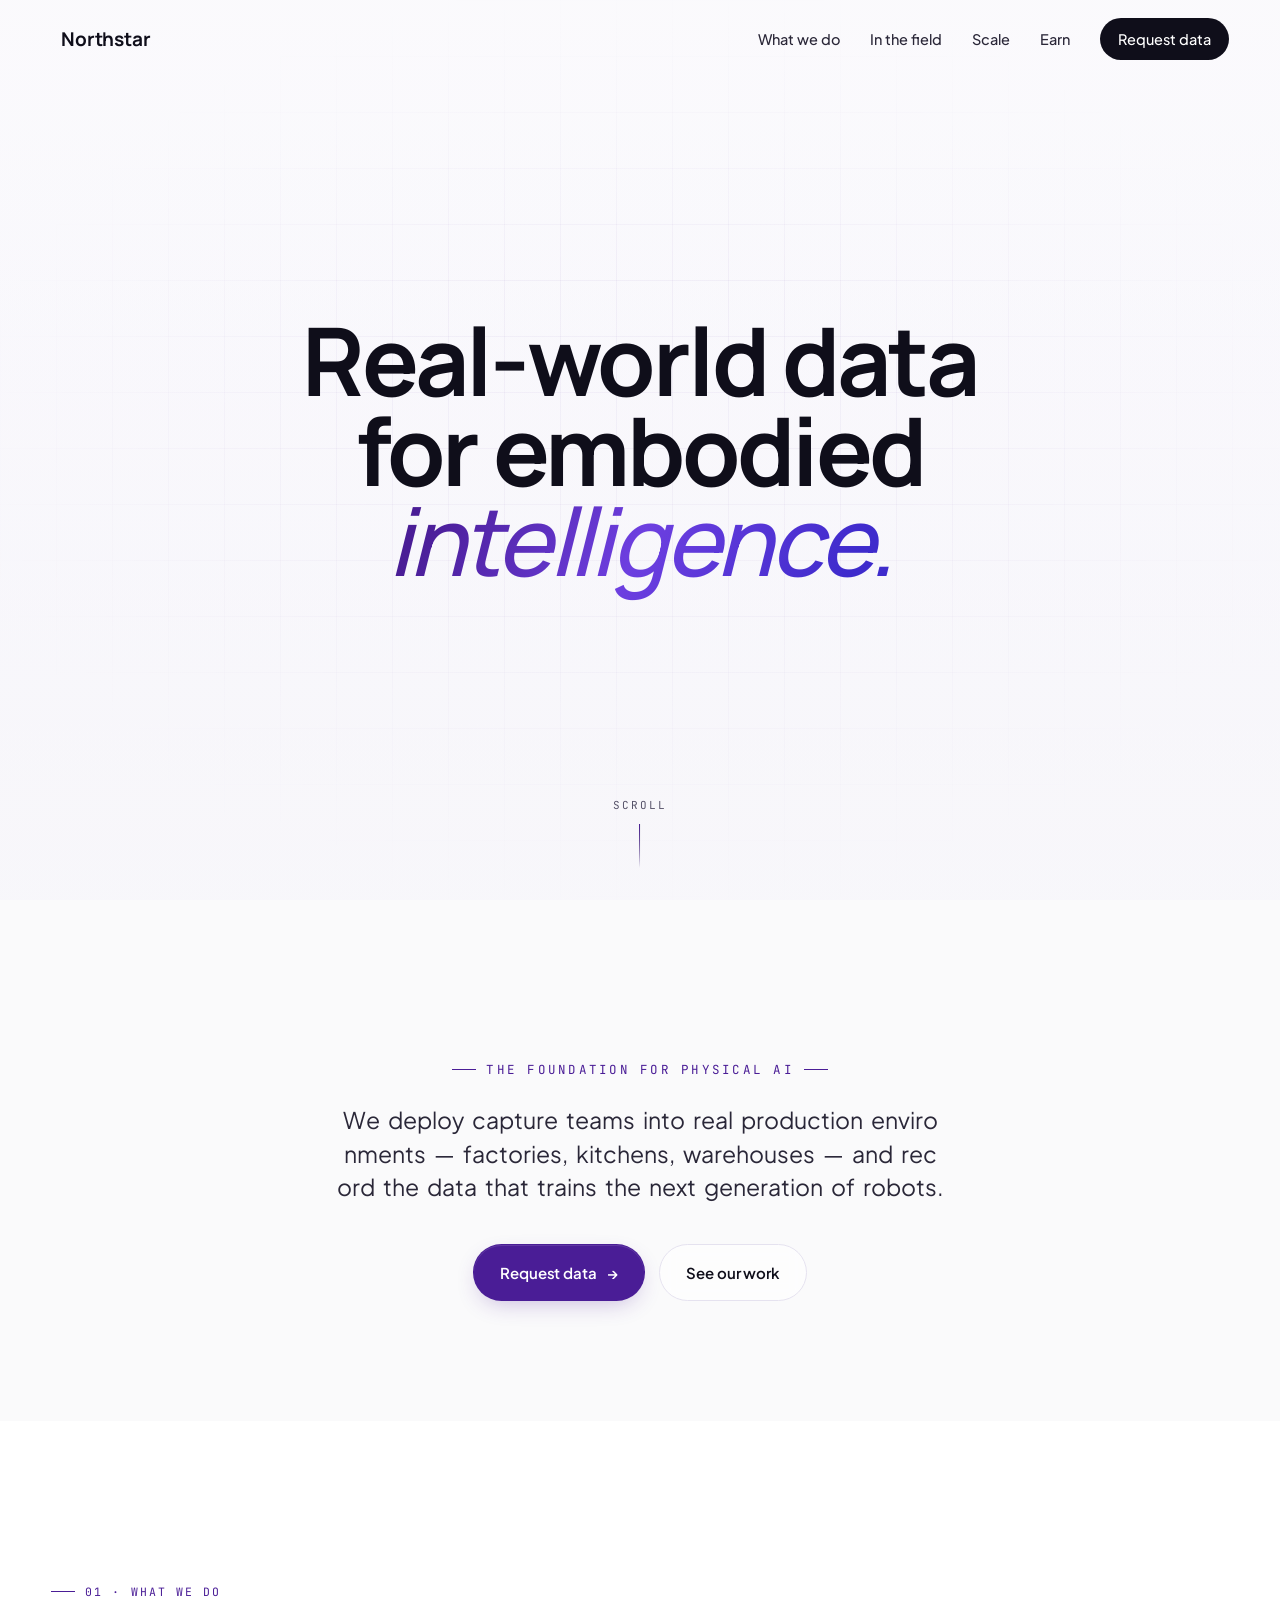
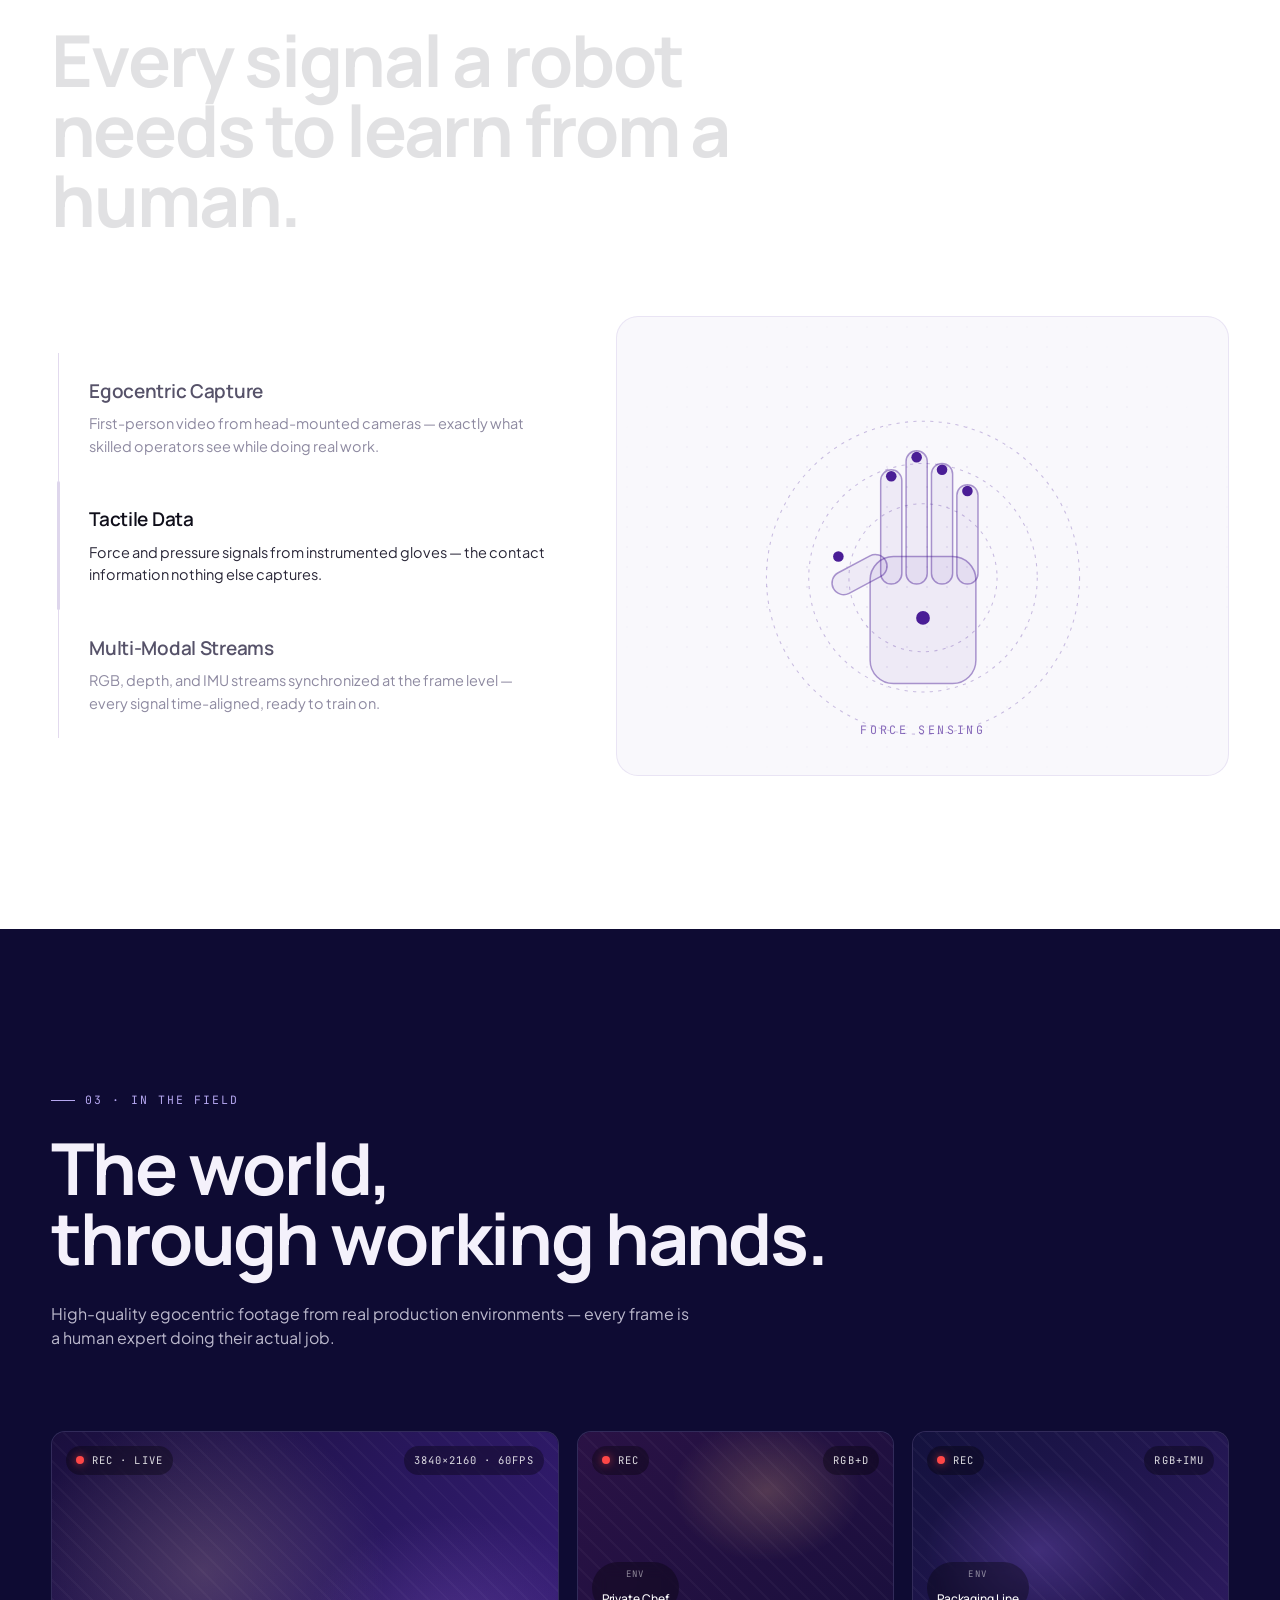
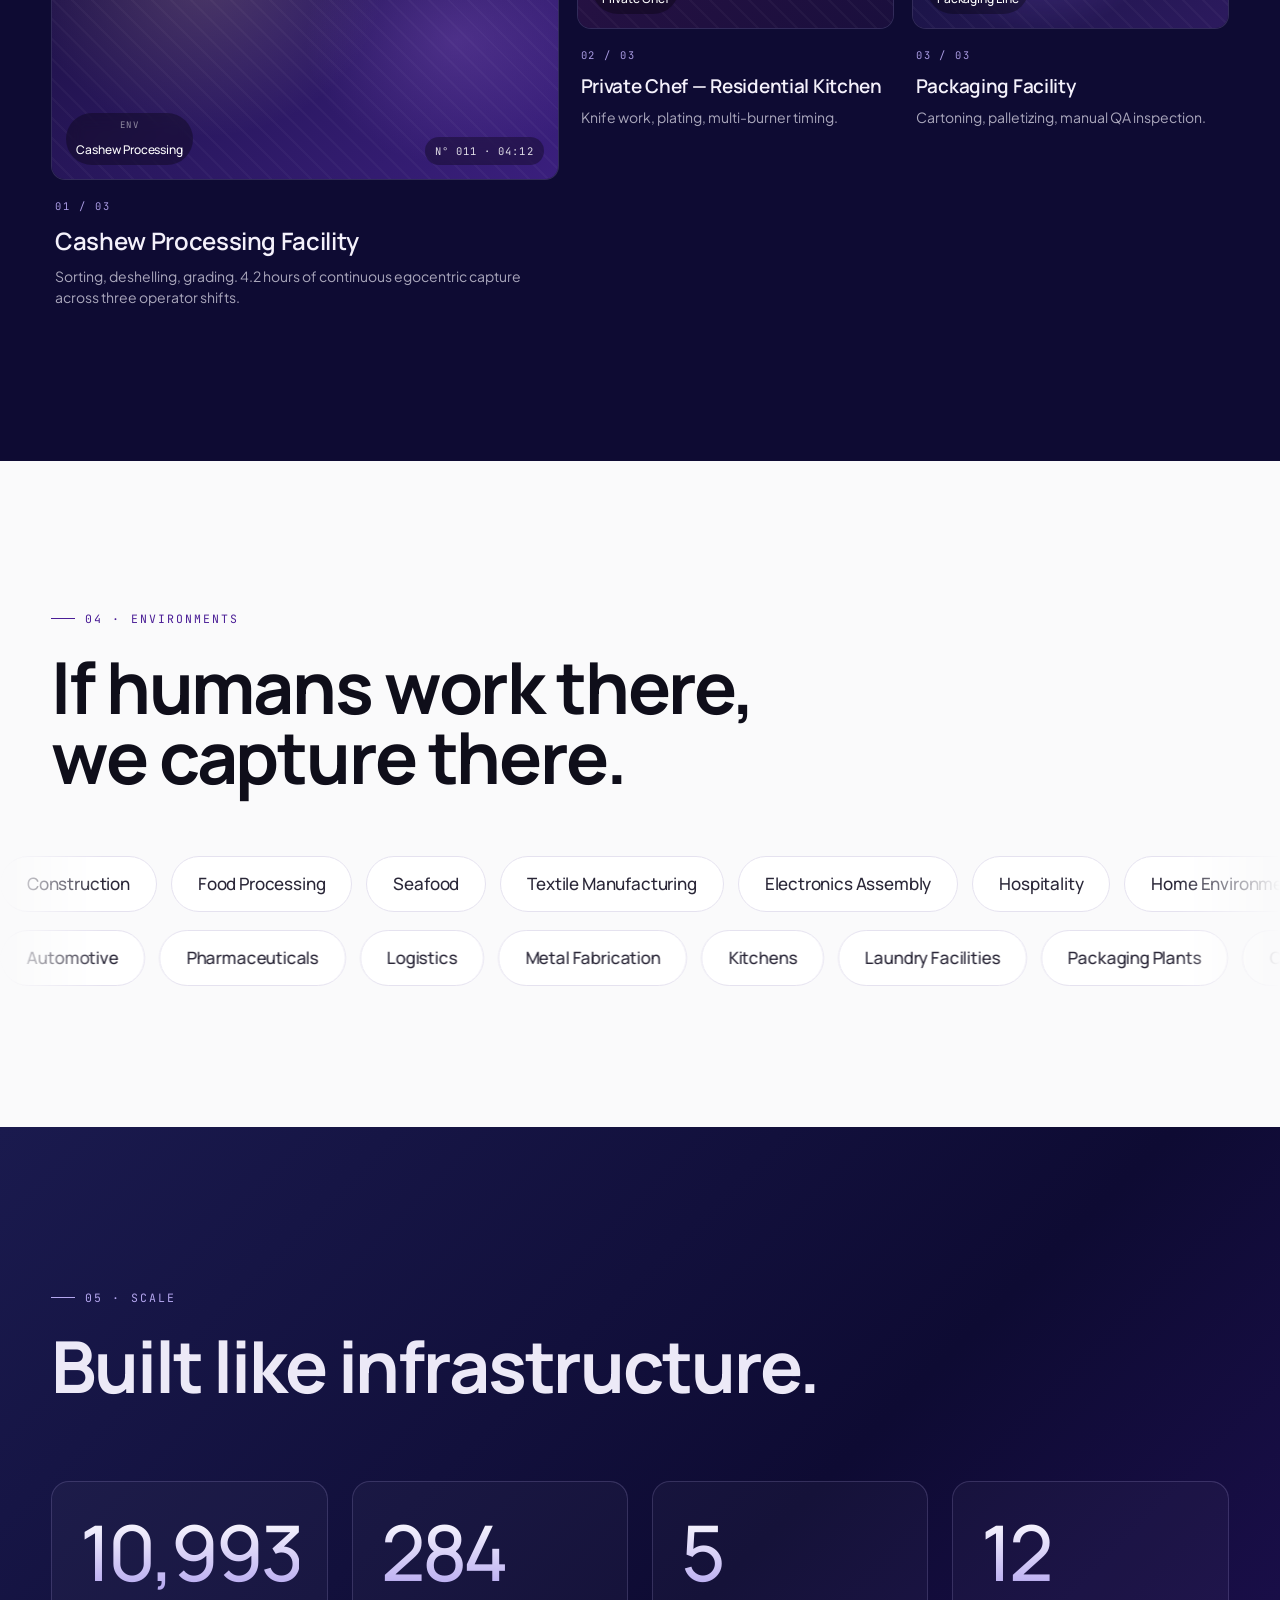
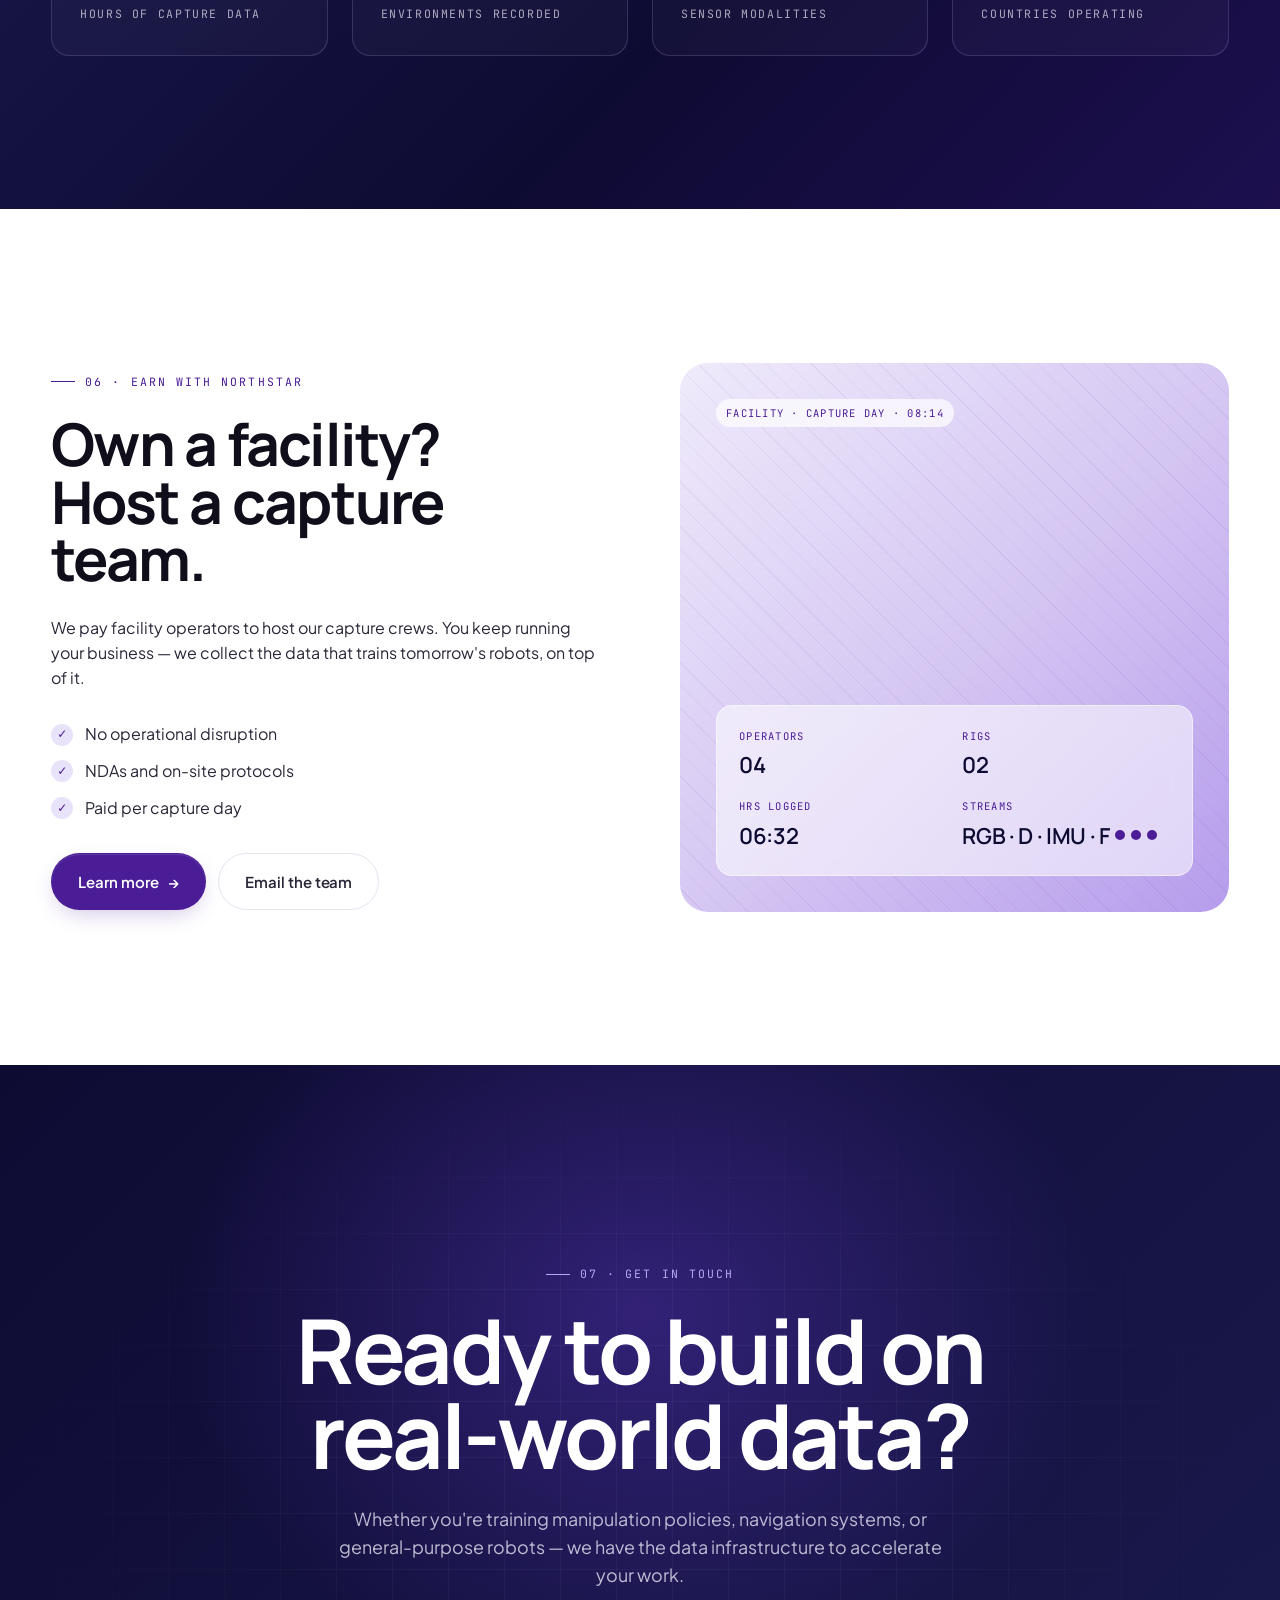
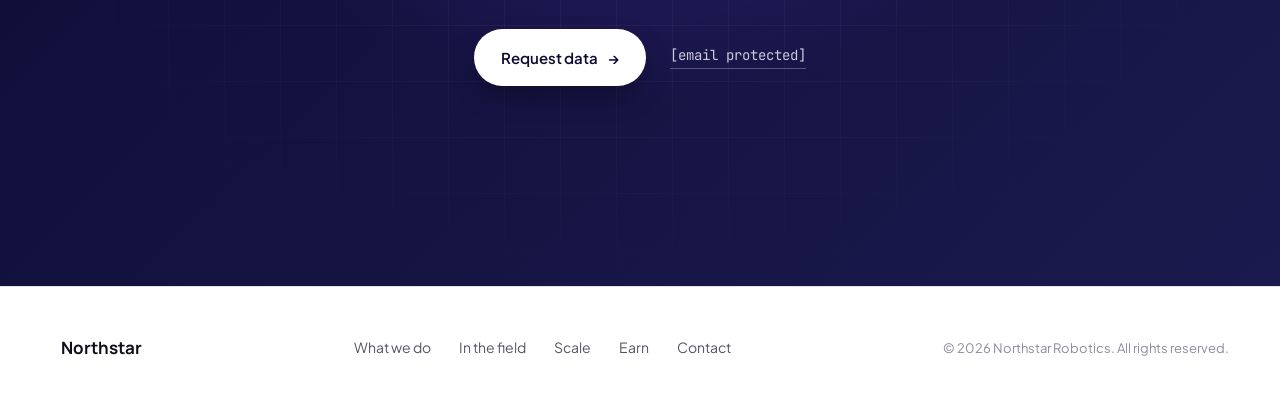
==== index.html @ 6b9a4020 "a" ====
<!DOCTYPE html>
<html lang="en">
<head>
  <meta charset="UTF-8" />
  <meta name="viewport" content="width=device-width, initial-scale=1.0" />
  <title>Northstar — The Foundation for Physical AI</title>
  <meta name="description" content="Northstar captures high-fidelity human demonstration data across real-world environments, powering the next generation of embodied intelligence." />
  <link rel="icon" type="image/png" href="assets/logo.png" />
  <link rel="preconnect" href="https://fonts.googleapis.com" />
  <link rel="preconnect" href="https://fonts.gstatic.com" crossorigin />
  <link href="https://fonts.googleapis.com/css2?family=Manrope:wght@400;500;600;700;800&family=Plus+Jakarta+Sans:wght@300;400;500;600;700&family=JetBrains+Mono:wght@400;500&display=swap" rel="stylesheet" />
  <link rel="stylesheet" href="styles.css" />
</head>
<body>

  <!-- ============ NAV ============ -->
  <nav class="nav" id="nav" aria-label="Primary">
    <div class="nav-inner">
      <a href="#top" class="nav-logo" aria-label="Northstar — home">
        <img src="assets/logo.png" alt="" class="nav-logo-img" />
        <span class="nav-logo-text">Northstar</span>
      </a>
      <button class="nav-toggle" id="nav-toggle" aria-label="Toggle menu" aria-expanded="false">
        <span></span><span></span><span></span>
      </button>
      <div class="nav-links" id="nav-links">
        <a href="#what">What we do</a>
        <a href="#field">In the field</a>
        <a href="#scale">Scale</a>
        <a href="#earn">Earn</a>
        <a href="#contact" class="nav-cta">Request data</a>
      </div>
    </div>
  </nav>

  <!-- ============ HERO ============ -->
  <header class="hero" id="top">
    <div class="hero-media" aria-hidden="true">
      <video class="hero-video" autoplay muted loop playsinline poster="" data-src="videos/hero.mp4"></video>
      <div class="hero-media-fallback">
        <div class="hero-grid"></div>
      </div>
      <div class="hero-veil"></div>
    </div>

    <div class="hero-inner">
      <h1 class="hero-title">
        Real-world data<br/>for embodied<br/><em>intelligence.</em>
      </h1>
    </div>

    <a class="hero-scroll" href="#hero-intro" aria-label="Scroll to next section">
      <span class="hero-scroll-label">Scroll</span>
      <span class="hero-scroll-line"></span>
    </a>
  </header>

  <!-- ============ HERO INTRO (reveals on scroll) ============ -->
  <section class="hero-intro" id="hero-intro">
    <div class="hero-intro-inner">
      <p class="hero-intro-eyebrow reveal">The Foundation for Physical AI</p>
      <p class="hero-intro-sub reveal scatter-text" data-delay="80">
        We deploy capture teams into real production environments — factories, kitchens, warehouses — and record the data that trains the next generation of robots.
      </p>
      <div class="hero-intro-cta reveal" data-delay="160">
        <a href="#contact" class="btn btn-primary">Request data <span aria-hidden="true">→</span></a>
        <a href="#field" class="btn btn-ghost">See our work</a>
      </div>
    </div>
  </section>

  <!-- ============ WHAT WE DO — PIPELINE ============ -->
  <section class="section section-light" id="what">
    <div class="section-inner">
      <div class="section-head">
        <span class="section-label reveal">01 · What we do</span>
        <h2 class="section-title word-reveal">
          Every signal a robot<br/>needs to learn from a human.
        </h2>
      </div>

      <div class="modex reveal">
        <ul class="modex-list" role="tablist" aria-label="Data modalities">
          <li class="modex-item is-active" data-target="egocentric" role="tab" tabindex="0" aria-selected="true">
            <span class="modex-bar" aria-hidden="true"><span class="modex-bar-fill"></span></span>
            <div class="modex-text">
              <h3 class="modex-title">Egocentric Capture</h3>
              <p class="modex-desc">First-person video from head-mounted cameras — exactly what skilled operators see while doing real work.</p>
            </div>
          </li>
          <li class="modex-item" data-target="tactile" role="tab" tabindex="0" aria-selected="false">
            <span class="modex-bar" aria-hidden="true"><span class="modex-bar-fill"></span></span>
            <div class="modex-text">
              <h3 class="modex-title">Tactile Data</h3>
              <p class="modex-desc">Force and pressure signals from instrumented gloves — the contact information nothing else captures.</p>
            </div>
          </li>
          <li class="modex-item" data-target="multimodal" role="tab" tabindex="0" aria-selected="false">
            <span class="modex-bar" aria-hidden="true"><span class="modex-bar-fill"></span></span>
            <div class="modex-text">
              <h3 class="modex-title">Multi-Modal Streams</h3>
              <p class="modex-desc">RGB, depth, and IMU streams synchronized at the frame level — every signal time-aligned, ready to train on.</p>
            </div>
          </li>
        </ul>

        <div class="modex-stage" aria-hidden="true">
          <div class="modex-stage-bg"></div>

          <div class="modex-visual is-active" data-id="egocentric">
            <svg class="modex-svg" viewBox="0 0 460 380" preserveAspectRatio="xMidYMid meet">
              <rect x="40" y="60" width="380" height="240" rx="10" fill="rgba(74,29,150,0.04)" stroke="rgba(74,29,150,0.35)" stroke-width="1.4"/>
              <g stroke="rgba(74,29,150,0.65)" stroke-width="2.2" fill="none" stroke-linecap="square">
                <path d="M52 80 L52 70 L60 70"/>
                <path d="M400 70 L408 70 L408 80"/>
                <path d="M408 280 L408 290 L400 290"/>
                <path d="M60 290 L52 290 L52 280"/>
              </g>
              <g stroke="rgba(74,29,150,0.4)" stroke-width="1" fill="none">
                <line x1="214" y1="180" x2="246" y2="180"/>
                <line x1="230" y1="164" x2="230" y2="196"/>
                <circle cx="230" cy="180" r="9"/>
              </g>
              <g class="modex-rec">
                <circle cx="68" cy="84" r="5.5" fill="#DD3333"/>
                <text x="80" y="89" font-family="JetBrains Mono, monospace" font-size="11" font-weight="500" fill="rgba(74,29,150,0.8)" letter-spacing="1.5">REC</text>
              </g>
              <text x="52" y="321" font-family="JetBrains Mono, monospace" font-size="11" fill="rgba(74,29,150,0.65)" letter-spacing="1.5">1920 × 1080</text>
              <text x="408" y="321" text-anchor="end" font-family="JetBrains Mono, monospace" font-size="11" fill="rgba(74,29,150,0.65)" letter-spacing="1.5">30 FPS</text>
              <g fill="rgba(74,29,150,0.07)" stroke="rgba(74,29,150,0.22)" stroke-width="1.2">
                <path d="M0 380 L0 355 Q60 325 140 340 Q180 348 200 380 Z"/>
                <path d="M460 380 L460 355 Q400 325 320 340 Q280 348 260 380 Z"/>
              </g>
            </svg>
          </div>

          <div class="modex-visual" data-id="tactile">
            <svg class="modex-svg" viewBox="0 0 360 380" preserveAspectRatio="xMidYMid meet">
              <g class="modex-rings" fill="none" stroke="rgba(74,29,150,0.28)" stroke-width="1" stroke-dasharray="3 5">
                <circle cx="180" cy="220" r="70"/>
                <circle cx="180" cy="220" r="108"/>
                <circle cx="180" cy="220" r="148"/>
              </g>
              <g fill="rgba(74,29,150,0.06)" stroke="rgba(74,29,150,0.45)" stroke-width="1.4" stroke-linejoin="round">
                <rect x="130" y="200" width="100" height="120" rx="22"/>
                <rect x="140" y="118" width="20" height="108" rx="10"/>
                <rect x="164" y="100" width="20" height="126" rx="10"/>
                <rect x="188" y="112" width="20" height="114" rx="10"/>
                <rect x="212" y="132" width="20" height="94" rx="10"/>
                <rect x="92" y="206" width="56" height="22" rx="11" transform="rotate(-28 120 217)"/>
              </g>
              <g class="modex-dots">
                <circle class="modex-dot" cx="150" cy="124" r="5"/>
                <circle class="modex-dot" cx="174" cy="106" r="5" style="animation-delay:-0.4s"/>
                <circle class="modex-dot" cx="198" cy="118" r="5" style="animation-delay:-0.8s"/>
                <circle class="modex-dot" cx="222" cy="138" r="5" style="animation-delay:-1.2s"/>
                <circle class="modex-dot" cx="100" cy="200" r="5" style="animation-delay:-1.6s"/>
                <circle class="modex-dot" cx="180" cy="258" r="6.5" style="animation-delay:-2.0s"/>
              </g>
              <text x="180" y="368" text-anchor="middle" font-family="JetBrains Mono, monospace" font-size="11" fill="rgba(74,29,150,0.65)" letter-spacing="2.5">FORCE SENSING</text>
            </svg>
          </div>

          <div class="modex-visual" data-id="multimodal">
            <svg class="modex-svg" viewBox="0 0 460 320" preserveAspectRatio="xMidYMid meet">
              <defs>
                <linearGradient id="modexRGB" x1="0" x2="1" y1="0" y2="0">
                  <stop offset="0%" stop-color="rgba(74,29,150,0.72)"/>
                  <stop offset="100%" stop-color="rgba(109,63,224,0.42)"/>
                </linearGradient>
                <linearGradient id="modexDepth" x1="0" x2="1" y1="0" y2="0">
                  <stop offset="0%" stop-color="rgba(74,29,150,0.55)"/>
                  <stop offset="100%" stop-color="rgba(109,63,224,0.3)"/>
                </linearGradient>
              </defs>
              <line x1="60" y1="50" x2="60" y2="270" stroke="rgba(74,29,150,0.35)" stroke-width="1" stroke-dasharray="2 4"/>
              <circle cx="60" cy="79" r="3.5" fill="rgba(74,29,150,0.7)"/>
              <circle cx="60" cy="159" r="3.5" fill="rgba(74,29,150,0.7)"/>
              <circle cx="60" cy="239" r="3.5" fill="rgba(74,29,150,0.7)"/>

              <text x="80" y="60" font-family="JetBrains Mono, monospace" font-size="11" fill="rgba(74,29,150,0.78)" letter-spacing="2">RGB</text>
              <rect x="80" y="68" width="340" height="22" rx="11" fill="rgba(74,29,150,0.06)" stroke="rgba(74,29,150,0.2)" stroke-width="1"/>
              <rect x="80" y="68" width="318" height="22" rx="11" fill="url(#modexRGB)"/>

              <text x="80" y="140" font-family="JetBrains Mono, monospace" font-size="11" fill="rgba(74,29,150,0.78)" letter-spacing="2">DEPTH</text>
              <rect x="80" y="148" width="340" height="22" rx="11" fill="rgba(74,29,150,0.06)" stroke="rgba(74,29,150,0.2)" stroke-width="1"/>
              <rect x="80" y="148" width="216" height="22" rx="11" fill="url(#modexDepth)"/>

              <text x="80" y="220" font-family="JetBrains Mono, monospace" font-size="11" fill="rgba(74,29,150,0.78)" letter-spacing="2">IMU</text>
              <rect x="80" y="228" width="340" height="22" rx="11" fill="rgba(74,29,150,0.06)" stroke="rgba(74,29,150,0.2)" stroke-width="1"/>
              <polyline points="92,240 110,235 128,244 146,236 164,242 182,233 200,245 218,238 236,234 254,244 272,238 290,242 308,234 326,245 344,238 362,242 380,235 398,240 412,238" fill="none" stroke="rgba(74,29,150,0.78)" stroke-width="1.4" stroke-linejoin="round" stroke-linecap="round"/>

              <text x="230" y="300" text-anchor="middle" font-family="JetBrains Mono, monospace" font-size="11" fill="rgba(74,29,150,0.65)" letter-spacing="2.5">SYNCHRONIZED STREAMS</text>
            </svg>
          </div>
        </div>
      </div>
    </div>
  </section>

  <!-- ============ VIDEO SHOWCASE ============ -->
  <section class="section section-dark" id="field">
    <div class="section-inner">
      <div class="section-head section-head-dark">
        <span class="section-label reveal">03 · In the field</span>
        <h2 class="section-title reveal">
          The world,<br/>through working hands.
        </h2>
        <p class="section-desc reveal">
          High-quality egocentric footage from real production environments — every frame is a human expert doing their actual job.
        </p>
      </div>

      <div class="reels">
        <article class="reel reel-featured reveal">
          <div class="reel-frame">
            <video autoplay muted loop playsinline class="reel-video" poster="" data-src="videos/REC_112046_100_00 2 (2).mp4"></video>
            <div class="reel-fallback reel-fallback-1" aria-hidden="true"></div>
            <div class="reel-hud">
              <div class="reel-hud-tl">
                <span class="reel-dot"></span><span>REC · LIVE</span>
              </div>
              <div class="reel-hud-tr">3840×2160 · 60fps</div>
              <div class="reel-hud-bl">
                <span class="reel-meta-label">ENV</span>
                <span class="reel-meta-value">Cashew Processing</span>
              </div>
              <div class="reel-hud-br">N°&nbsp;011 · 04:12</div>
            </div>
          </div>
          <div class="reel-caption">
            <span class="reel-num">01 / 03</span>
            <h3>Cashew Processing Facility</h3>
            <p>Sorting, deshelling, grading. 4.2 hours of continuous egocentric capture across three operator shifts.</p>
          </div>
        </article>

        <article class="reel reveal" data-delay="120">
          <div class="reel-frame">
            <video autoplay muted loop playsinline class="reel-video" poster="" data-src="videos/sampledata1.mp4"></video>
            <div class="reel-fallback reel-fallback-2" aria-hidden="true"></div>
            <div class="reel-hud">
              <div class="reel-hud-tl"><span class="reel-dot"></span><span>REC</span></div>
              <div class="reel-hud-tr">RGB+D</div>
              <div class="reel-hud-bl">
                <span class="reel-meta-label">ENV</span>
                <span class="reel-meta-value">Private Chef</span>
              </div>
            </div>
          </div>
          <div class="reel-caption">
            <span class="reel-num">02 / 03</span>
            <h3>Private Chef — Residential Kitchen</h3>
            <p>Knife work, plating, multi-burner timing.</p>
          </div>
        </article>

        <article class="reel reveal" data-delay="200">
          <div class="reel-frame">
            <video autoplay muted loop playsinline class="reel-video" poster="" data-src="videos/sample3.mp4"></video>
            <div class="reel-fallback reel-fallback-3" aria-hidden="true"></div>
            <div class="reel-hud">
              <div class="reel-hud-tl"><span class="reel-dot"></span><span>REC</span></div>
              <div class="reel-hud-tr">RGB+IMU</div>
              <div class="reel-hud-bl">
                <span class="reel-meta-label">ENV</span>
                <span class="reel-meta-value">Packaging Line</span>
              </div>
            </div>
          </div>
          <div class="reel-caption">
            <span class="reel-num">03 / 03</span>
            <h3>Packaging Facility</h3>
            <p>Cartoning, palletizing, manual QA inspection.</p>
          </div>
        </article>
      </div>
    </div>
  </section>

  <!-- ============ ENVIRONMENTS MARQUEE ============ -->
  <section class="env-section" id="environments">
    <div class="section-inner env-head reveal">
      <span class="section-label">04 · Environments</span>
      <h2 class="section-title">If humans work there,<br/>we capture there.</h2>
    </div>
    <div class="marquee-wrap">
      <div class="marquee marquee-left">
        <div class="marquee-track" id="mq-track-1">
          <span class="mq-tag">Construction</span>
          <span class="mq-tag">Food Processing</span>
          <span class="mq-tag">Seafood</span>
          <span class="mq-tag">Textile Manufacturing</span>
          <span class="mq-tag">Electronics Assembly</span>
          <span class="mq-tag">Hospitality</span>
          <span class="mq-tag">Home Environments</span>
          <span class="mq-tag">Commercial Offices</span>
          <span class="mq-tag">Retail &amp; Malls</span>
          <span class="mq-tag">Warehousing</span>
          <span class="mq-tag">Agriculture</span>
          <span class="mq-tag">Healthcare</span>
        </div>
      </div>
      <div class="marquee marquee-right">
        <div class="marquee-track" id="mq-track-2">
          <span class="mq-tag">Automotive</span>
          <span class="mq-tag">Pharmaceuticals</span>
          <span class="mq-tag">Logistics</span>
          <span class="mq-tag">Metal Fabrication</span>
          <span class="mq-tag">Kitchens</span>
          <span class="mq-tag">Laundry Facilities</span>
          <span class="mq-tag">Packaging Plants</span>
          <span class="mq-tag">Clean Rooms</span>
          <span class="mq-tag">Assembly Lines</span>
          <span class="mq-tag">Grocery &amp; Food Service</span>
          <span class="mq-tag">Labs</span>
          <span class="mq-tag">&amp;&nbsp;more</span>
        </div>
      </div>
    </div>
  </section>

  <!-- ============ SCALE / STATS ============ -->
  <section class="section section-deep" id="scale">
    <div class="section-inner">
      <div class="section-head section-head-dark">
        <span class="section-label reveal">05 · Scale</span>
        <h2 class="section-title reveal">Built like infrastructure.</h2>
      </div>

      <div class="stats">
        <div class="stat reveal">
          <div class="stat-num"><span class="counter" data-to="12400" data-suffix="+">0</span></div>
          <div class="stat-label">Hours of capture data</div>
        </div>
        <div class="stat reveal" data-delay="80">
          <div class="stat-num"><span class="counter" data-to="320" data-suffix="+">0</span></div>
          <div class="stat-label">Environments recorded</div>
        </div>
        <div class="stat reveal" data-delay="160">
          <div class="stat-num"><span class="counter" data-to="6">0</span></div>
          <div class="stat-label">Sensor modalities</div>
        </div>
        <div class="stat reveal" data-delay="240">
          <div class="stat-num"><span class="counter" data-to="14" data-suffix="+">0</span></div>
          <div class="stat-label">Countries operating</div>
        </div>
      </div>
    </div>
  </section>

  <!-- ============ EARN WITH NORTHSTAR ============ -->
  <section class="section section-light" id="earn">
    <div class="section-inner">
      <div class="earn-split">
        <div class="earn-copy reveal">
          <span class="section-label">06 · Earn with Northstar</span>
          <h2 class="section-title">Own a facility?<br/>Host a capture team.</h2>
          <p class="section-desc">
            We pay facility operators to host our capture crews. You keep running your business — we collect the data that trains tomorrow's robots, on top of it.
          </p>
          <ul class="earn-list">
            <li><span class="earn-tick">✓</span> No operational disruption</li>
            <li><span class="earn-tick">✓</span> NDAs and on-site protocols</li>
            <li><span class="earn-tick">✓</span> Paid per capture day</li>
          </ul>
          <div class="earn-cta">
            <a href="earn/" class="btn btn-primary">Learn more <span aria-hidden="true">→</span></a>
            <a href="/cdn-cgi/l/email-protection#086b67667c696b7c4866677a7c607b7c697a7a676a677c616b7b266961377b7d6a626d6b7c3540677b7c61666f2d3a38692d3a386b69787c7d7a6d2d3a387c6d6965" class="btn btn-ghost btn-ghost-light">Email the team</a>
          </div>
        </div>
        <div class="earn-visual reveal" data-delay="120" aria-hidden="true">
          <div class="earn-card">
            <div class="earn-card-stripes"></div>
            <div class="earn-card-tag">FACILITY · CAPTURE&nbsp;DAY · 08:14</div>
            <div class="earn-card-meta">
              <div><span>OPERATORS</span><b>04</b></div>
              <div><span>RIGS</span><b>02</b></div>
              <div><span>HRS LOGGED</span><b>06:32</b></div>
              <div><span>STREAMS</span><b>RGB · D · IMU · F</b></div>
            </div>
            <div class="earn-card-pulse"><span></span><span></span><span></span></div>
          </div>
        </div>
      </div>
    </div>
  </section>

  <!-- ============ CTA ============ -->
  <section class="section section-cta" id="contact">
    <div class="section-inner cta-inner">
      <span class="section-label section-label-dark reveal">07 · Get in touch</span>
      <h2 class="cta-title reveal">
        Ready to build on<br/>real-world data?
      </h2>
      <p class="cta-sub reveal">
        Whether you're training manipulation policies, navigation systems, or general-purpose robots — we have the data infrastructure to accelerate your work.
      </p>
      <div class="cta-actions reveal">
        <a href="/cdn-cgi/l/email-protection#1f7c70716b7e7c6b5f71706d6b776c6b7e6d6d707d706b767c6c317e76" class="btn btn-on-dark">Request data <span aria-hidden="true">→</span></a>
        <a href="/cdn-cgi/l/email-protection#680b07061c090b1c2806071a1c001b1c091a1a070a071c010b1b460901" class="cta-email"><span class="__cf_email__" data-cfemail="55363a3b21343621153b3a27213d26213427273a373a213c36267b343c">[email&#160;protected]</span></a>
      </div>
    </div>
  </section>

  <!-- ============ FOOTER ============ -->
  <footer class="footer">
    <div class="footer-inner">
      <div class="footer-brand">
        <img src="assets/logo.png" alt="" class="footer-logo" />
        <span class="footer-name">Northstar</span>
      </div>
      <nav class="footer-links" aria-label="Footer">
        <a href="#what">What we do</a>
        <a href="#field">In the field</a>
        <a href="#scale">Scale</a>
        <a href="#earn">Earn</a>
        <a href="/cdn-cgi/l/email-protection#02616d6c76636176426c6d70766a71766370706d606d766b61712c636b">Contact</a>
      </nav>
      <p class="footer-copy">© 2026 Northstar Robotics. All rights reserved.</p>
    </div>
  </footer>

  <!-- Tweaks state (lives between markers so host can persist changes) -->
  <script data-cfasync="false" src="/cdn-cgi/scripts/5c5dd728/cloudflare-static/email-decode.min.js"></script><script>
    window.__NORTHSTAR_TWEAKS = /*EDITMODE-BEGIN*/{
      "accent": "#4A1D96",
      "displayFont": "Manrope",
      "darkSectionTone": "Deep Purple"
    }/*EDITMODE-END*/;
  </script>
  <script src="main.js"></script>
</body>
</html>
---- styles.css ----
/* ============================================================
   NORTHSTAR — global styles
   Light theme · deep purple · cinematic
   ============================================================ */

:root {
  /* color */
  --accent: #4A1D96;
  --accent-2: #1A1A4E;
  --accent-deep: #0E0B33;
  --accent-soft: #E9E2FB;
  --accent-glow: rgba(106, 60, 200, 0.32);
  --violet: #6D3FE0;
  --indigo: #3E2BCC;
  --ink: #0F0E1A;
  --ink-2: #2A2738;
  --ink-3: #565269;
  --ink-4: #8E8AA1;
  --line: #E5E2EF;
  --line-2: #EFECF6;
  --bg: #FAFAFB;
  --bg-tint: #F4F2FA;
  --white: #FFFFFF;

  /* type */
  --font-display: "Manrope", "Plus Jakarta Sans", system-ui, sans-serif;
  --font-body: "Plus Jakarta Sans", system-ui, sans-serif;
  --font-mono: "JetBrains Mono", ui-monospace, monospace;

  /* layout */
  --max: 1320px;
  --pad-x: clamp(20px, 4vw, 56px);

  /* motion */
  --ease-out: cubic-bezier(0.2, 0.7, 0.2, 1);
  --ease-snap: cubic-bezier(0.16, 1, 0.3, 1);
}

* { box-sizing: border-box; }
html { scroll-behavior: smooth; }
html, body { margin: 0; padding: 0; }
body {
  font-family: var(--font-body);
  font-size: 16px;
  line-height: 1.55;
  color: var(--ink);
  background: var(--bg);
  -webkit-font-smoothing: antialiased;
  -moz-osx-font-smoothing: grayscale;
  text-rendering: optimizeLegibility;
  overflow-x: hidden;
}
img, video, svg { display: block; max-width: 100%; }
a { color: inherit; text-decoration: none; }
button { font-family: inherit; }

::selection { background: var(--accent); color: #fff; }

/* ============ Reveal animation ============ */
.reveal {
  opacity: 0;
  transform: translateY(28px);
  transition: opacity 0.9s var(--ease-out), transform 0.9s var(--ease-out);
  transition-delay: calc(var(--delay, 0) * 1ms);
}
.reveal.in {
  opacity: 1;
  transform: translateY(0);
}

/* ============ NAV ============ */
.nav {
  position: fixed;
  inset: 0 0 auto 0;
  z-index: 100;
  padding: 18px 0;
  transition: background 0.35s var(--ease-out), backdrop-filter 0.35s var(--ease-out),
              border-color 0.35s var(--ease-out), padding 0.25s var(--ease-out);
  border-bottom: 1px solid transparent;
}
.nav.is-scrolled {
  background: rgba(250, 250, 251, 0.78);
  backdrop-filter: saturate(160%) blur(14px);
  -webkit-backdrop-filter: saturate(160%) blur(14px);
  border-bottom-color: var(--line-2);
  padding: 12px 0;
}
.nav-inner {
  max-width: var(--max);
  margin: 0 auto;
  padding: 0 var(--pad-x);
  display: flex;
  align-items: center;
  justify-content: space-between;
  gap: 24px;
}
.nav-logo {
  display: flex;
  align-items: center;
  gap: 10px;
  font-family: var(--font-display);
  font-weight: 700;
  font-size: 19px;
  letter-spacing: -0.01em;
  color: var(--ink);
}
.nav-logo-img {
  height: 28px;
  width: auto;
}
.nav-logo-text { color: var(--ink); }
.nav-links {
  display: flex;
  align-items: center;
  gap: 30px;
}
.nav-links a {
  font-size: 14.5px;
  font-weight: 500;
  color: var(--ink-2);
  position: relative;
  padding: 6px 0;
}
.nav-links a:hover { color: var(--accent); }
.nav-links a.nav-cta {
  background: var(--ink);
  color: #fff;
  padding: 10px 18px;
  border-radius: 999px;
  transition: background 0.25s var(--ease-out), transform 0.25s var(--ease-out);
}
.nav-links a.nav-cta:hover {
  background: var(--accent);
  color: #fff;
  transform: translateY(-1px);
}
.nav-toggle {
  display: none;
  background: none;
  border: 0;
  cursor: pointer;
  width: 36px; height: 36px;
  flex-direction: column;
  justify-content: center;
  gap: 5px;
  padding: 0;
}
.nav-toggle span {
  display: block;
  width: 22px; height: 2px;
  background: var(--ink);
  margin: 0 auto;
  transition: transform 0.25s var(--ease-out), opacity 0.2s;
}

/* ============ HERO ============ */
.hero {
  position: relative;
  min-height: 100vh;
  display: flex;
  align-items: center;
  justify-content: center;
  text-align: center;
  padding: 120px var(--pad-x);
  overflow: hidden;
  isolation: isolate;
}

.hero-media {
  position: absolute;
  inset: 0;
  z-index: -1;
  overflow: hidden;
}
.hero-video {
  position: absolute;
  inset: 0;
  width: 100%; height: 100%;
  object-fit: cover;
  opacity: 0;
  transition: opacity 0.6s ease;
}
.hero-video[data-loaded="true"] { opacity: 1; }
.hero-media-fallback {
  position: absolute; inset: 0;
  background: linear-gradient(180deg, #FBFAFE 0%, #F4F2FA 100%);
}
.hero-grid {
  position: absolute; inset: 0;
  background-image:
    linear-gradient(rgba(74,29,150,0.06) 1px, transparent 1px),
    linear-gradient(90deg, rgba(74,29,150,0.06) 1px, transparent 1px);
  background-size: 56px 56px;
  mask-image: radial-gradient(ellipse at center, #000 30%, transparent 75%);
  -webkit-mask-image: radial-gradient(ellipse at center, #000 30%, transparent 75%);
}
.hero-blob {
  position: absolute;
  border-radius: 50%;
  filter: blur(70px);
  opacity: 0.55;
  animation: drift 18s ease-in-out infinite;
}
.hero-blob-1 {
  width: 480px; height: 480px;
  left: -120px; top: 10%;
  background: radial-gradient(circle, var(--violet), transparent 70%);
}
.hero-blob-2 {
  width: 520px; height: 520px;
  right: -80px; top: 20%;
  background: radial-gradient(circle, var(--indigo), transparent 70%);
  animation-delay: -6s;
}
.hero-blob-3 {
  width: 380px; height: 380px;
  right: 30%; bottom: -100px;
  background: radial-gradient(circle, var(--accent), transparent 70%);
  animation-delay: -12s;
  opacity: 0.32;
}
@keyframes drift {
  0%, 100% { transform: translate(0,0) scale(1); }
  33%      { transform: translate(40px,-30px) scale(1.08); }
  66%      { transform: translate(-30px,20px) scale(0.95); }
}
.hero-veil {
  position: absolute; inset: 0;
  background:
    linear-gradient(180deg, rgba(250,250,251,0.5) 0%, rgba(250,250,251,0.25) 30%, rgba(250,250,251,0.6) 100%);
}

.hero-hud {
  position: absolute;
  inset: auto var(--pad-x) 32px var(--pad-x);
  display: flex;
  justify-content: space-between;
  align-items: flex-end;
  font-family: var(--font-mono);
  font-size: 11.5px;
  letter-spacing: 0.04em;
  color: var(--ink-3);
  pointer-events: none;
}
.hud-row { display: flex; align-items: center; gap: 10px; }
.hud-dot {
  width: 8px; height: 8px; border-radius: 50%;
  background: #DD3333;
  box-shadow: 0 0 12px rgba(221,51,51,0.7);
  animation: blink 1.4s infinite;
}
@keyframes blink {
  0%, 60% { opacity: 1; }
  70%, 100% { opacity: 0.25; }
}
.hud-text { text-transform: uppercase; }
.hud-tick { opacity: 0.7; }

.hero-inner {
  max-width: var(--max);
  margin: 0 auto;
  width: 100%;
  position: relative;
  display: flex;
  flex-direction: column;
  align-items: center;
}
.hero-title {
  font-family: var(--font-display);
  font-weight: 700;
  font-size: clamp(40px, 7.4vw, 112px);
  line-height: 0.95;
  letter-spacing: -0.035em;
  margin: 0;
  color: var(--ink);
  text-wrap: balance;
}
.hero-title em {
  font-style: italic;
  font-weight: 500;
  background: linear-gradient(115deg, var(--accent) 10%, var(--violet) 50%, var(--indigo) 90%);
  -webkit-background-clip: text;
  background-clip: text;
  color: transparent;
}

/* ============ HERO INTRO (reveal section) ============ */
.hero-intro {
  padding: clamp(80px, 14vw, 160px) var(--pad-x) clamp(60px, 10vw, 120px);
  background: var(--bg);
}
.hero-intro-inner {
  max-width: 760px;
  margin: 0 auto;
  text-align: center;
  display: flex;
  flex-direction: column;
  align-items: center;
}
.hero-intro-eyebrow {
  font-family: var(--font-mono);
  font-size: 12.5px;
  letter-spacing: 0.18em;
  text-transform: uppercase;
  color: var(--accent);
  margin: 0 0 24px;
  display: inline-flex;
  align-items: center;
  gap: 10px;
}
.hero-intro-eyebrow::before,
.hero-intro-eyebrow::after {
  content: "";
  width: 24px; height: 1px;
  background: var(--accent);
}
.hero-intro-sub {
  font-size: clamp(18px, 1.8vw, 26px);
  line-height: 1.45;
  color: var(--ink-2);
  margin: 0 0 40px;
  text-wrap: balance;
}
.scatter-text {
  perspective: 600px;
  text-wrap: balance;
}
.scatter-text .ch {
  display: inline-block;
  will-change: transform, opacity;
  transform: translate3d(var(--tx, 0), 0, 0) rotateX(var(--rx, 0));
  opacity: var(--op, 0.15);
  transform-origin: 50% 50%;
}
/* override the .reveal up-fade for scatter (it manages opacity itself) */
.scatter-text.reveal { opacity: 1; transform: none; transition: none; }

/* Word-by-word scroll opacity reveal */
.word-reveal { text-wrap: balance; }
.word-reveal .word {
  display: inline-block;
  position: relative;
  opacity: var(--op, 0.12);
  will-change: opacity;
}
.hero-intro-cta {
  display: flex;
  flex-wrap: wrap;
  gap: 14px;
  justify-content: center;
}

/* buttons */
.btn {
  display: inline-flex;
  align-items: center;
  gap: 10px;
  padding: 16px 26px;
  border-radius: 999px;
  font-size: 15px;
  font-weight: 600;
  letter-spacing: -0.005em;
  transition: transform 0.25s var(--ease-out), background 0.25s var(--ease-out),
              box-shadow 0.3s var(--ease-out), color 0.25s var(--ease-out);
  border: 1px solid transparent;
  cursor: pointer;
}
.btn-primary {
  background: var(--accent);
  color: #fff;
  box-shadow: 0 8px 24px -8px var(--accent-glow), inset 0 1px 0 rgba(255,255,255,0.12);
}
.btn-primary:hover {
  background: var(--violet);
  transform: translateY(-2px);
  box-shadow: 0 16px 40px -8px var(--accent-glow);
}
.btn-ghost {
  background: rgba(255,255,255,0.6);
  color: var(--ink);
  border-color: var(--line);
  backdrop-filter: blur(8px);
}
.btn-ghost:hover {
  border-color: var(--accent);
  color: var(--accent);
  transform: translateY(-2px);
}
.btn-on-dark {
  background: #fff;
  color: var(--accent-deep);
  box-shadow: 0 12px 30px -8px rgba(0,0,0,0.4);
}
.btn-on-dark:hover {
  background: var(--accent-soft);
  color: var(--accent);
  transform: translateY(-2px);
}
.btn-ghost-light {
  background: transparent;
  border-color: var(--line);
  color: var(--ink-2);
}
.btn-lg { padding: 20px 32px; font-size: 16.5px; }

.hero-scroll {
  position: absolute;
  bottom: 32px;
  left: 50%;
  transform: translateX(-50%);
  display: flex;
  flex-direction: column;
  align-items: center;
  gap: 10px;
  font-family: var(--font-mono);
  font-size: 11px;
  letter-spacing: 0.18em;
  text-transform: uppercase;
  color: var(--ink-3);
}
.hero-scroll-line {
  width: 1px; height: 44px;
  background: linear-gradient(180deg, var(--ink-3), transparent);
  position: relative;
  overflow: hidden;
}
.hero-scroll-line::after {
  content: "";
  position: absolute;
  inset: 0;
  background: linear-gradient(180deg, var(--accent), transparent);
  animation: scrollPulse 1.8s var(--ease-out) infinite;
}
@keyframes scrollPulse {
  0% { transform: translateY(-100%); }
  100% { transform: translateY(100%); }
}

/* ============ TRUST STRIP ============ */
.trust {
  background: var(--white);
  border-top: 1px solid var(--line);
  border-bottom: 1px solid var(--line);
  padding: 28px var(--pad-x);
}
.trust-inner {
  max-width: var(--max);
  margin: 0 auto;
  display: flex;
  align-items: center;
  gap: 48px;
  flex-wrap: wrap;
}
.trust-label {
  font-family: var(--font-mono);
  font-size: 11.5px;
  letter-spacing: 0.16em;
  text-transform: uppercase;
  color: var(--ink-4);
  margin: 0;
  flex-shrink: 0;
}
.trust-logos {
  display: flex;
  gap: 44px;
  flex-wrap: wrap;
  flex: 1;
  justify-content: space-around;
}
.trust-logo {
  font-family: var(--font-display);
  font-weight: 600;
  letter-spacing: 0.06em;
  font-size: 16px;
  color: var(--ink-3);
  opacity: 0.85;
}

/* ============ SECTION shell ============ */
.section {
  padding: clamp(80px, 12vw, 160px) var(--pad-x);
  position: relative;
}
.section-light { background: var(--white); }
.section-tint  { background: var(--bg-tint); }
.section-dark  {
  background: var(--accent-deep);
  color: #ECE9F7;
}
.section-deep {
  background: linear-gradient(135deg, var(--accent-2) 0%, var(--accent-deep) 60%, #1d0f4f 100%);
  color: #ECE9F7;
}

.section-inner {
  max-width: var(--max);
  margin: 0 auto;
}

.section-head { max-width: 880px; margin: 0 0 80px; }
.section-label {
  font-family: var(--font-mono);
  font-size: 11.5px;
  letter-spacing: 0.18em;
  text-transform: uppercase;
  color: var(--accent);
  display: inline-flex;
  align-items: center;
  gap: 10px;
  margin: 0 0 24px;
}
.section-label::before {
  content: "";
  width: 24px; height: 1px;
  background: var(--accent);
}
.section-head-dark .section-label { color: #B5A7F0; }
.section-head-dark .section-label::before { background: #B5A7F0; }
.section-label-dark { color: #B5A7F0; }
.section-label-dark::before { background: #B5A7F0; }

.section-title {
  font-family: var(--font-display);
  font-weight: 700;
  font-size: clamp(36px, 5.6vw, 80px);
  line-height: 0.98;
  letter-spacing: -0.03em;
  margin: 0 0 28px;
  text-wrap: balance;
}
.section-desc {
  font-size: clamp(16px, 1.25vw, 19px);
  color: var(--ink-2);
  max-width: 640px;
  line-height: 1.55;
  margin: 0;
}
.section-head-dark .section-desc { color: rgba(236, 233, 247, 0.78); }

/* ============ PIPELINE ============ */
.pipeline {
  list-style: none;
  padding: 0;
  margin: 0;
  display: grid;
  grid-template-columns: repeat(4, 1fr);
  gap: 24px;
  position: relative;
}
.pipeline::before {
  content: "";
  position: absolute;
  top: 64px;
  left: 5%;
  right: 5%;
  height: 1px;
  background: linear-gradient(90deg, transparent 0%, var(--accent) 15%, var(--indigo) 50%, var(--accent) 85%, transparent 100%);
  opacity: 0.4;
  z-index: 0;
}
.pipe-step {
  position: relative;
  background: var(--white);
  border: 1px solid var(--line);
  border-radius: 18px;
  padding: 32px 24px 28px;
  display: flex;
  flex-direction: column;
  gap: 14px;
  transition: transform 0.4s var(--ease-out), box-shadow 0.4s var(--ease-out), border-color 0.4s;
  overflow: hidden;
}
.pipe-step:hover {
  transform: translateY(-4px);
  border-color: var(--accent-soft);
  box-shadow: 0 20px 40px -24px rgba(74,29,150,0.4);
}
.pipe-num {
  font-family: var(--font-mono);
  font-size: 11.5px;
  letter-spacing: 0.16em;
  color: var(--accent);
  background: var(--accent-soft);
  display: inline-block;
  padding: 4px 10px;
  border-radius: 999px;
  align-self: flex-start;
}
.pipe-label {
  font-family: var(--font-display);
  font-weight: 600;
  font-size: 22px;
  letter-spacing: -0.015em;
  color: var(--ink);
}
.pipe-body {
  font-size: 14.5px;
  color: var(--ink-3);
  line-height: 1.55;
}
.pipe-art {
  margin-top: 16px;
  height: 120px;
  border-radius: 12px;
  background: var(--bg-tint);
  border: 1px solid var(--line-2);
  display: flex;
  align-items: center;
  justify-content: center;
  color: var(--accent);
  position: relative;
  overflow: hidden;
}
.pipe-tile {
  width: 100%; height: 100%;
  position: relative;
  display: flex;
  align-items: flex-end;
  justify-content: flex-start;
  padding: 12px;
}
.pipe-stripes {
  position: absolute; inset: 0;
  background-image: repeating-linear-gradient(45deg,
    rgba(74,29,150,0.10) 0,
    rgba(74,29,150,0.10) 1px,
    transparent 1px,
    transparent 12px);
}
.pipe-tag {
  font-family: var(--font-mono);
  font-size: 10.5px;
  letter-spacing: 0.12em;
  color: var(--accent);
  background: #fff;
  padding: 4px 8px;
  border-radius: 4px;
  border: 1px solid var(--accent-soft);
  z-index: 1;
}
.pipe-art-2 svg { width: 80%; height: 80%; }
.stream-rows {
  width: 88%;
  display: flex;
  flex-direction: column;
  gap: 8px;
}
.stream {
  display: flex;
  align-items: center;
  gap: 10px;
  font-family: var(--font-mono);
  font-size: 10.5px;
  letter-spacing: 0.1em;
  color: var(--ink-3);
}
.stream > span:first-child { width: 48px; }
.stream .bar {
  flex: 1; height: 6px;
  border-radius: 3px;
  background: linear-gradient(90deg, var(--accent), var(--violet));
  position: relative;
  overflow: hidden;
}
.stream .bar::after {
  content: "";
  position: absolute; inset: 0;
  background: linear-gradient(90deg, transparent, rgba(255,255,255,0.6), transparent);
  animation: shimmer 2.4s linear infinite;
}
.stream .bar-1 { width: 100%; }
.stream .bar-2 { width: 78%; }
.stream .bar-3 { width: 92%; animation-delay: -0.6s; }
.stream .bar-4 { width: 64%; }
@keyframes shimmer {
  0% { transform: translateX(-100%); }
  100% { transform: translateX(100%); }
}
.pipe-art-4 svg { width: 80%; height: 80%; }

/* ============ INTERACTIVE MODALITIES EXPLORER ============ */
.modex {
  display: grid;
  grid-template-columns: minmax(0, 45fr) minmax(0, 55fr);
  gap: clamp(32px, 5vw, 64px);
  align-items: stretch;
  margin-top: 24px;
}

.modex-list {
  list-style: none;
  padding: 0;
  margin: 0;
  display: flex;
  flex-direction: column;
  align-self: center;
}

.modex-item {
  display: block;
  padding: 24px 6px 24px 38px;
  cursor: pointer;
  position: relative;
  outline: none;
  transition: background 0.3s var(--ease-out);
}
.modex-item:focus-visible { background: rgba(74, 29, 150, 0.04); }

.modex-bar {
  display: block;
  width: 3px;
  position: absolute;
  top: 0;
  bottom: 0;
  left: 6px;
}

/* Continuous track — thin hairline that runs through every item */
.modex-bar::before {
  content: "";
  position: absolute;
  top: 0; bottom: 0;
  left: 1px; right: 1px;
  background: rgba(74, 29, 150, 0.16);
  transition: left 0.3s var(--ease-out), right 0.3s var(--ease-out), background 0.3s var(--ease-out);
}

/* Active item expands the track to the full 3px width with rounded ends */
.modex-item.is-active .modex-bar::before {
  left: 0; right: 0;
  background: rgba(74, 29, 150, 0.18);
  border-radius: 3px;
}

.modex-bar-fill {
  position: absolute;
  left: 0; right: 0; top: 0;
  height: 0;
  background: linear-gradient(180deg, var(--accent) 0%, var(--violet) 100%);
  border-radius: 3px;
}

.modex-item.is-active.is-running .modex-bar-fill {
  animation: modex-bar-grow 4000ms linear forwards;
}

@keyframes modex-bar-grow {
  from { height: 0; }
  to   { height: 100%; }
}

.modex-text { flex: 1; min-width: 0; }

.modex-title {
  font-family: var(--font-display);
  font-weight: 600;
  font-size: 19px;
  letter-spacing: -0.015em;
  color: var(--ink-3);
  margin: 0 0 6px;
  transition: color 0.3s var(--ease-out);
}

.modex-desc {
  font-size: 14.5px;
  color: var(--ink-4);
  line-height: 1.55;
  margin: 0;
  transition: color 0.3s var(--ease-out);
}

.modex-item.is-active .modex-title { color: var(--ink); }
.modex-item.is-active .modex-desc  { color: var(--ink-2); }
.modex-item:hover .modex-title     { color: var(--ink); }

.modex-stage {
  position: relative;
  min-height: 460px;
  border-radius: 22px;
  background: rgba(74, 29, 150, 0.03);
  border: 1px solid rgba(74, 29, 150, 0.09);
  overflow: hidden;
}

.modex-stage-bg {
  position: absolute; inset: 0;
  background-image: radial-gradient(rgba(74, 29, 150, 0.13) 1px, transparent 1px);
  background-size: 20px 20px;
  mask-image: radial-gradient(ellipse at center, #000 30%, transparent 80%);
  -webkit-mask-image: radial-gradient(ellipse at center, #000 30%, transparent 80%);
  opacity: 0.65;
  pointer-events: none;
}

.modex-visual {
  position: absolute;
  inset: 0;
  display: flex;
  align-items: center;
  justify-content: center;
  padding: 28px;
  opacity: 0;
  pointer-events: none;
  transition: opacity 200ms var(--ease-out);
}

.modex-visual.is-active {
  opacity: 1;
  pointer-events: auto;
  transition: opacity 300ms var(--ease-out) 100ms;
}

.modex-svg {
  width: 100%;
  height: 100%;
  max-width: 500px;
}

.modex-rec circle {
  animation: blink 1.4s infinite;
  transform-box: fill-box;
  transform-origin: center;
}

.modex-dot {
  fill: var(--accent);
  transform-box: fill-box;
  transform-origin: center;
  animation: modex-dot-pulse 2.4s ease-in-out infinite;
}
@keyframes modex-dot-pulse {
  0%, 100% { transform: scale(1);    opacity: 0.7; }
  50%      { transform: scale(1.45); opacity: 1;   }
}

.modex-rings circle {
  transform-box: fill-box;
  transform-origin: center;
  animation: modex-ring 4s ease-in-out infinite;
}
.modex-rings circle:nth-child(2) { animation-delay: -1.3s; }
.modex-rings circle:nth-child(3) { animation-delay: -2.6s; }
@keyframes modex-ring {
  0%, 100% { opacity: 0.2;  }
  50%      { opacity: 0.5; }
}

@media (max-width: 900px) {
  .modex {
    grid-template-columns: 1fr;
    gap: 32px;
  }
  .modex-stage { min-height: 340px; }
}

/* ============ VIDEO SHOWCASE ============ */
.section-dark .section-title { color: #F4F1FB; }
.reels {
  display: grid;
  grid-template-columns: 1.6fr 1fr 1fr;
  gap: 18px;
  margin-top: 32px;
}
.reel {
  display: flex;
  flex-direction: column;
  gap: 18px;
}
.reel-frame {
  position: relative;
  aspect-ratio: 16/10;
  border-radius: 14px;
  overflow: hidden;
  background: #15103a;
  border: 1px solid rgba(180, 165, 230, 0.18);
}
.reel-featured .reel-frame { aspect-ratio: 16/11; }
.reel-video {
  position: absolute; inset: 0;
  width: 100%; height: 100%;
  object-fit: cover;
  z-index: 2;
  opacity: 0;
  transition: opacity 0.5s;
}
.reel-video[data-loaded="true"] { opacity: 1; }
.reel-fallback {
  position: absolute; inset: 0;
  background-size: cover;
  background-position: center;
}
.reel-fallback-1 {
  background:
    radial-gradient(60% 80% at 30% 40%, rgba(255, 220, 180, 0.18), transparent 60%),
    radial-gradient(50% 60% at 80% 60%, rgba(160, 110, 220, 0.25), transparent 60%),
    repeating-linear-gradient(45deg, rgba(255,255,255,0.03) 0 2px, transparent 2px 14px),
    linear-gradient(135deg, #1a0f3d 0%, #2a1860 50%, #3a1f7d 100%);
}
.reel-fallback-2 {
  background:
    radial-gradient(50% 60% at 60% 30%, rgba(255, 200, 140, 0.22), transparent 60%),
    repeating-linear-gradient(45deg, rgba(255,255,255,0.03) 0 2px, transparent 2px 14px),
    linear-gradient(135deg, #2a1245 0%, #1a0f3d 100%);
}
.reel-fallback-3 {
  background:
    radial-gradient(60% 70% at 40% 60%, rgba(140, 100, 220, 0.3), transparent 60%),
    repeating-linear-gradient(45deg, rgba(255,255,255,0.03) 0 2px, transparent 2px 14px),
    linear-gradient(135deg, #14123e 0%, #2c1a5e 100%);
}

.reel-hud {
  position: absolute; inset: 0;
  z-index: 3;
  pointer-events: none;
  font-family: var(--font-mono);
  font-size: 10.5px;
  letter-spacing: 0.1em;
  color: rgba(255,255,255,0.85);
  text-transform: uppercase;
}
.reel-hud > div {
  position: absolute;
  display: flex;
  align-items: center;
  gap: 8px;
  background: rgba(0,0,0,0.32);
  backdrop-filter: blur(8px);
  -webkit-backdrop-filter: blur(8px);
  padding: 6px 10px;
  border-radius: 999px;
}
.reel-hud-tl { top: 14px; left: 14px; }
.reel-hud-tr { top: 14px; right: 14px; }
.reel-hud-bl { bottom: 14px; left: 14px; flex-direction: column; align-items: flex-start; gap: 2px; border-radius: 8px; padding: 8px 12px; }
.reel-hud-br { bottom: 14px; right: 14px; }
.reel-dot {
  width: 8px; height: 8px; border-radius: 50%;
  background: #FF4747;
  box-shadow: 0 0 8px rgba(255,71,71,0.7);
  animation: blink 1.4s infinite;
}
.reel-meta-label {
  font-size: 9px; opacity: 0.6; letter-spacing: 0.15em;
}
.reel-meta-value {
  font-size: 12px; font-weight: 500;
  font-family: var(--font-display);
  letter-spacing: -0.005em;
  text-transform: none;
  color: #fff;
}

.reel-caption { padding: 0 4px; }
.reel-num {
  font-family: var(--font-mono);
  font-size: 10.5px;
  letter-spacing: 0.18em;
  color: #A99BE2;
  display: block;
  margin-bottom: 8px;
}
.reel-caption h3 {
  font-family: var(--font-display);
  font-weight: 600;
  font-size: 19px;
  letter-spacing: -0.015em;
  margin: 0 0 6px;
  color: #F4F1FB;
}
.reel-caption p {
  font-size: 14px;
  color: rgba(236, 233, 247, 0.7);
  margin: 0;
  line-height: 1.5;
}
.reel-featured .reel-caption h3 { font-size: 24px; }

/* ============ ENVIRONMENTS MARQUEE ============ */
.env-section {
  background: var(--bg);
  padding: clamp(80px, 12vw, 140px) 0 clamp(80px, 12vw, 140px);
  overflow: hidden;
}
.env-head {
  max-width: var(--max);
  margin: 0 auto 64px;
  padding: 0 var(--pad-x);
}
.marquee-wrap {
  display: flex;
  flex-direction: column;
  gap: 18px;
  -webkit-mask-image: linear-gradient(90deg, transparent, #000 8%, #000 92%, transparent);
          mask-image: linear-gradient(90deg, transparent, #000 8%, #000 92%, transparent);
}
.marquee { overflow: hidden; }
.marquee-track {
  display: inline-flex;
  gap: 14px;
  white-space: nowrap;
  will-change: transform;
}
.marquee-left  .marquee-track { animation: mq-left 50s linear infinite; }
.marquee-right .marquee-track { animation: mq-right 60s linear infinite; }
@keyframes mq-left {
  0%   { transform: translateX(0); }
  100% { transform: translateX(-50%); }
}
@keyframes mq-right {
  0%   { transform: translateX(-50%); }
  100% { transform: translateX(0); }
}
.mq-tag {
  display: inline-flex;
  align-items: center;
  padding: 14px 26px;
  border-radius: 999px;
  background: #fff;
  border: 1px solid var(--line);
  font-family: var(--font-display);
  font-weight: 500;
  font-size: 17px;
  letter-spacing: -0.01em;
  color: var(--ink-2);
  position: relative;
}
.mq-tag::before {
  content: "";
  position: absolute;
  left: 16px;
  top: 50%;
  width: 5px; height: 5px;
  transform: translateY(-50%);
  background: var(--accent);
  border-radius: 50%;
  opacity: 0;
  transition: opacity 0.2s;
}
.mq-tag:hover {
  border-color: var(--accent);
  color: var(--accent);
  padding-left: 32px;
}
.mq-tag:hover::before { opacity: 1; }

/* ============ STATS ============ */
.stats {
  display: grid;
  grid-template-columns: repeat(4, 1fr);
  gap: 24px;
  margin-top: 24px;
}
.stat {
  padding: 32px 28px;
  border: 1px solid rgba(180, 165, 230, 0.2);
  border-radius: 18px;
  background: rgba(255,255,255,0.03);
  position: relative;
  overflow: hidden;
}
.stat::before {
  content: "";
  position: absolute;
  inset: -1px;
  border-radius: inherit;
  padding: 1px;
  background: linear-gradient(135deg, transparent 0%, rgba(180,165,230,0.4) 100%);
  -webkit-mask: linear-gradient(#000 0 0) content-box, linear-gradient(#000 0 0);
  -webkit-mask-composite: xor;
          mask-composite: exclude;
  pointer-events: none;
}
.stat-num {
  font-family: var(--font-display);
  font-weight: 500;
  font-size: clamp(48px, 6vw, 88px);
  line-height: 1;
  letter-spacing: -0.04em;
  color: #fff;
  background: linear-gradient(180deg, #fff 0%, #B5A7F0 100%);
  -webkit-background-clip: text;
  background-clip: text;
  color: transparent;
  margin-bottom: 14px;
}
.stat-label {
  font-family: var(--font-mono);
  font-size: 11.5px;
  letter-spacing: 0.14em;
  text-transform: uppercase;
  color: rgba(236, 233, 247, 0.7);
}

/* ============ EARN ============ */
.earn-split {
  display: grid;
  grid-template-columns: 1fr 1fr;
  gap: 80px;
  align-items: center;
}
.earn-copy .section-title { font-size: clamp(34px, 4.6vw, 64px); }
.earn-list {
  list-style: none;
  padding: 0;
  margin: 32px 0;
  display: flex;
  flex-direction: column;
  gap: 12px;
}
.earn-list li {
  font-size: 16px;
  color: var(--ink-2);
  display: flex;
  align-items: center;
  gap: 12px;
}
.earn-tick {
  width: 22px; height: 22px;
  border-radius: 50%;
  background: var(--accent-soft);
  color: var(--accent);
  font-size: 12px;
  font-weight: 700;
  display: inline-flex;
  align-items: center;
  justify-content: center;
}
.earn-cta { display: flex; gap: 12px; flex-wrap: wrap; }

.earn-visual {
  aspect-ratio: 1/1;
  border-radius: 28px;
  background: linear-gradient(135deg, #efeafb 0%, #d6c8f3 50%, #b69dec 100%);
  padding: 36px;
  position: relative;
  overflow: hidden;
  display: flex;
  flex-direction: column;
  justify-content: space-between;
}
.earn-card {
  width: 100%; height: 100%;
  display: flex;
  flex-direction: column;
  justify-content: space-between;
  position: relative;
  z-index: 1;
}
.earn-card-stripes {
  position: absolute; inset: -36px;
  background:
    repeating-linear-gradient(45deg, rgba(74,29,150,0.06) 0 1px, transparent 1px 16px);
  pointer-events: none;
}
.earn-card-tag {
  align-self: flex-start;
  font-family: var(--font-mono);
  font-size: 10.5px;
  letter-spacing: 0.12em;
  color: var(--accent);
  background: rgba(255,255,255,0.7);
  padding: 6px 10px;
  border-radius: 999px;
  backdrop-filter: blur(8px);
  position: relative;
  z-index: 2;
}
.earn-card-meta {
  position: relative;
  z-index: 2;
  display: grid;
  grid-template-columns: repeat(2, 1fr);
  gap: 16px;
  padding: 22px;
  background: rgba(255,255,255,0.55);
  backdrop-filter: blur(12px);
  border: 1px solid rgba(255,255,255,0.5);
  border-radius: 16px;
}
.earn-card-meta > div {
  display: flex;
  flex-direction: column;
  gap: 4px;
}
.earn-card-meta span {
  font-family: var(--font-mono);
  font-size: 10.5px;
  letter-spacing: 0.12em;
  color: var(--accent);
  text-transform: uppercase;
}
.earn-card-meta b {
  font-family: var(--font-display);
  font-weight: 600;
  font-size: 22px;
  color: var(--accent-deep);
  letter-spacing: -0.015em;
}
.earn-card-pulse {
  position: absolute;
  bottom: 36px; right: 36px;
  display: flex;
  gap: 6px;
  z-index: 2;
}
.earn-card-pulse span {
  width: 10px; height: 10px;
  border-radius: 50%;
  background: var(--accent);
  animation: pulseDot 1.4s ease-in-out infinite;
}
.earn-card-pulse span:nth-child(2) { animation-delay: -0.3s; }
.earn-card-pulse span:nth-child(3) { animation-delay: -0.6s; }
@keyframes pulseDot {
  0%, 100% { opacity: 0.3; transform: scale(0.85); }
  50%      { opacity: 1;   transform: scale(1.05); }
}

/* ============ CTA ============ */
.section-cta {
  background:
    radial-gradient(60% 80% at 50% 30%, rgba(109, 63, 224, 0.35), transparent 60%),
    linear-gradient(135deg, var(--accent-deep) 0%, var(--accent-2) 100%);
  color: #fff;
  text-align: center;
  padding-block: clamp(120px, 16vw, 200px);
  position: relative;
  overflow: hidden;
}
.section-cta::before {
  content: "";
  position: absolute;
  inset: 0;
  background-image:
    linear-gradient(rgba(255,255,255,0.04) 1px, transparent 1px),
    linear-gradient(90deg, rgba(255,255,255,0.04) 1px, transparent 1px);
  background-size: 56px 56px;
  mask-image: radial-gradient(ellipse at center, #000 30%, transparent 75%);
  pointer-events: none;
}
.cta-inner {
  position: relative;
  z-index: 1;
  display: flex;
  flex-direction: column;
  align-items: center;
}
.cta-title {
  font-family: var(--font-display);
  font-weight: 700;
  font-size: clamp(40px, 7vw, 104px);
  line-height: 0.95;
  letter-spacing: -0.035em;
  margin: 0 0 28px;
  text-wrap: balance;
}
.cta-sub {
  font-size: clamp(16px, 1.4vw, 20px);
  color: rgba(236, 233, 247, 0.78);
  max-width: 620px;
  margin: 0 0 40px;
}
.cta-actions {
  display: flex;
  align-items: center;
  gap: 24px;
  flex-wrap: wrap;
  justify-content: center;
}
.cta-email {
  font-family: var(--font-mono);
  font-size: 14px;
  color: rgba(236, 233, 247, 0.85);
  border-bottom: 1px solid rgba(236, 233, 247, 0.3);
  padding-bottom: 2px;
}
.cta-email:hover { color: #fff; border-bottom-color: #fff; }

/* ============ FOOTER ============ */
.footer {
  background: var(--white);
  border-top: 1px solid var(--line);
  padding: 48px var(--pad-x);
}
.footer-inner {
  max-width: var(--max);
  margin: 0 auto;
  display: flex;
  align-items: center;
  justify-content: space-between;
  gap: 32px;
  flex-wrap: wrap;
}
.footer-brand {
  display: flex;
  align-items: center;
  gap: 10px;
  font-family: var(--font-display);
  font-weight: 700;
  font-size: 17px;
}
.footer-logo { height: 24px; width: auto; }
.footer-links {
  display: flex;
  gap: 28px;
}
.footer-links a {
  font-size: 14px;
  color: var(--ink-3);
}
.footer-links a:hover { color: var(--accent); }
.footer-copy {
  font-size: 13px;
  color: var(--ink-4);
  margin: 0;
}

/* ============ TWEAKS PANEL ============ */
#tweaks {
  position: fixed;
  bottom: 24px; right: 24px;
  z-index: 1000;
  background: rgba(255,255,255,0.94);
  backdrop-filter: blur(14px);
  border: 1px solid var(--line);
  border-radius: 16px;
  padding: 18px;
  width: 260px;
  font-family: var(--font-body);
  font-size: 13px;
  box-shadow: 0 24px 60px -20px rgba(15,14,26,0.25);
  display: none;
}
#tweaks.is-open { display: block; }
.tweaks-head {
  display: flex; align-items: center; justify-content: space-between;
  margin-bottom: 14px;
}
.tweaks-title {
  font-family: var(--font-display);
  font-weight: 600;
  font-size: 15px;
  letter-spacing: -0.01em;
}
.tweaks-close {
  background: none;
  border: 0;
  cursor: pointer;
  color: var(--ink-3);
  font-size: 18px;
  width: 24px; height: 24px;
  display: inline-flex;
  align-items: center;
  justify-content: center;
}
.tweak-row {
  margin-bottom: 14px;
}
.tweak-row:last-child { margin-bottom: 0; }
.tweak-label {
  font-family: var(--font-mono);
  font-size: 10.5px;
  letter-spacing: 0.12em;
  text-transform: uppercase;
  color: var(--ink-4);
  margin-bottom: 8px;
}
.tweak-swatches {
  display: flex;
  gap: 8px;
}
.tweak-swatch {
  width: 28px; height: 28px;
  border-radius: 50%;
  cursor: pointer;
  border: 2px solid transparent;
  transition: transform 0.2s, border-color 0.2s;
}
.tweak-swatch:hover { transform: scale(1.1); }
.tweak-swatch[aria-pressed="true"] {
  border-color: var(--ink);
  transform: scale(1.05);
}
.tweak-radio {
  display: grid;
  grid-template-columns: 1fr 1fr;
  gap: 4px;
  background: var(--bg-tint);
  padding: 3px;
  border-radius: 10px;
}
.tweak-radio button {
  border: 0;
  background: transparent;
  padding: 7px 10px;
  font-size: 12.5px;
  border-radius: 7px;
  cursor: pointer;
  font-family: inherit;
  color: var(--ink-2);
  transition: background 0.2s, color 0.2s;
}
.tweak-radio button[aria-pressed="true"] {
  background: #fff;
  color: var(--ink);
  box-shadow: 0 1px 3px rgba(0,0,0,0.08);
}

/* ============ RESPONSIVE ============ */
@media (max-width: 1100px) {
  .pipeline { grid-template-columns: repeat(2, 1fr); }
  .pipeline::before { display: none; }
  .reels { grid-template-columns: 1fr 1fr; }
  .reel-featured { grid-column: 1 / -1; }
  .stats { grid-template-columns: repeat(2, 1fr); }
  .earn-split { grid-template-columns: 1fr; gap: 56px; }
  .earn-visual { max-width: 480px; aspect-ratio: 4/5; }
}
@media (max-width: 720px) {
  .nav-toggle { display: flex; }
  .nav-links {
    position: absolute;
    top: 100%; left: 0; right: 0;
    background: rgba(255,255,255,0.96);
    backdrop-filter: blur(14px);
    flex-direction: column;
    align-items: stretch;
    gap: 0;
    padding: 16px 24px 24px;
    border-bottom: 1px solid var(--line);
    transform: translateY(-12px);
    opacity: 0;
    pointer-events: none;
    transition: opacity 0.25s, transform 0.25s;
  }
  .nav-links.is-open {
    opacity: 1;
    transform: translateY(0);
    pointer-events: auto;
  }
  .nav-links a {
    padding: 14px 0;
    border-bottom: 1px solid var(--line-2);
  }
  .nav-links a.nav-cta { border-bottom: 0; margin-top: 8px; }
  .hero { padding-top: 110px; padding-bottom: 100px; }
  .pipeline { grid-template-columns: 1fr; }
  .reels { grid-template-columns: 1fr; }
  .stats { grid-template-columns: 1fr 1fr; }
  .trust-inner { gap: 20px; }
  .trust-logos { gap: 24px; }
  .trust-logo { font-size: 14px; }
  .footer-inner { flex-direction: column; align-items: flex-start; gap: 16px; }
  #tweaks { right: 12px; bottom: 12px; width: calc(100% - 24px); max-width: 280px; }
}

@media (prefers-reduced-motion: reduce) {
  *, *::before, *::after {
    animation-duration: 0.001s !important;
    transition-duration: 0.001s !important;
  }
  .reveal { opacity: 1; transform: none; }
}
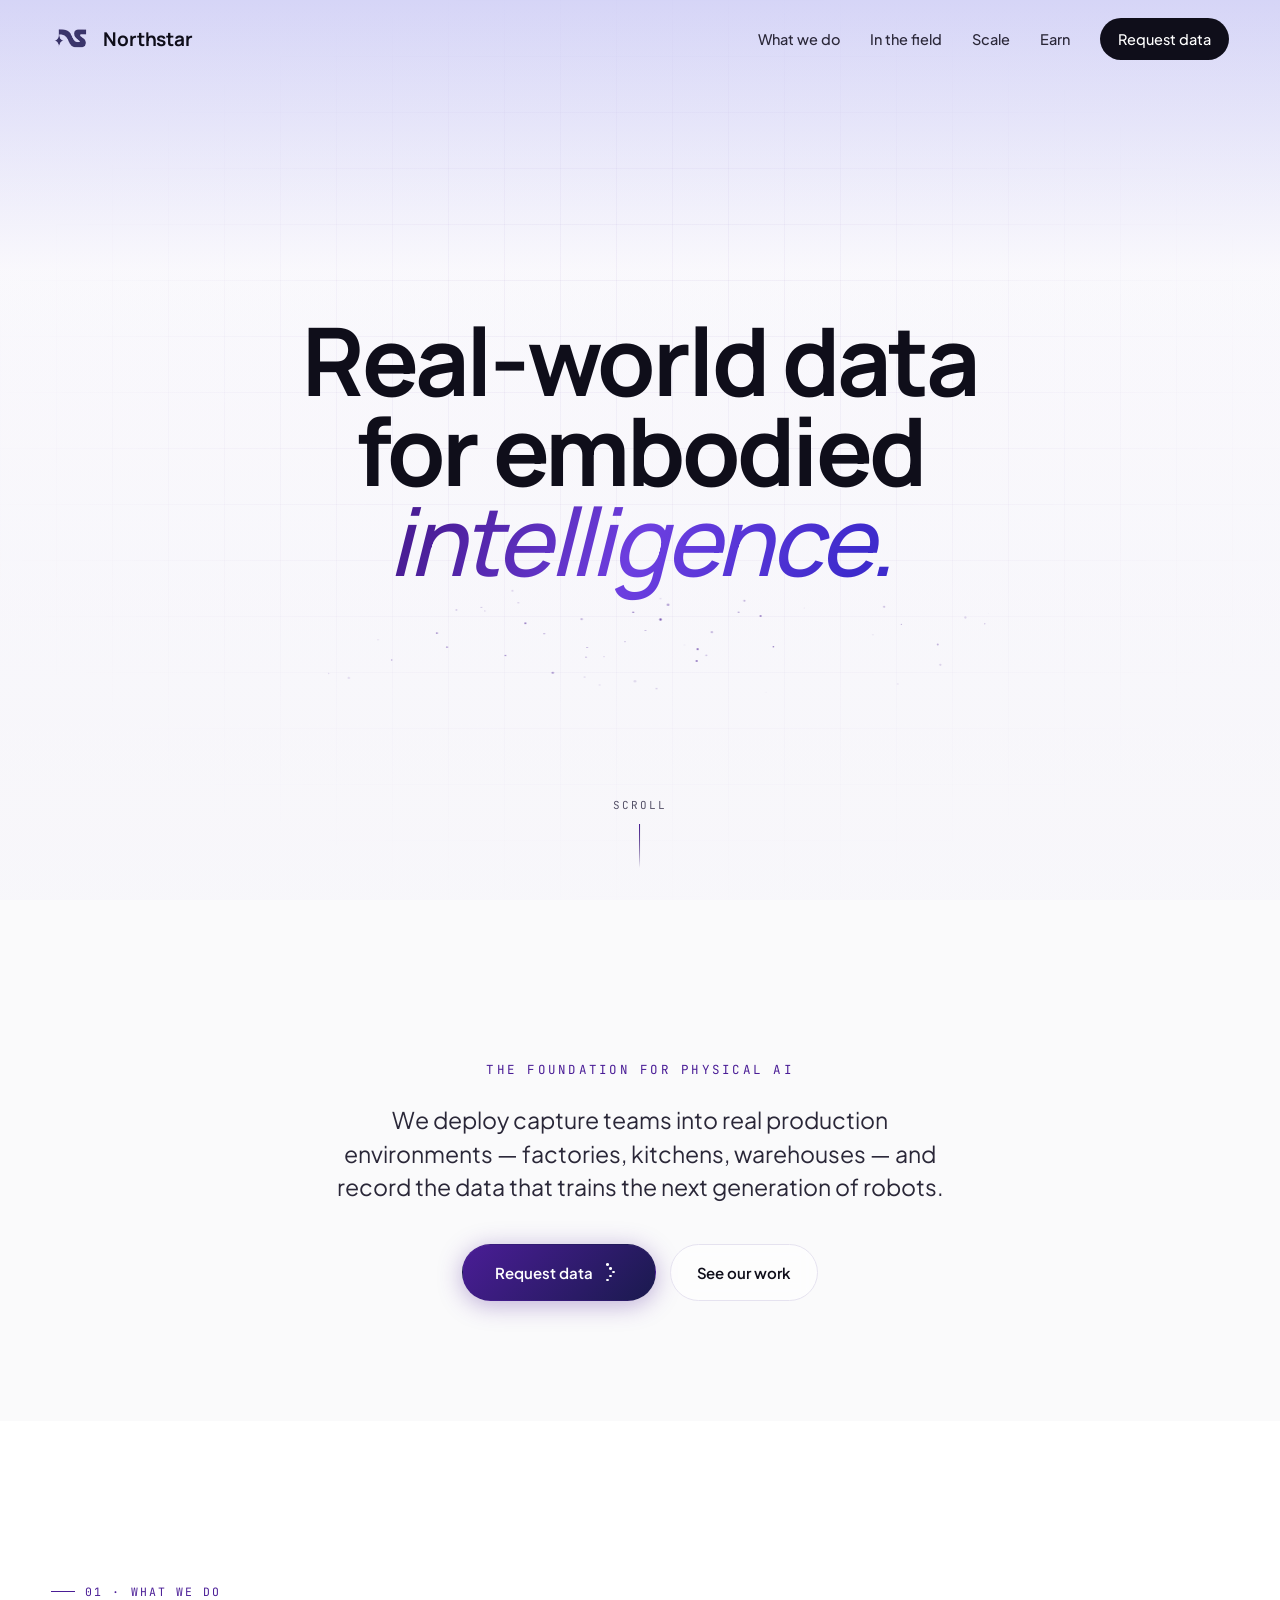
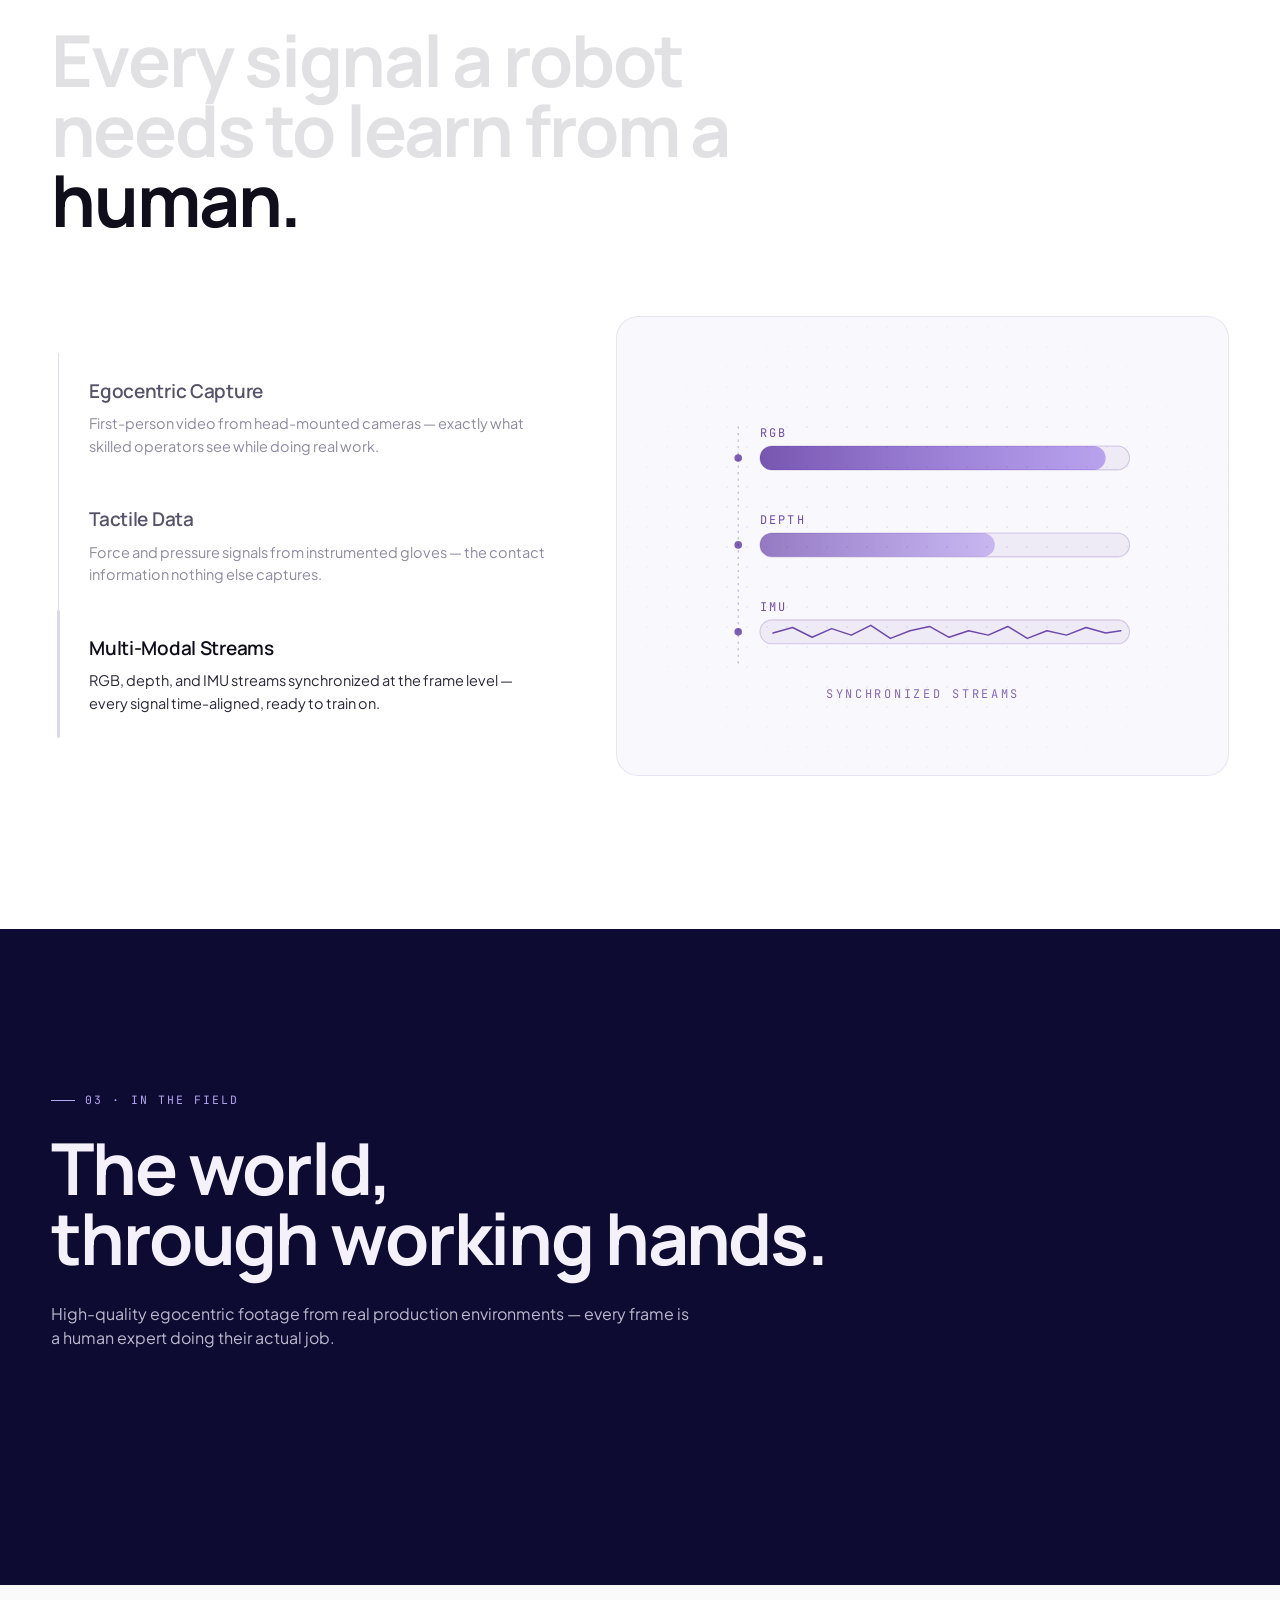
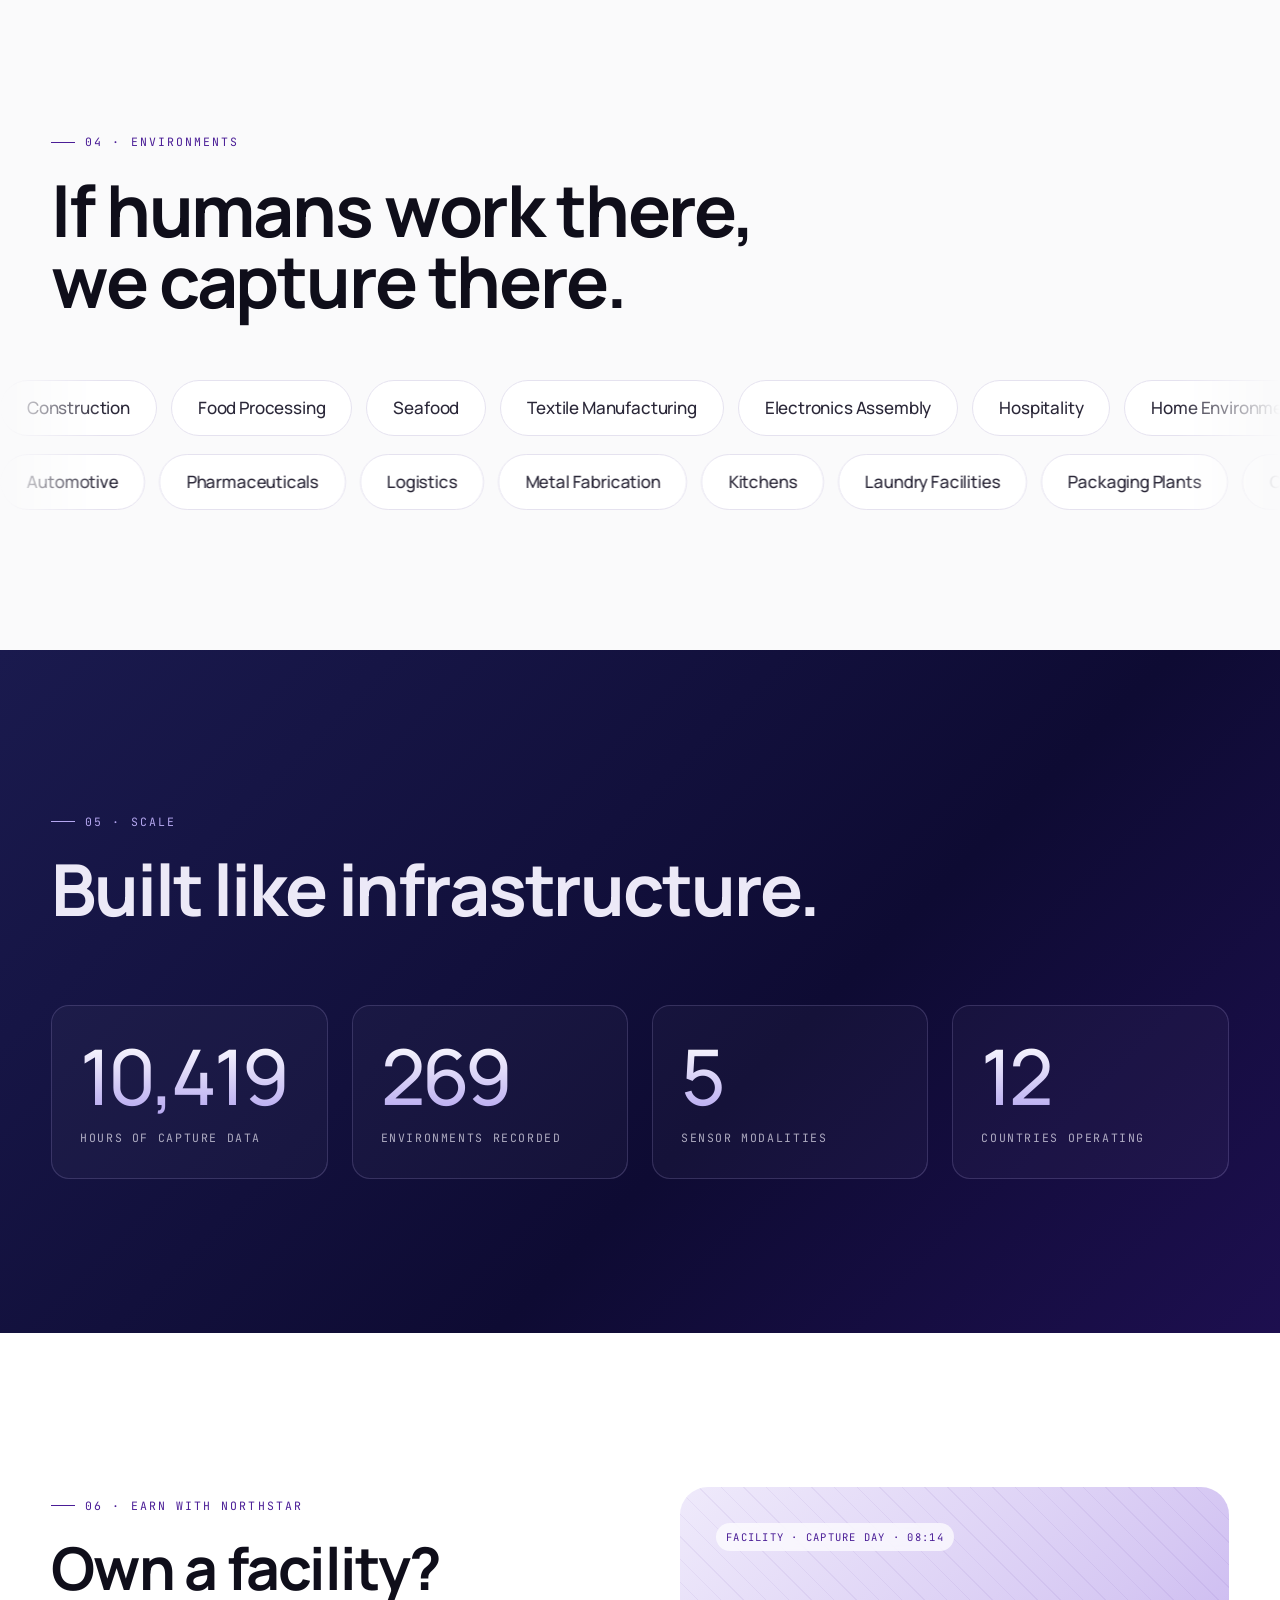
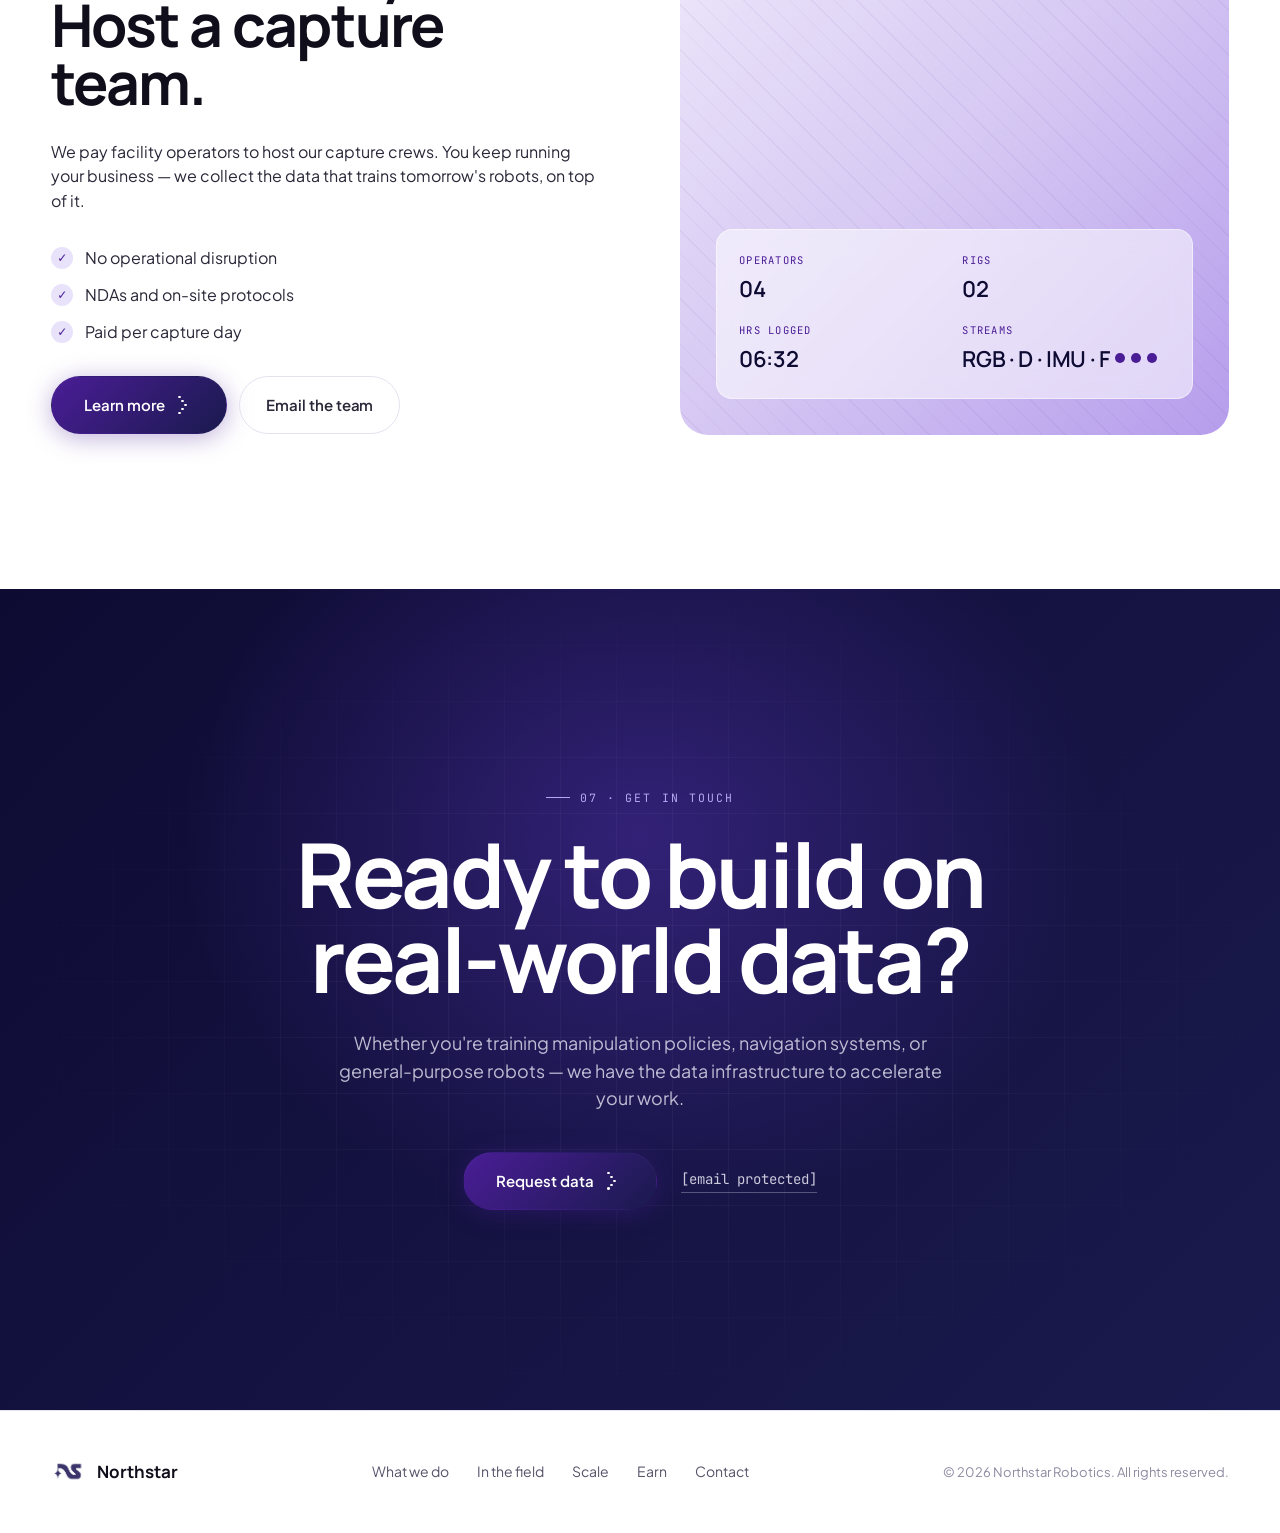
==== commit c17dfe7e: "video" ====
--- a/index.html
+++ b/index.html
@@ -200,6 +200,10 @@
 
   <!-- ============ VIDEO SHOWCASE ============ -->
   <section class="section section-dark" id="field">
+    <div class="field-media" aria-hidden="true">
+      <video class="field-video" autoplay muted loop playsinline poster="" data-src="assets/SIB0018-web.mp4"></video>
+      <div class="field-veil"></div>
+    </div>
     <div class="section-inner">
       <div class="section-head section-head-dark">
         <span class="section-label reveal">03 · In the field</span>
@@ -211,69 +215,12 @@
         </p>
       </div>
 
-      <div class="reels">
-        <article class="reel reel-featured reveal">
-          <div class="reel-frame">
-            <video autoplay muted loop playsinline class="reel-video" poster="" data-src="videos/REC_112046_100_00 2 (2).mp4"></video>
-            <div class="reel-fallback reel-fallback-1" aria-hidden="true"></div>
-            <div class="reel-hud">
-              <div class="reel-hud-tl">
-                <span class="reel-dot"></span><span>REC · LIVE</span>
-              </div>
-              <div class="reel-hud-tr">3840×2160 · 60fps</div>
-              <div class="reel-hud-bl">
-                <span class="reel-meta-label">ENV</span>
-                <span class="reel-meta-value">Cashew Processing</span>
-              </div>
-              <div class="reel-hud-br">N°&nbsp;011 · 04:12</div>
-            </div>
-          </div>
-          <div class="reel-caption">
-            <span class="reel-num">01 / 03</span>
-            <h3>Cashew Processing Facility</h3>
-            <p>Sorting, deshelling, grading. 4.2 hours of continuous egocentric capture across three operator shifts.</p>
-          </div>
-        </article>
-
-        <article class="reel reveal" data-delay="120">
-          <div class="reel-frame">
-            <video autoplay muted loop playsinline class="reel-video" poster="" data-src="videos/sampledata1.mp4"></video>
-            <div class="reel-fallback reel-fallback-2" aria-hidden="true"></div>
-            <div class="reel-hud">
-              <div class="reel-hud-tl"><span class="reel-dot"></span><span>REC</span></div>
-              <div class="reel-hud-tr">RGB+D</div>
-              <div class="reel-hud-bl">
-                <span class="reel-meta-label">ENV</span>
-                <span class="reel-meta-value">Private Chef</span>
-              </div>
-            </div>
-          </div>
-          <div class="reel-caption">
-            <span class="reel-num">02 / 03</span>
-            <h3>Private Chef — Residential Kitchen</h3>
-            <p>Knife work, plating, multi-burner timing.</p>
-          </div>
-        </article>
-
-        <article class="reel reveal" data-delay="200">
-          <div class="reel-frame">
-            <video autoplay muted loop playsinline class="reel-video" poster="" data-src="videos/sample3.mp4"></video>
-            <div class="reel-fallback reel-fallback-3" aria-hidden="true"></div>
-            <div class="reel-hud">
-              <div class="reel-hud-tl"><span class="reel-dot"></span><span>REC</span></div>
-              <div class="reel-hud-tr">RGB+IMU</div>
-              <div class="reel-hud-bl">
-                <span class="reel-meta-label">ENV</span>
-                <span class="reel-meta-value">Packaging Line</span>
-              </div>
-            </div>
-          </div>
-          <div class="reel-caption">
-            <span class="reel-num">03 / 03</span>
-            <h3>Packaging Facility</h3>
-            <p>Cartoning, palletizing, manual QA inspection.</p>
-          </div>
-        </article>
+      
+
+
+       
+
+       
       </div>
     </div>
   </section>
--- a/styles.css
+++ b/styles.css
@@ -227,7 +227,7 @@
 .hero-veil {
   position: absolute; inset: 0;
   background:
-    linear-gradient(180deg, rgba(250,250,251,0.5) 0%, rgba(250,250,251,0.25) 30%, rgba(250,250,251,0.6) 100%);
+    linear-gradient(180deg, rgba(111, 111, 227, 0.268) 0%, rgba(250,250,251,0.25) 30%, rgba(250,250,251,0.6) 100%);
 }
 
 .hero-hud {
@@ -283,6 +283,29 @@
   background-clip: text;
   color: transparent;
 }
+/* Sparkle particles under "intelligence." — injected by main.js */
+.hero-em-wrap {
+  position: relative;
+  display: inline-block;
+}
+.hero-sparkles {
+  position: absolute;
+  left: -20%;
+  right: -20%;
+  top: 100%;
+  height: 110px;
+  pointer-events: none;
+  z-index: 0;
+  -webkit-mask-image: radial-gradient(ellipse 80% 70% at 50% 50%, #000 30%, transparent 80%);
+          mask-image: radial-gradient(ellipse 80% 70% at 50% 50%, #000 30%, transparent 80%);
+}
+.hero-sparkles canvas {
+  position: absolute;
+  inset: 0;
+  width: 100%;
+  height: 100%;
+  display: block;
+}
 
 /* ============ HERO INTRO (reveal section) ============ */
 .hero-intro {
@@ -308,12 +331,7 @@
   align-items: center;
   gap: 10px;
 }
-.hero-intro-eyebrow::before,
-.hero-intro-eyebrow::after {
-  content: "";
-  width: 24px; height: 1px;
-  background: var(--accent);
-}
+
 .hero-intro-sub {
   font-size: clamp(18px, 1.8vw, 26px);
   line-height: 1.45;
@@ -324,6 +342,12 @@
 .scatter-text {
   perspective: 600px;
   text-wrap: balance;
+}
+/* keep each word atomic so the browser can't break inside it
+   (each .ch is an inline-block, which would otherwise be a wrap opportunity) */
+.scatter-text .word-group {
+  display: inline-block;
+  white-space: nowrap;
 }
 .scatter-text .ch {
   display: inline-block;
@@ -365,15 +389,75 @@
   border: 1px solid transparent;
   cursor: pointer;
 }
-.btn-primary {
-  background: var(--accent);
+.btn-primary,
+.btn-on-dark {
+  position: relative;
+  overflow: hidden;
+  isolation: isolate;
+  padding: 16px 32px;
+  background: linear-gradient(135deg, var(--accent) 0%, var(--accent-2) 100%);
   color: #fff;
-  box-shadow: 0 8px 24px -8px var(--accent-glow), inset 0 1px 0 rgba(255,255,255,0.12);
-}
-.btn-primary:hover {
-  background: var(--violet);
+  border-color: transparent;
+  gap: 0; /* spacing is owned by .btn-inner */
+  box-shadow: 0 4px 24px rgba(74, 29, 150, 0.35), inset 0 1px 0 rgba(255,255,255,0.12);
+}
+.btn-primary:hover,
+.btn-on-dark:hover {
+  background: linear-gradient(135deg, var(--accent) 0%, var(--accent-2) 100%);
+  color: #fff;
   transform: translateY(-2px);
-  box-shadow: 0 16px 40px -8px var(--accent-glow);
+  /* layered glow: tight inner sheen, mid-range halo, soft outer bloom */
+  box-shadow:
+    0 0 0 1px rgba(255,255,255,0.06),
+    inset 0 1px 0 rgba(255,255,255,0.22),
+    0 10px 28px rgba(74, 29, 150, 0.55),
+    0 0 48px rgba(109, 63, 224, 0.45);
+}
+
+/* Layered structure (injected by main.js) */
+.btn-bg {
+  position: absolute;
+  inset: 0;
+  z-index: -1;
+  background: linear-gradient(135deg, var(--accent) 0%, var(--accent-2) 100%);
+  transition: filter 0.3s var(--ease-out), transform 0.4s var(--ease-out);
+}
+.btn-primary:hover .btn-bg,
+.btn-on-dark:hover .btn-bg {
+  filter: brightness(1.08);
+  transform: scale(1.02);
+}
+.btn-inner {
+  display: inline-flex;
+  align-items: center;
+  gap: 12px;
+  position: relative;
+  z-index: 1;
+}
+.btn-icon-wrap {
+  position: relative;
+  display: inline-block;
+  width: 18px;
+  height: 18px;
+  flex: 0 0 auto;
+}
+
+/* 5-dot arrow — chevron pointing right (static) */
+.btn-arrow {
+  position: absolute;
+  inset: 0;
+  display: flex;
+  flex-direction: column;
+  align-items: center;
+  justify-content: center;
+  gap: 1.5px;
+}
+.btn-arrow .dot {
+  width: 3px;
+  height: 3px;
+  border-radius: 50%;
+  background: currentColor;
+  transform: translateX(calc(var(--index, 0) * -3px));
 }
 .btn-ghost {
   background: rgba(255,255,255,0.6);
@@ -383,16 +467,6 @@
 }
 .btn-ghost:hover {
   border-color: var(--accent);
-  color: var(--accent);
-  transform: translateY(-2px);
-}
-.btn-on-dark {
-  background: #fff;
-  color: var(--accent-deep);
-  box-shadow: 0 12px 30px -8px rgba(0,0,0,0.4);
-}
-.btn-on-dark:hover {
-  background: var(--accent-soft);
   color: var(--accent);
   transform: translateY(-2px);
 }
@@ -486,6 +560,32 @@
 .section-dark  {
   background: var(--accent-deep);
   color: #ECE9F7;
+}
+
+/* #field video backdrop — translucent footage over the accent-deep base */
+#field { overflow: hidden; isolation: isolate; }
+#field .section-inner { position: relative; z-index: 1; }
+.field-media {
+  position: absolute;
+  inset: 0;
+  z-index: 0;
+  overflow: hidden;
+  pointer-events: none;
+}
+.field-video {
+  position: absolute;
+  inset: 0;
+  width: 100%;
+  height: 100%;
+  object-fit: cover;
+  opacity: 0;
+  transition: opacity 0.8s ease;
+}
+.field-video[data-loaded="true"] { opacity: 0.45; }
+.field-veil {
+  position: absolute;
+  inset: 0;
+  background: linear-gradient(180deg, rgba(14, 11, 51, 0.35) 0%, rgba(14, 11, 51, 0.55) 100%);
 }
 .section-deep {
   background: linear-gradient(135deg, var(--accent-2) 0%, var(--accent-deep) 60%, #1d0f4f 100%);
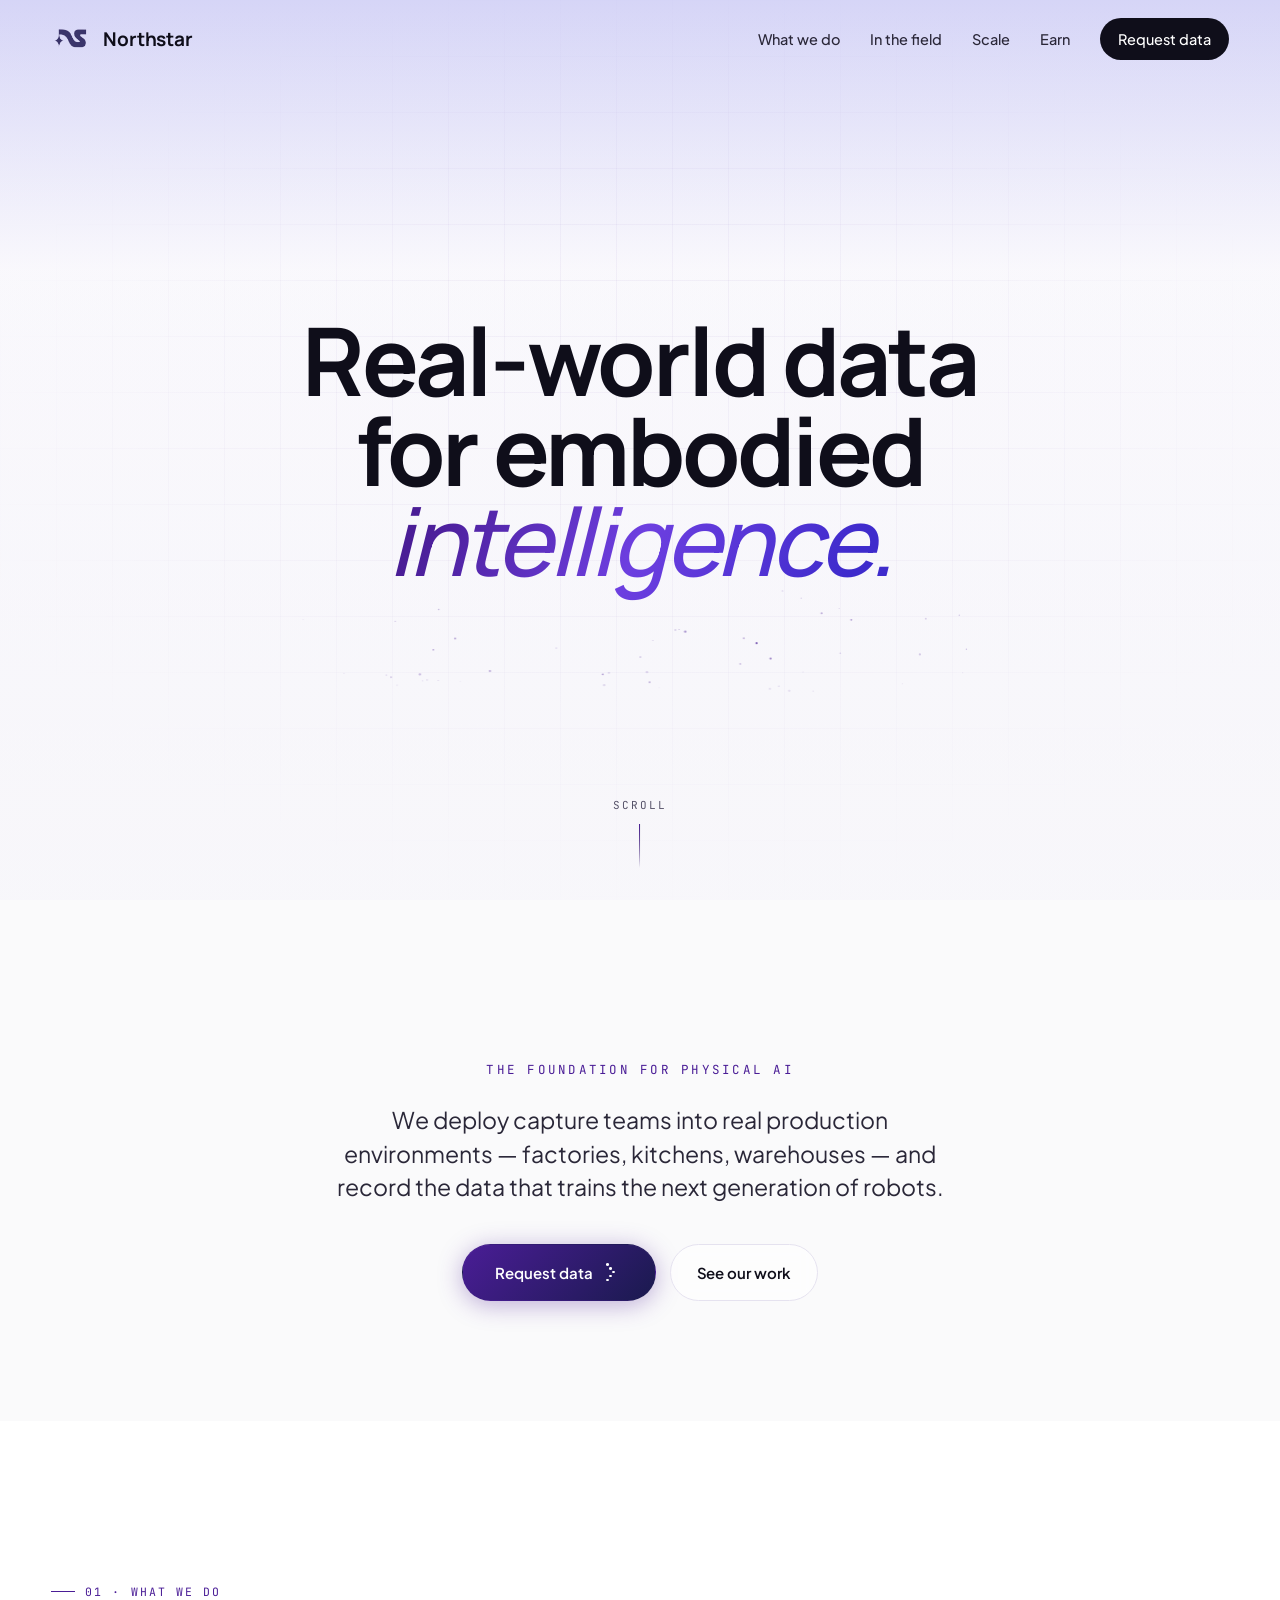
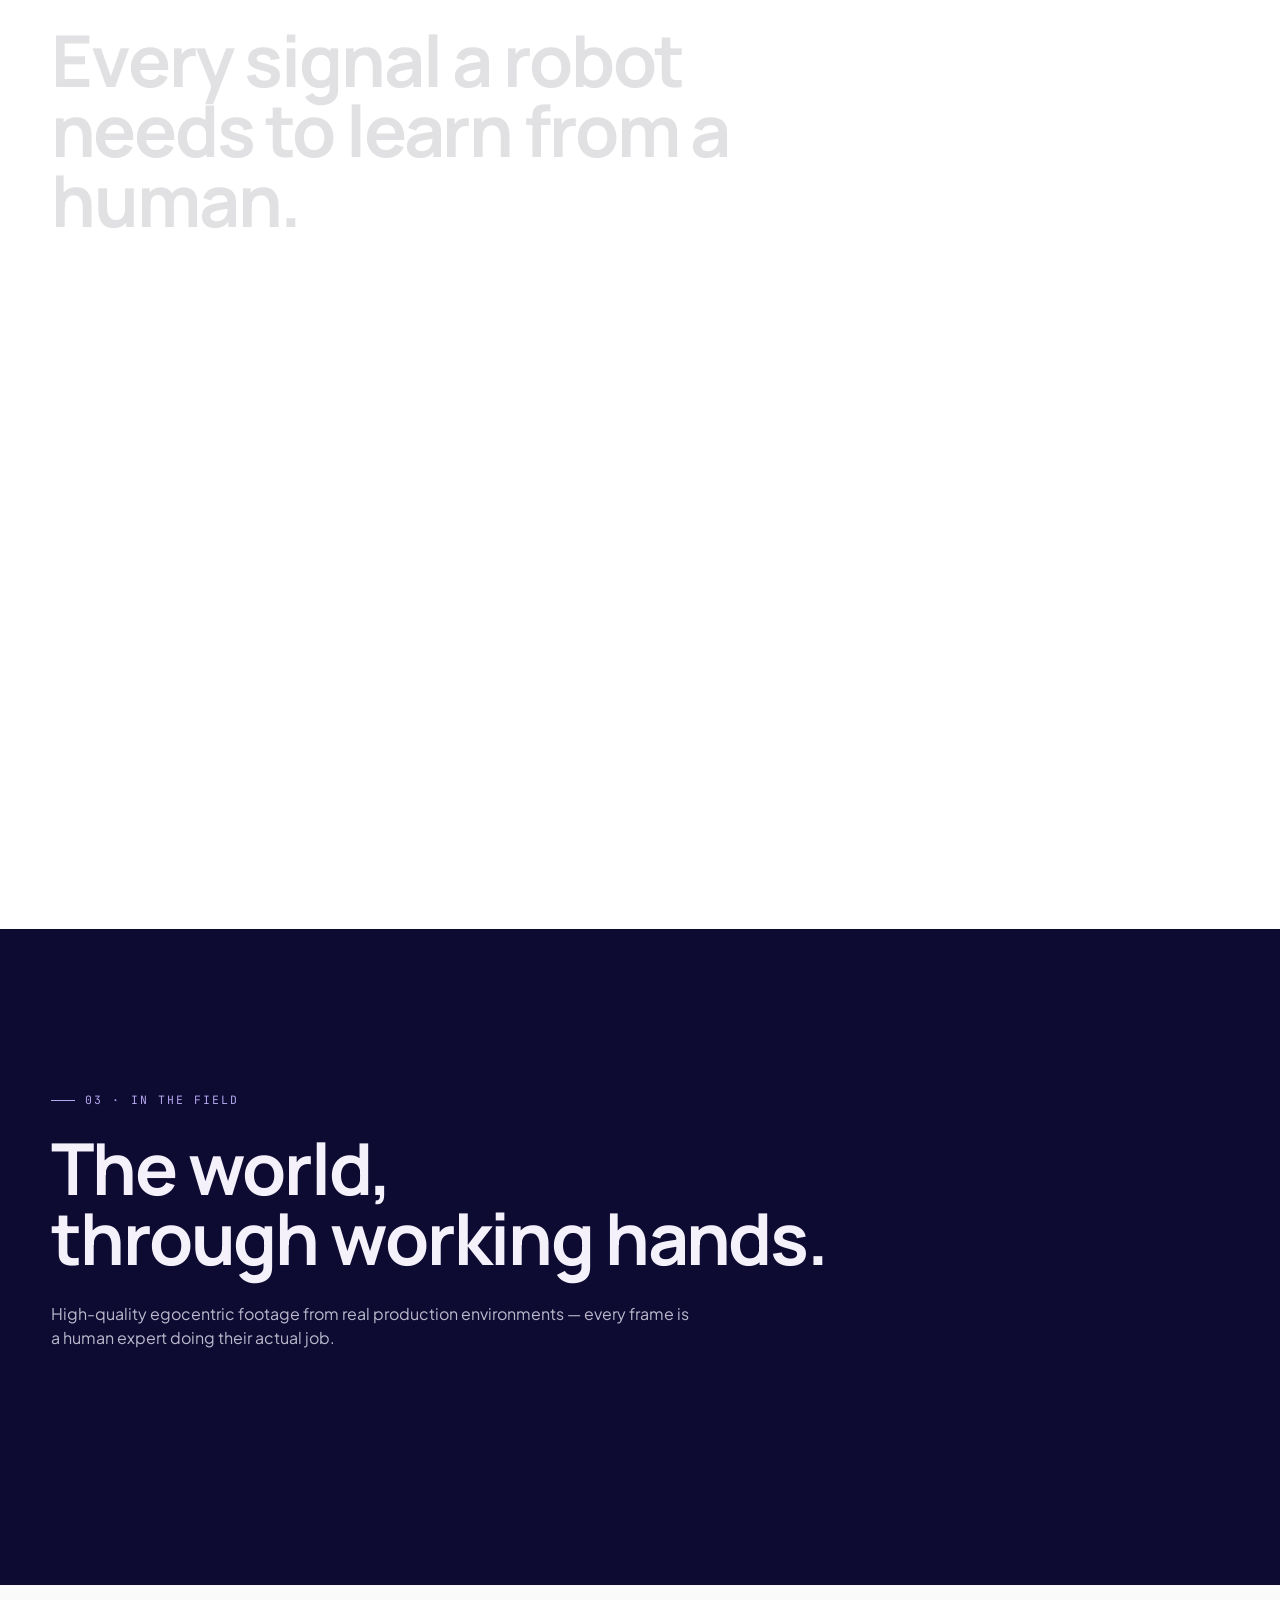
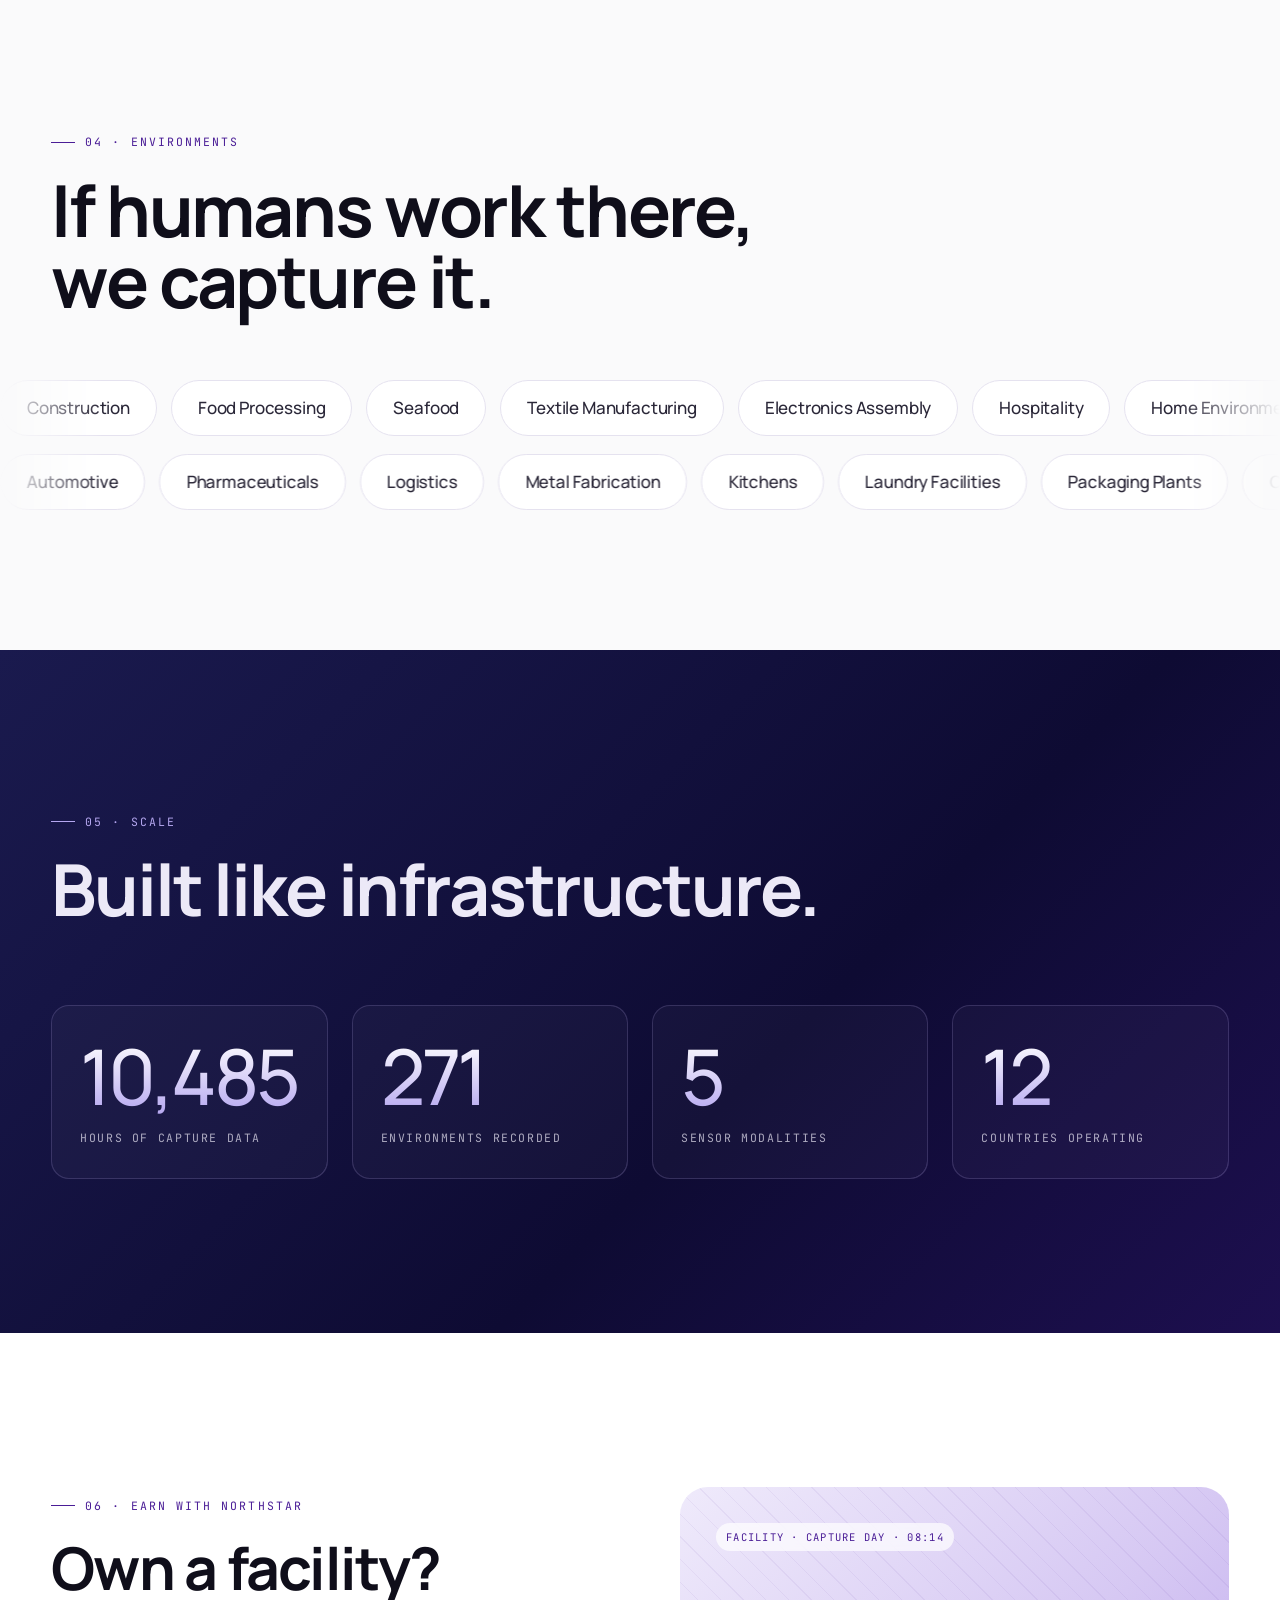
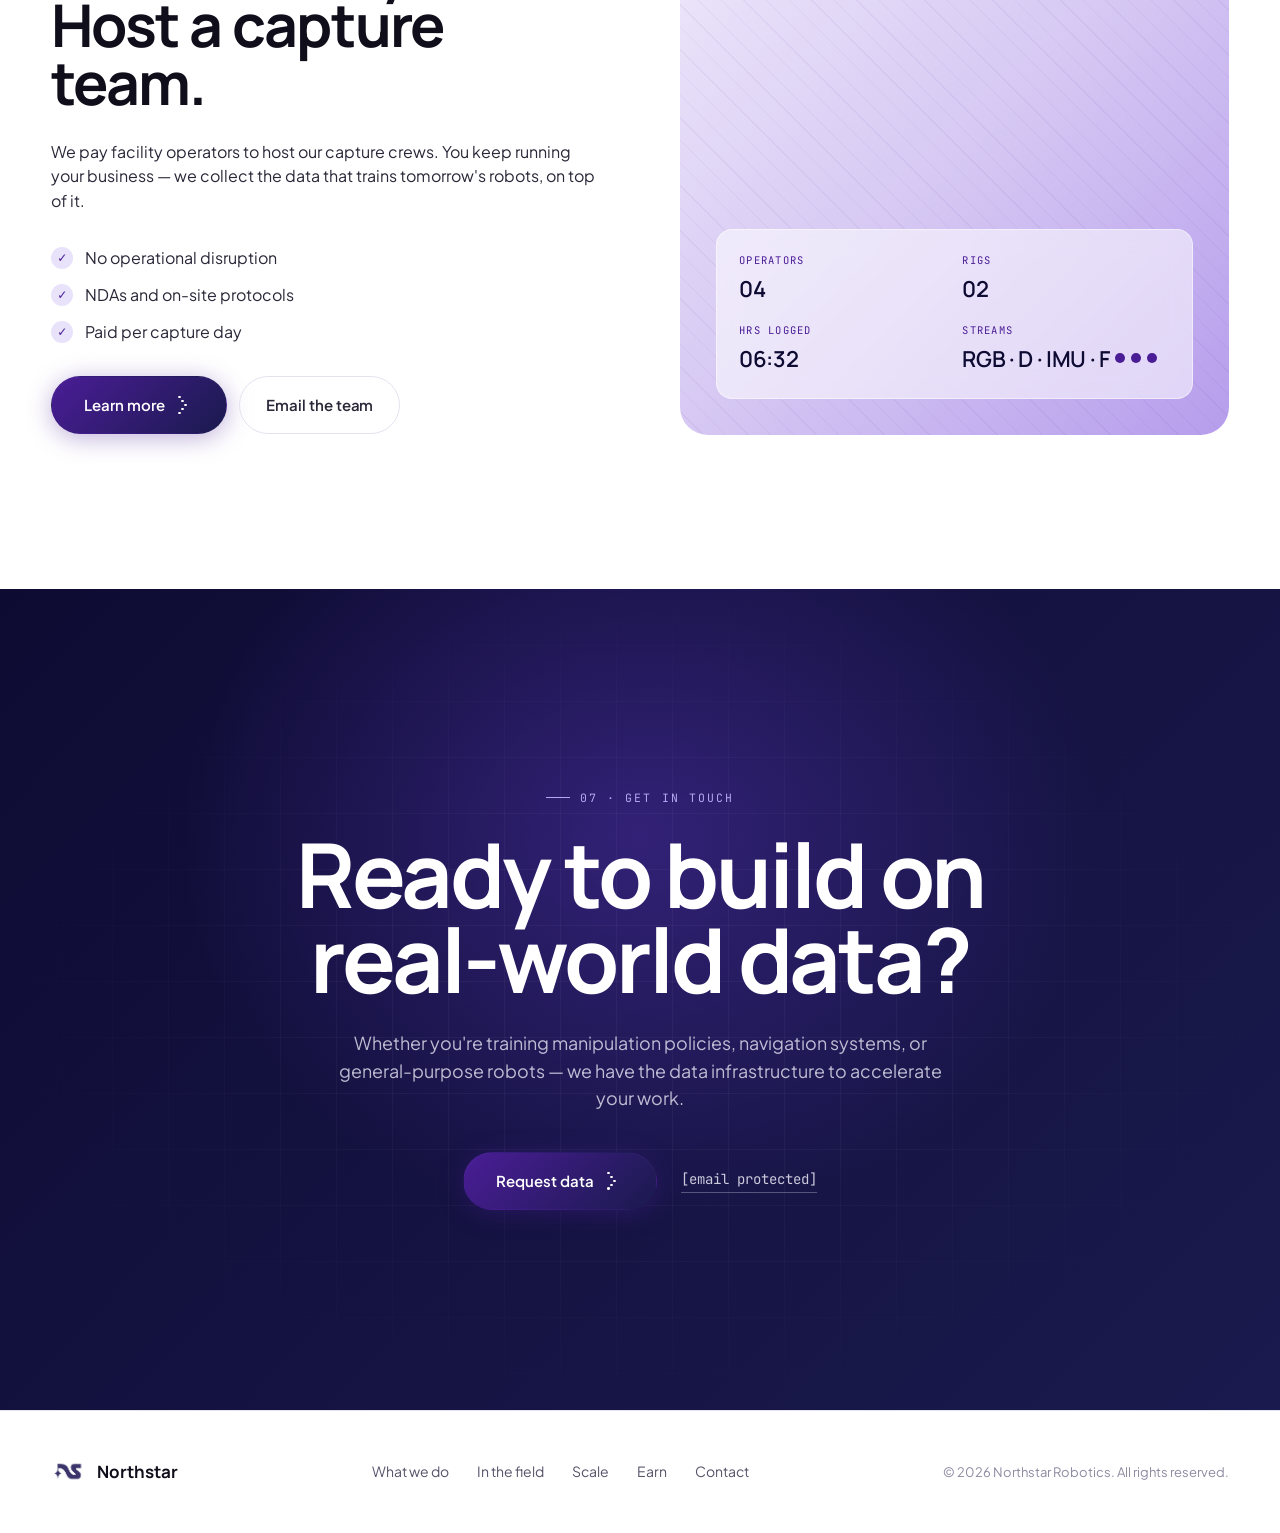
==== commit 2a7d1d7e: "Update index.html" ====
--- a/index.html
+++ b/index.html
@@ -229,7 +229,7 @@
   <section class="env-section" id="environments">
     <div class="section-inner env-head reveal">
       <span class="section-label">04 · Environments</span>
-      <h2 class="section-title">If humans work there,<br/>we capture there.</h2>
+      <h2 class="section-title">If humans work there,<br/>we capture it.</h2>
     </div>
     <div class="marquee-wrap">
       <div class="marquee marquee-left">
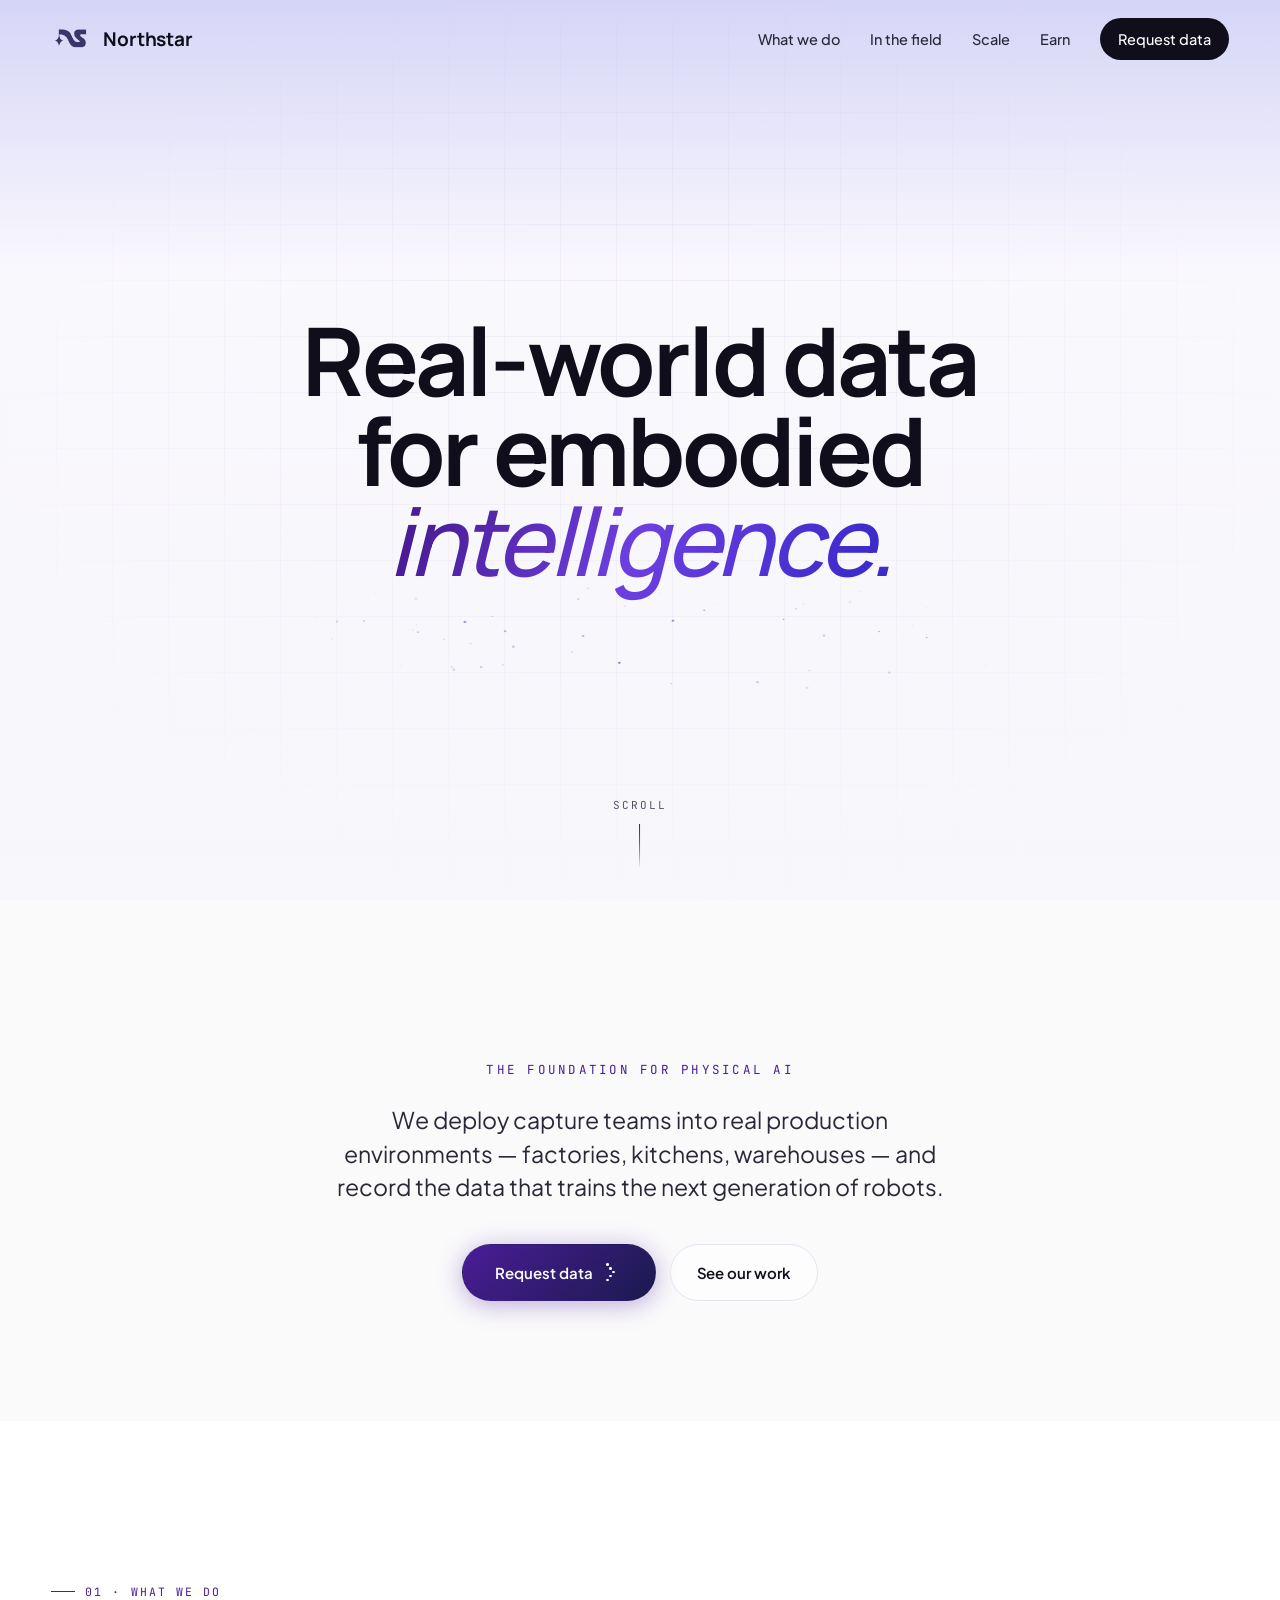
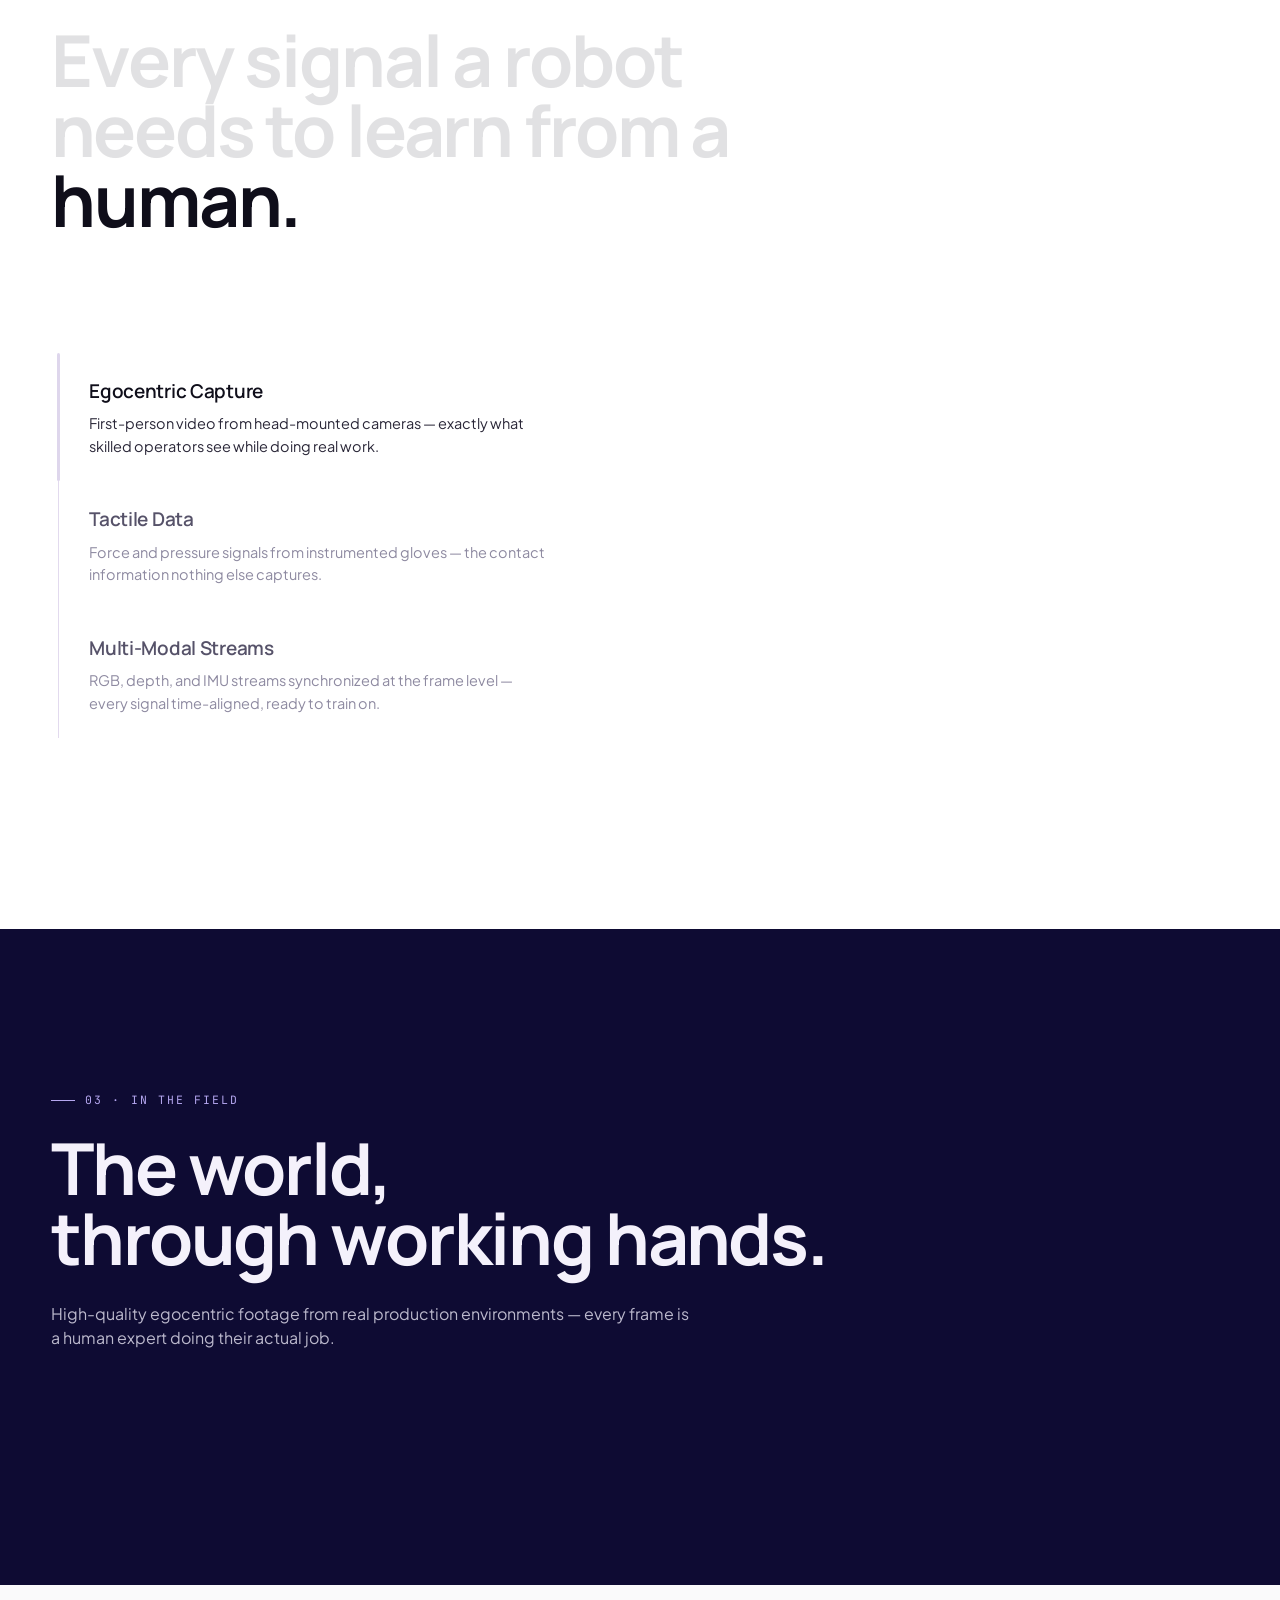
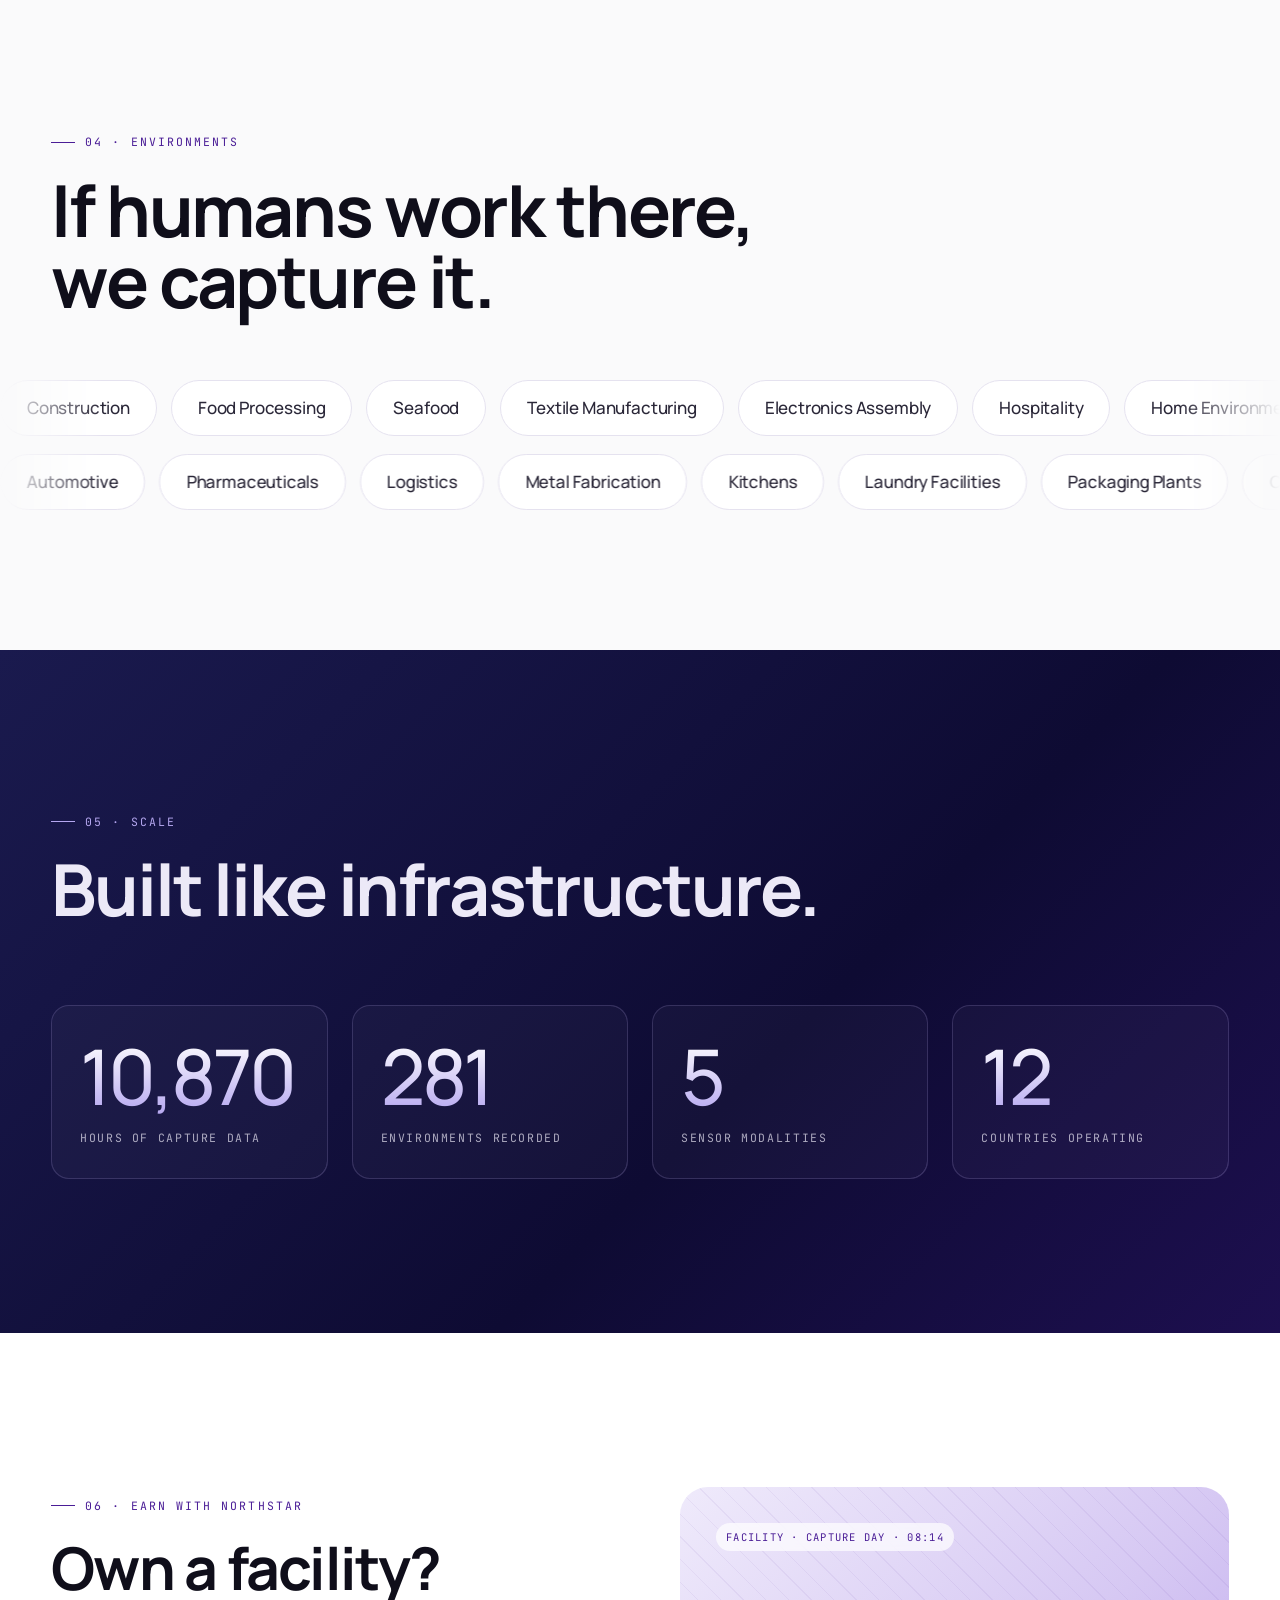
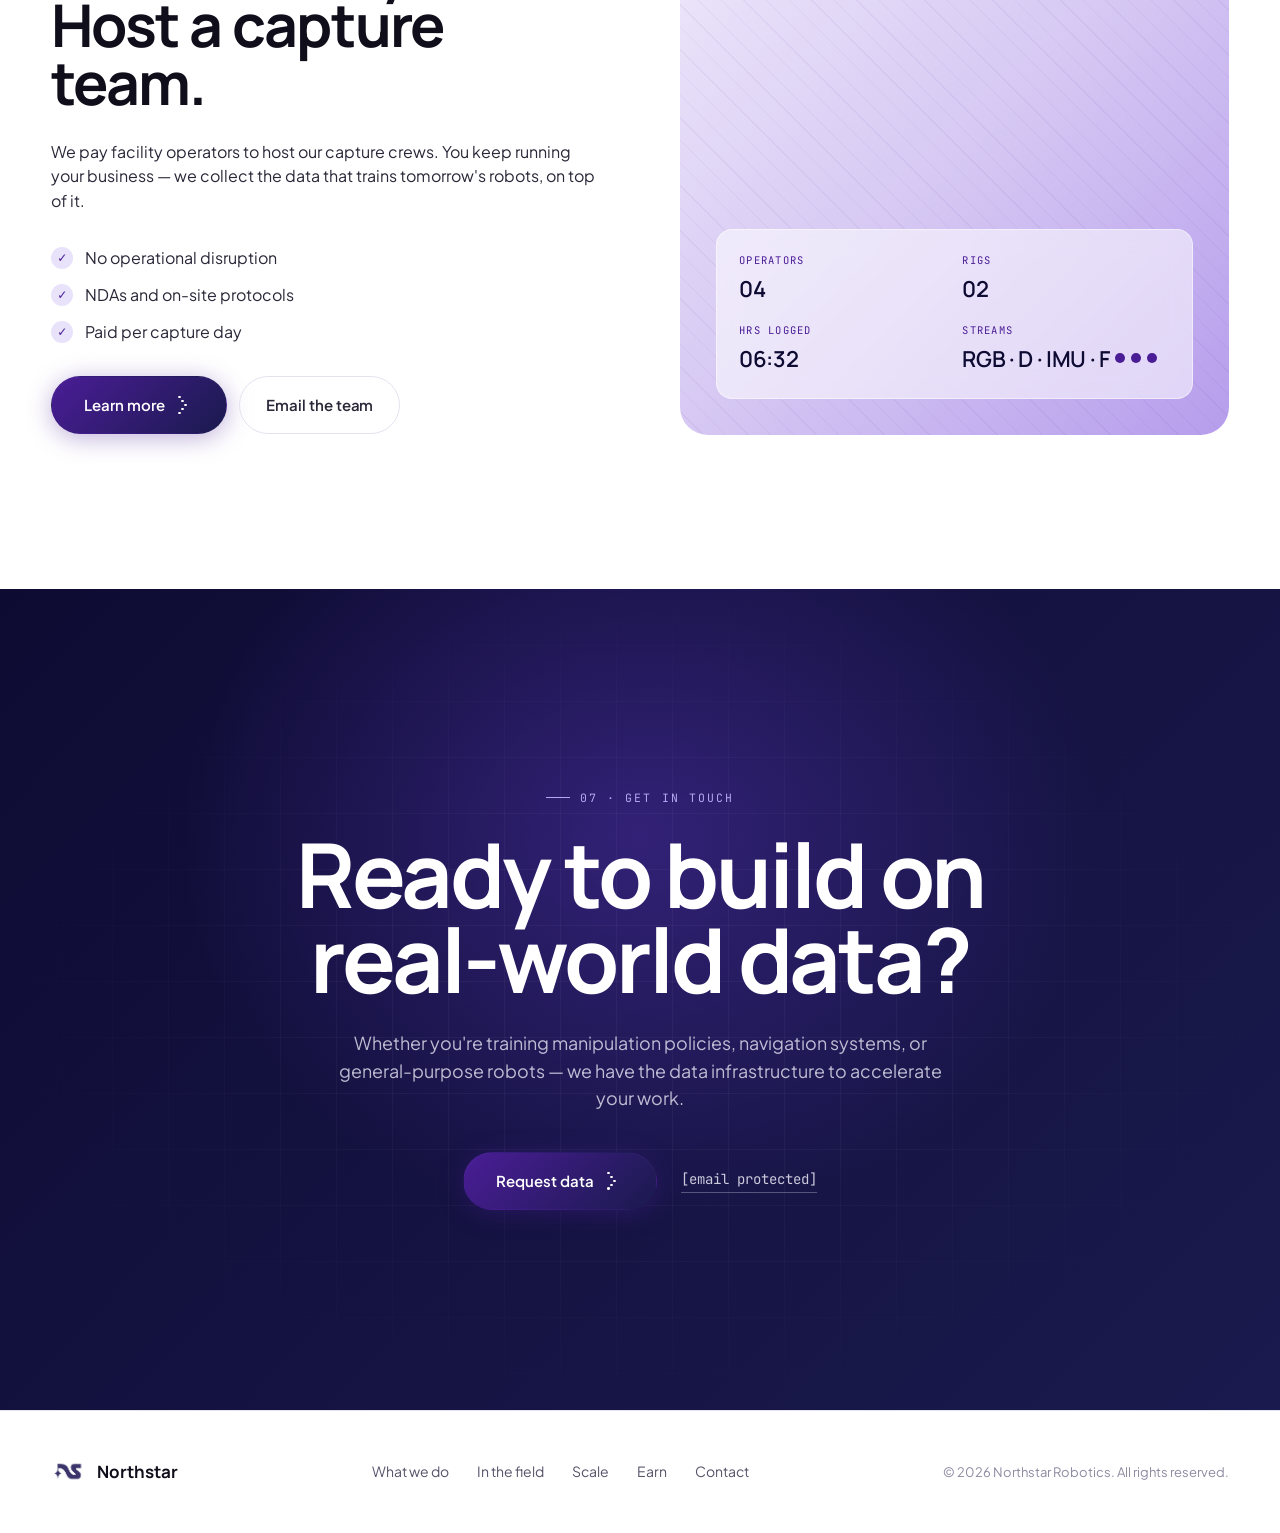
==== commit bae29d39: "new vid" ====
--- a/index.html
+++ b/index.html
@@ -105,33 +105,10 @@
         </ul>
 
         <div class="modex-stage" aria-hidden="true">
-          <div class="modex-stage-bg"></div>
+          
 
           <div class="modex-visual is-active" data-id="egocentric">
-            <svg class="modex-svg" viewBox="0 0 460 380" preserveAspectRatio="xMidYMid meet">
-              <rect x="40" y="60" width="380" height="240" rx="10" fill="rgba(74,29,150,0.04)" stroke="rgba(74,29,150,0.35)" stroke-width="1.4"/>
-              <g stroke="rgba(74,29,150,0.65)" stroke-width="2.2" fill="none" stroke-linecap="square">
-                <path d="M52 80 L52 70 L60 70"/>
-                <path d="M400 70 L408 70 L408 80"/>
-                <path d="M408 280 L408 290 L400 290"/>
-                <path d="M60 290 L52 290 L52 280"/>
-              </g>
-              <g stroke="rgba(74,29,150,0.4)" stroke-width="1" fill="none">
-                <line x1="214" y1="180" x2="246" y2="180"/>
-                <line x1="230" y1="164" x2="230" y2="196"/>
-                <circle cx="230" cy="180" r="9"/>
-              </g>
-              <g class="modex-rec">
-                <circle cx="68" cy="84" r="5.5" fill="#DD3333"/>
-                <text x="80" y="89" font-family="JetBrains Mono, monospace" font-size="11" font-weight="500" fill="rgba(74,29,150,0.8)" letter-spacing="1.5">REC</text>
-              </g>
-              <text x="52" y="321" font-family="JetBrains Mono, monospace" font-size="11" fill="rgba(74,29,150,0.65)" letter-spacing="1.5">1920 × 1080</text>
-              <text x="408" y="321" text-anchor="end" font-family="JetBrains Mono, monospace" font-size="11" fill="rgba(74,29,150,0.65)" letter-spacing="1.5">30 FPS</text>
-              <g fill="rgba(74,29,150,0.07)" stroke="rgba(74,29,150,0.22)" stroke-width="1.2">
-                <path d="M0 380 L0 355 Q60 325 140 340 Q180 348 200 380 Z"/>
-                <path d="M460 380 L460 355 Q400 325 320 340 Q280 348 260 380 Z"/>
-              </g>
-            </svg>
+            <video class="modex-video" autoplay muted loop playsinline poster="" data-src="assets/rec-web.mp4"></video>
           </div>
 
           <div class="modex-visual" data-id="tactile">
--- a/styles.css
+++ b/styles.css
@@ -876,9 +876,6 @@
 .modex-stage {
   position: relative;
   min-height: 460px;
-  border-radius: 22px;
-  background: rgba(74, 29, 150, 0.03);
-  border: 1px solid rgba(74, 29, 150, 0.09);
   overflow: hidden;
 }
 
@@ -915,6 +912,18 @@
   height: 100%;
   max-width: 500px;
 }
+
+.modex-video {
+  width: 100%;
+  height: 100%;
+  max-width: 500px;
+  aspect-ratio: 16 / 9;
+  object-fit: cover;
+  border-radius: 12px;
+  opacity: 0;
+  transition: opacity 0.6s ease;
+}
+.modex-video[data-loaded="true"] { opacity: 1; }
 
 .modex-rec circle {
   animation: blink 1.4s infinite;
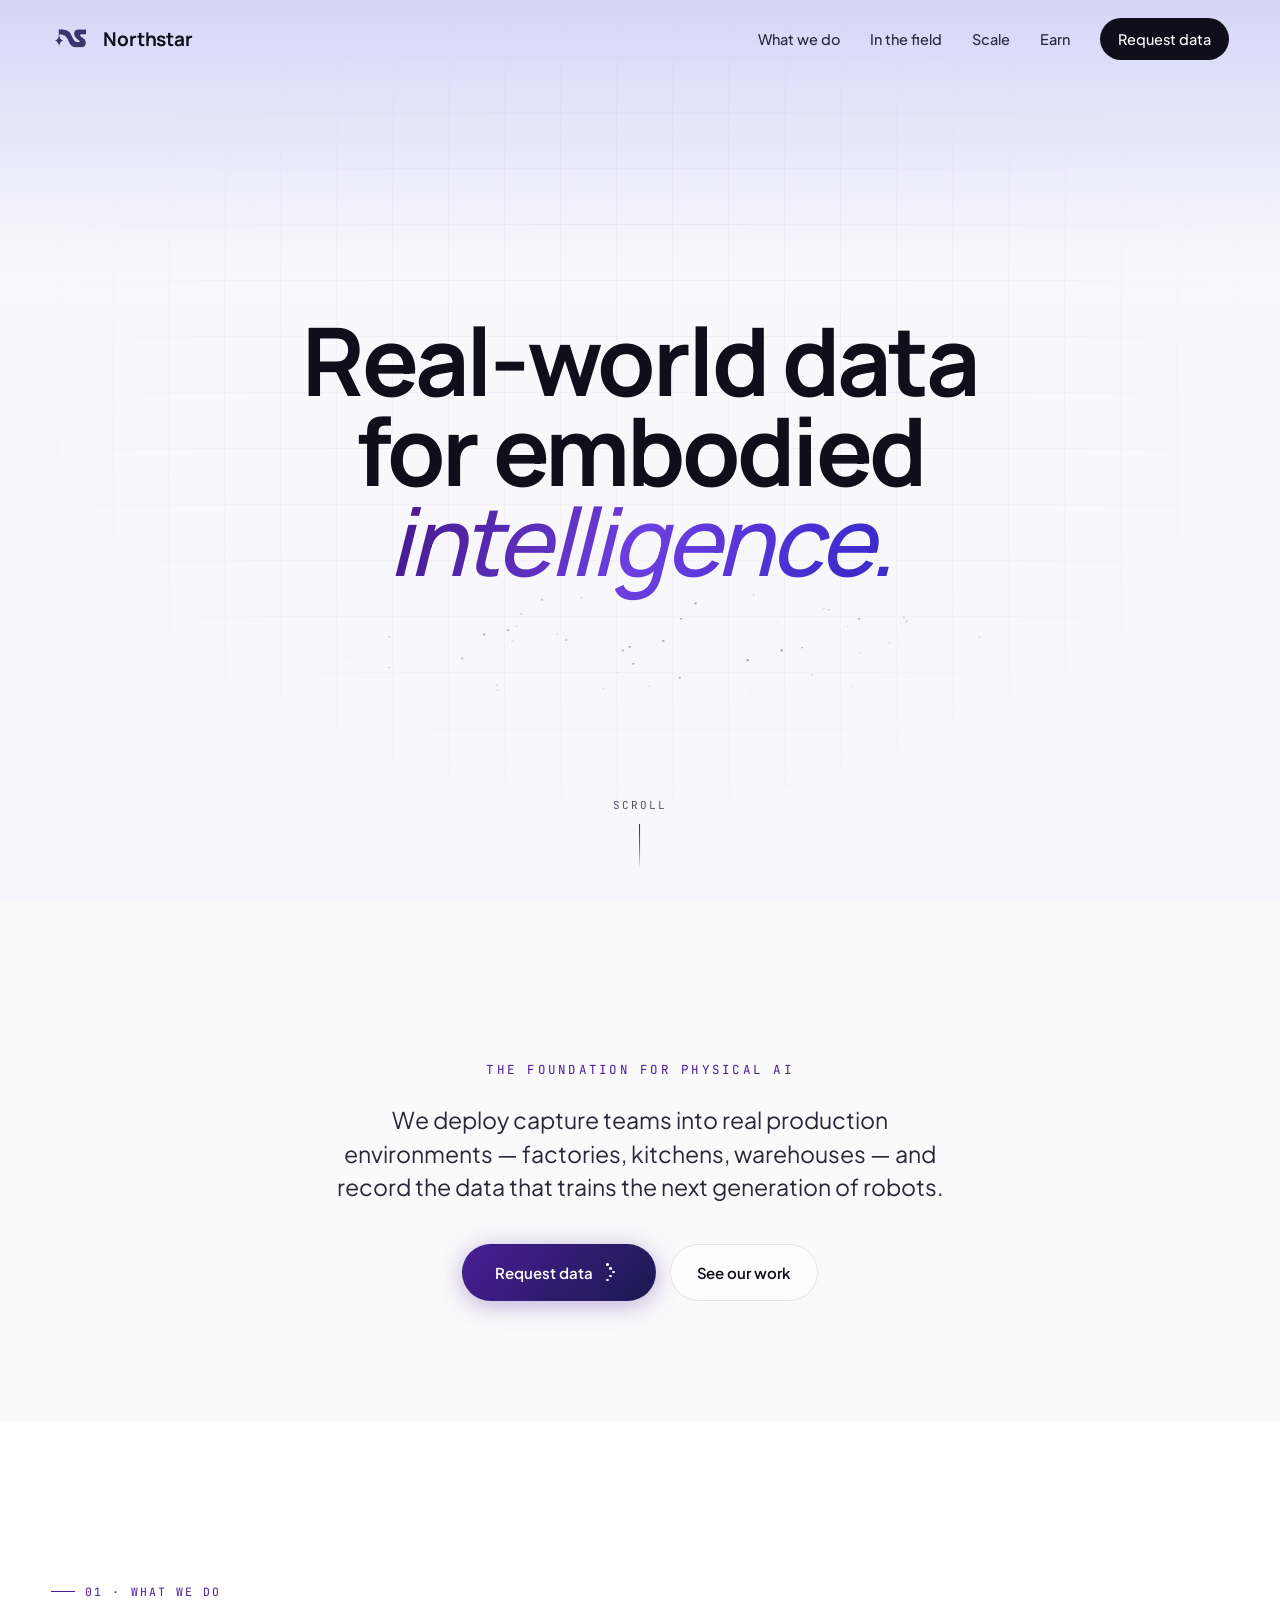
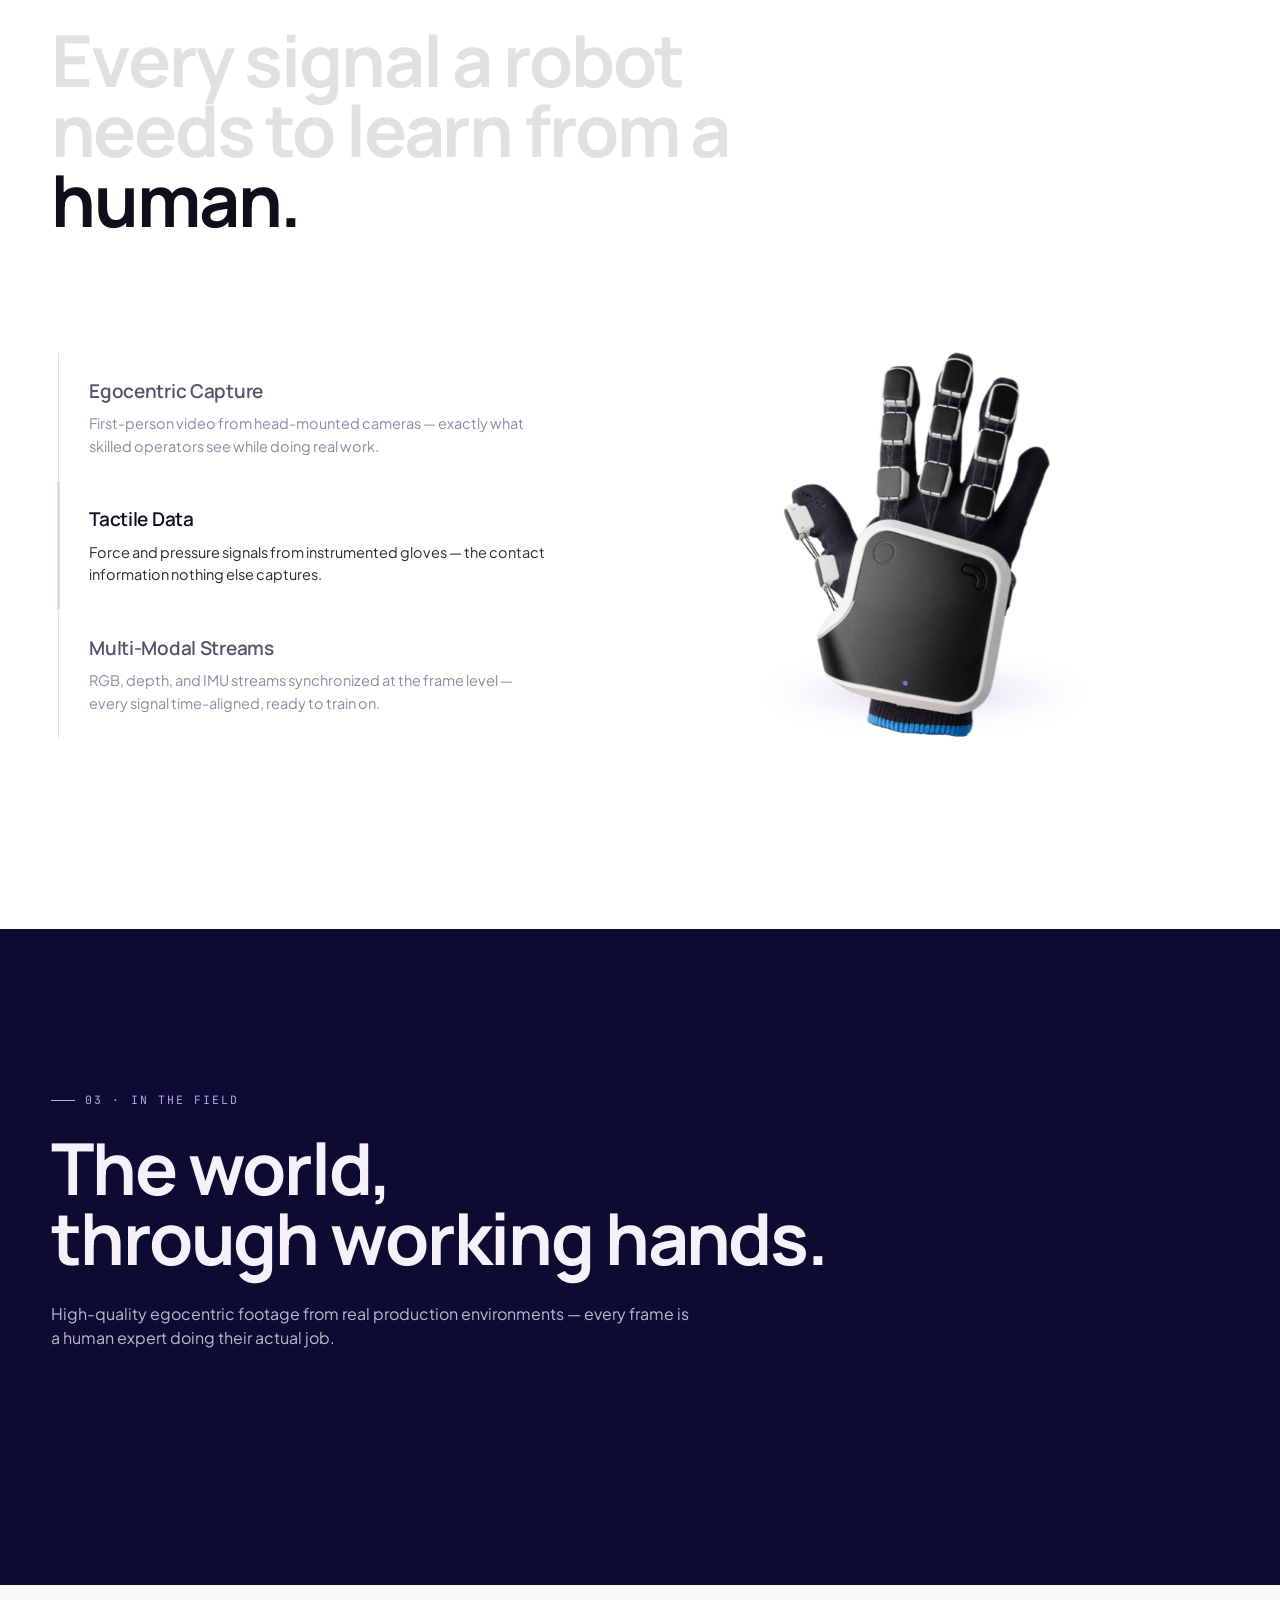
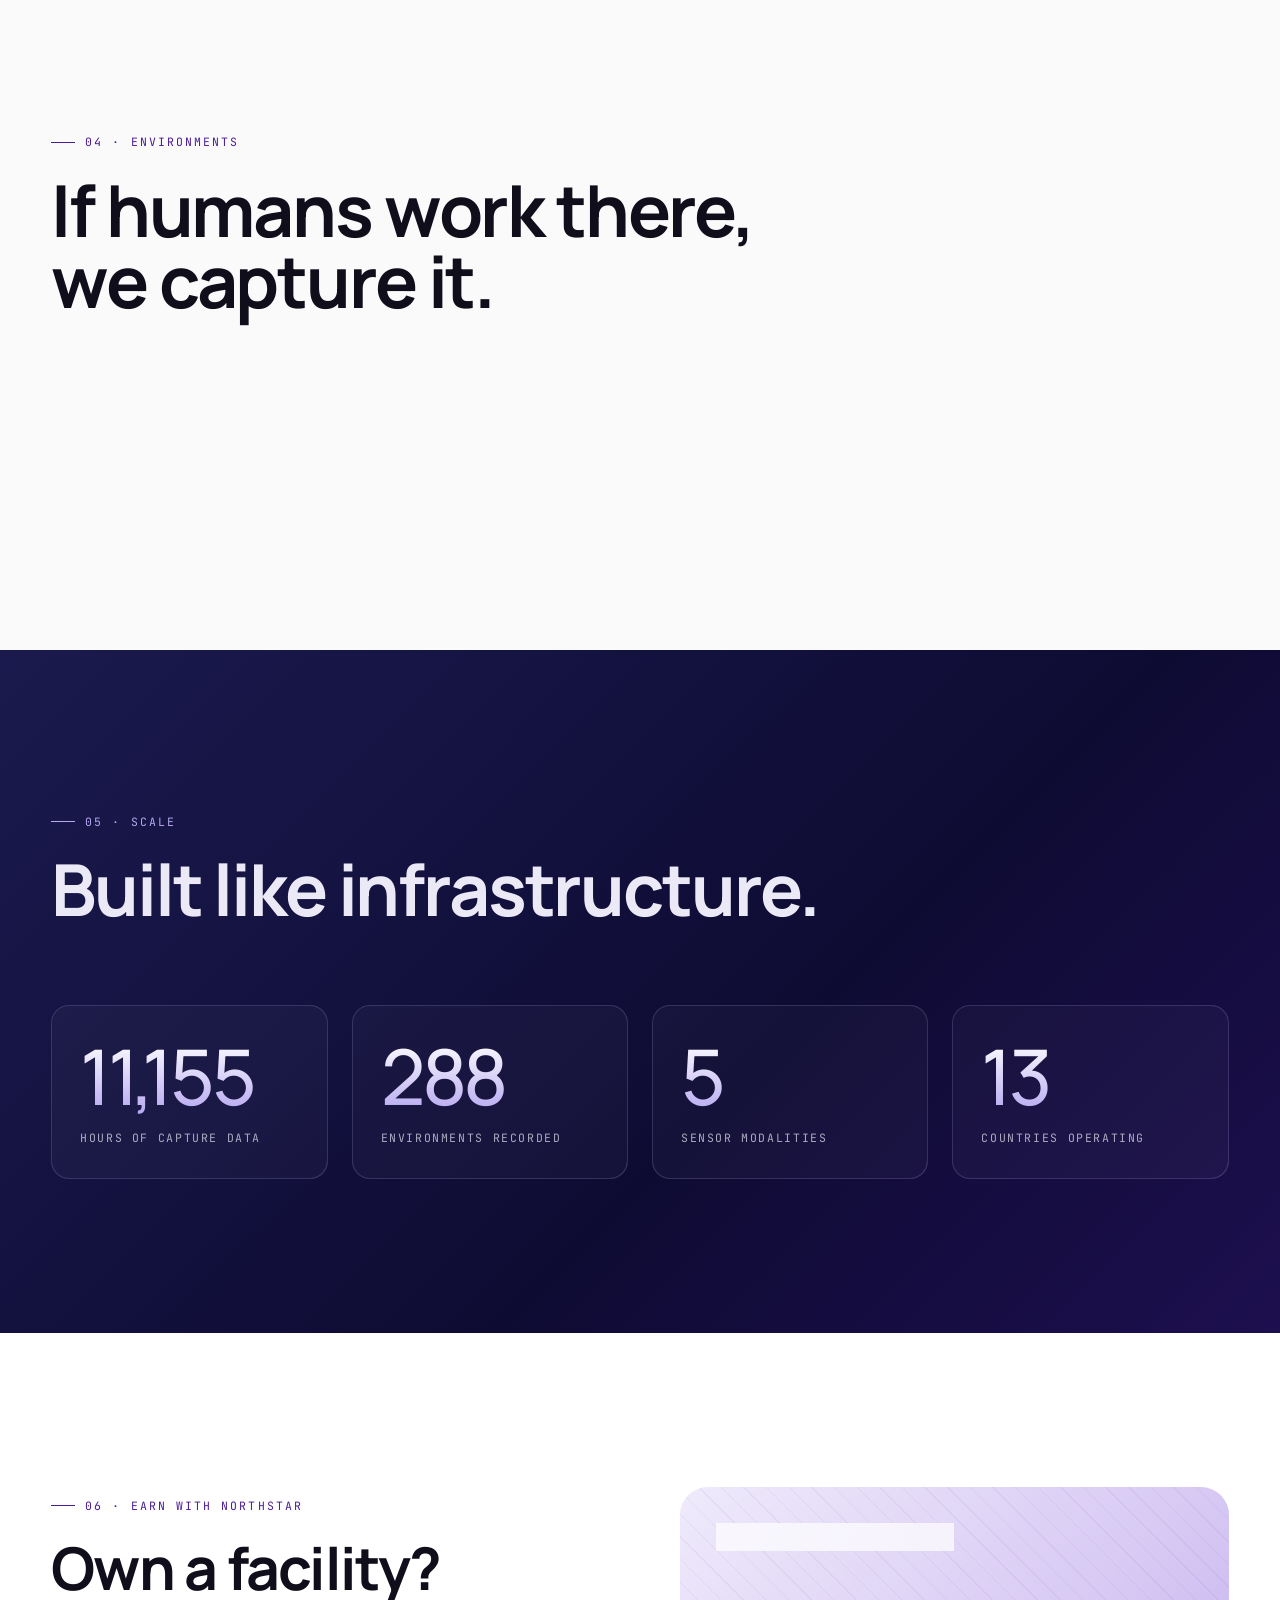
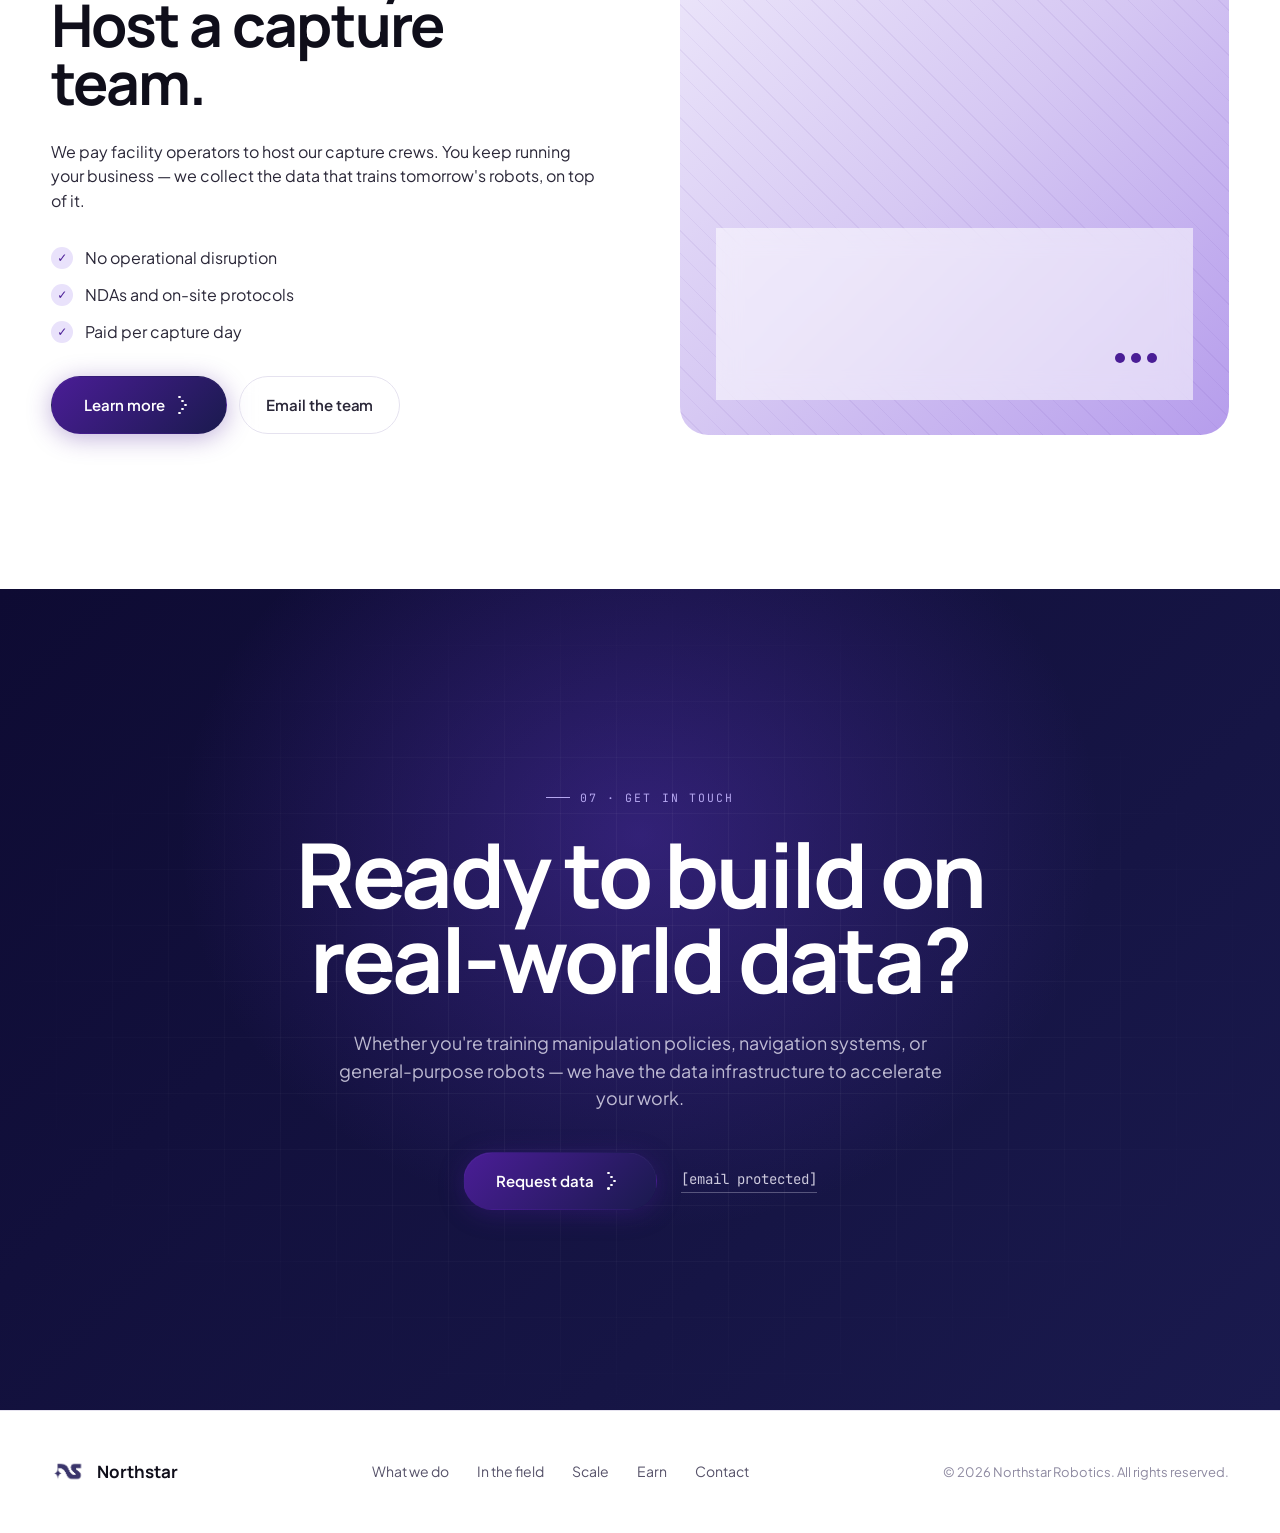
==== commit 2da9b540: "glove" ====
--- a/index.html
+++ b/index.html
@@ -112,30 +112,10 @@
           </div>
 
           <div class="modex-visual" data-id="tactile">
-            <svg class="modex-svg" viewBox="0 0 360 380" preserveAspectRatio="xMidYMid meet">
-              <g class="modex-rings" fill="none" stroke="rgba(74,29,150,0.28)" stroke-width="1" stroke-dasharray="3 5">
-                <circle cx="180" cy="220" r="70"/>
-                <circle cx="180" cy="220" r="108"/>
-                <circle cx="180" cy="220" r="148"/>
-              </g>
-              <g fill="rgba(74,29,150,0.06)" stroke="rgba(74,29,150,0.45)" stroke-width="1.4" stroke-linejoin="round">
-                <rect x="130" y="200" width="100" height="120" rx="22"/>
-                <rect x="140" y="118" width="20" height="108" rx="10"/>
-                <rect x="164" y="100" width="20" height="126" rx="10"/>
-                <rect x="188" y="112" width="20" height="114" rx="10"/>
-                <rect x="212" y="132" width="20" height="94" rx="10"/>
-                <rect x="92" y="206" width="56" height="22" rx="11" transform="rotate(-28 120 217)"/>
-              </g>
-              <g class="modex-dots">
-                <circle class="modex-dot" cx="150" cy="124" r="5"/>
-                <circle class="modex-dot" cx="174" cy="106" r="5" style="animation-delay:-0.4s"/>
-                <circle class="modex-dot" cx="198" cy="118" r="5" style="animation-delay:-0.8s"/>
-                <circle class="modex-dot" cx="222" cy="138" r="5" style="animation-delay:-1.2s"/>
-                <circle class="modex-dot" cx="100" cy="200" r="5" style="animation-delay:-1.6s"/>
-                <circle class="modex-dot" cx="180" cy="258" r="6.5" style="animation-delay:-2.0s"/>
-              </g>
-              <text x="180" y="368" text-anchor="middle" font-family="JetBrains Mono, monospace" font-size="11" fill="rgba(74,29,150,0.65)" letter-spacing="2.5">FORCE SENSING</text>
-            </svg>
+            <div class="modex-glove">
+              <div class="modex-glove-shadow" aria-hidden="true"></div>
+              <img class="modex-glove-img" src="assets/glove.png" alt="Northstar capture glove" />
+            </div>
           </div>
 
           <div class="modex-visual" data-id="multimodal">
--- a/styles.css
+++ b/styles.css
@@ -924,6 +924,46 @@
   transition: opacity 0.6s ease;
 }
 .modex-video[data-loaded="true"] { opacity: 1; }
+
+/* Tactile glove — flat PNG with scroll-driven 3D rotation */
+.modex-glove {
+  position: relative;
+  width: 100%;
+  height: 100%;
+  max-width: 500px;
+  display: flex;
+  align-items: center;
+  justify-content: center;
+  perspective: 1200px;
+}
+.modex-glove-img {
+  display: block;
+  width: auto;
+  height: 100%;
+  max-height: 420px;
+  max-width: 100%;
+  object-fit: contain;
+  will-change: transform;
+  transform-style: preserve-3d;
+  transform:
+    rotateY(var(--glove-rotY, 0deg))
+    rotateX(var(--glove-rotX, 0deg))
+    scale(var(--glove-scale, 1));
+}
+.modex-glove-shadow {
+  position: absolute;
+  bottom: 6%;
+  left: 50%;
+  width: 65%;
+  height: 60px;
+  pointer-events: none;
+  transform: translateX(-50%) scaleX(var(--glove-scale, 1));
+  background: radial-gradient(ellipse at center,
+    rgba(74,29,150,0.22) 0%,
+    rgba(74,29,150,0.06) 45%,
+    transparent 75%);
+  filter: blur(10px);
+}
 
 .modex-rec circle {
   animation: blink 1.4s infinite;
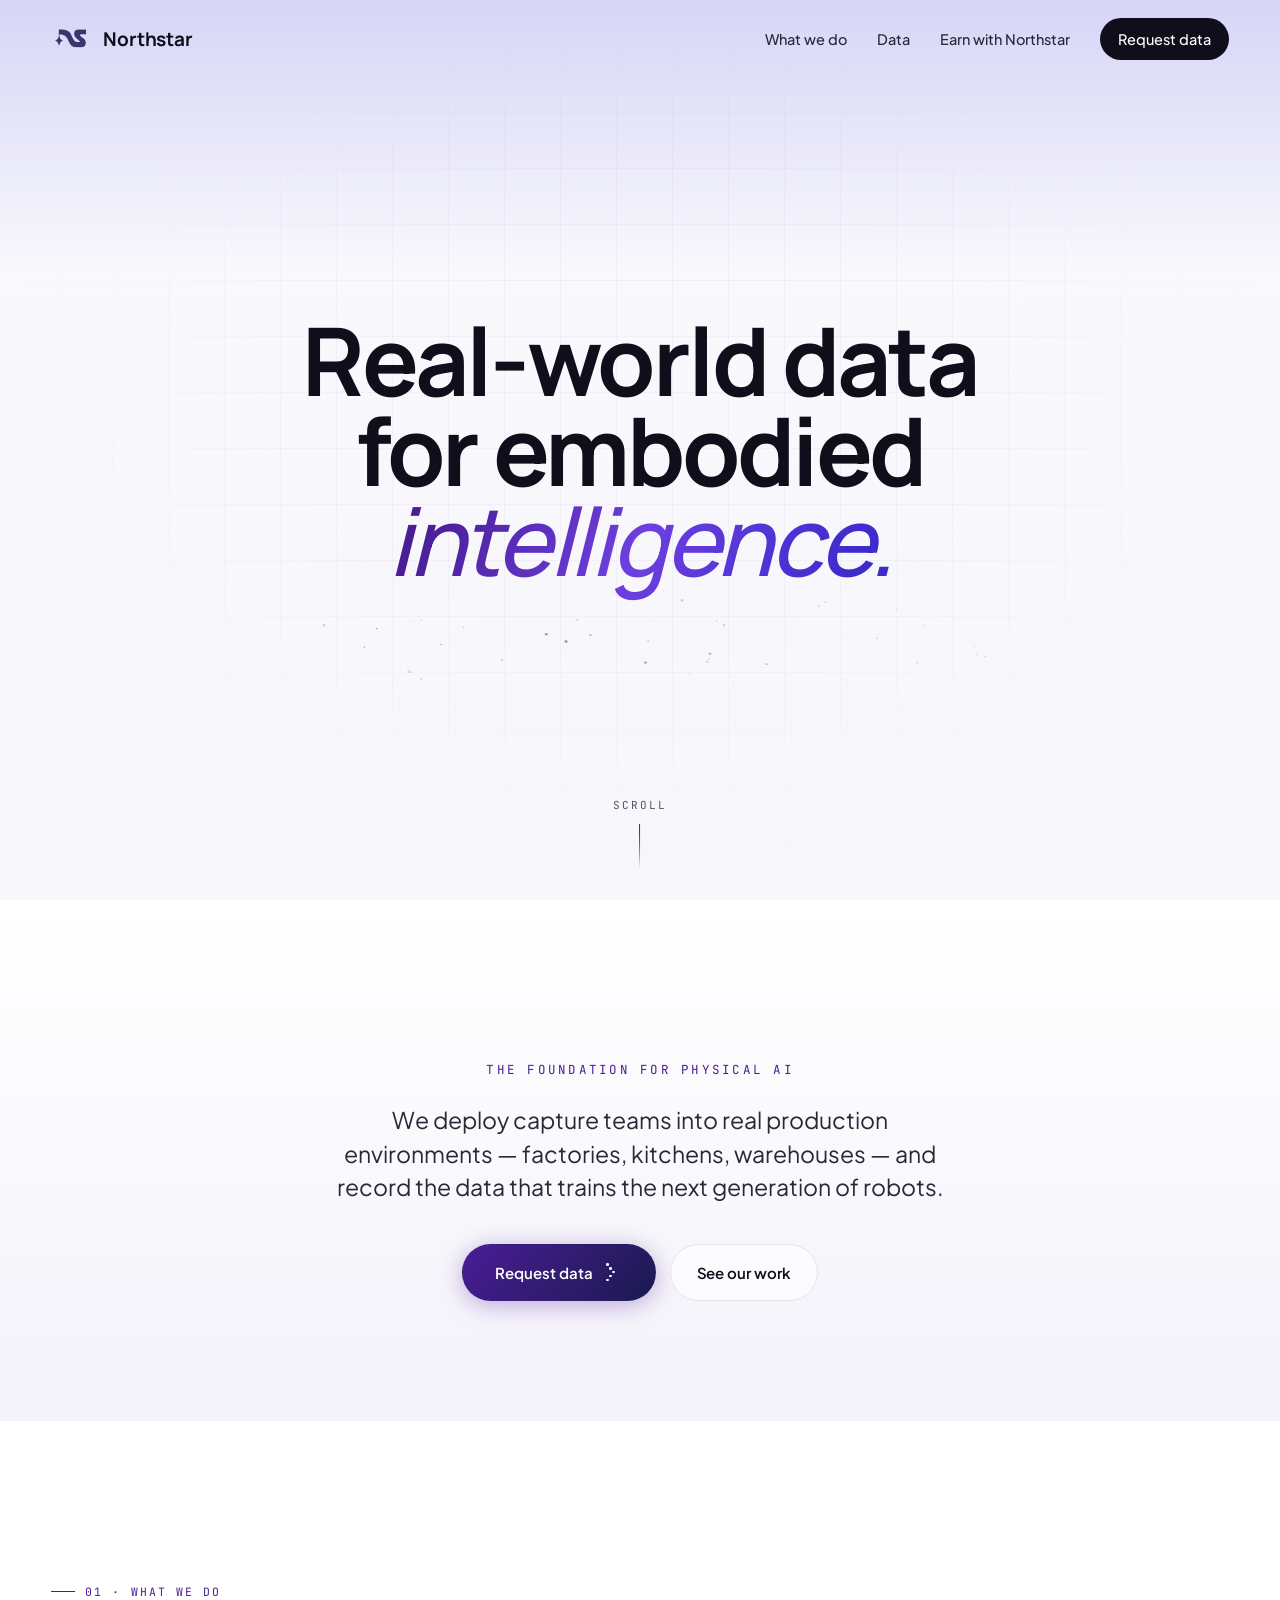
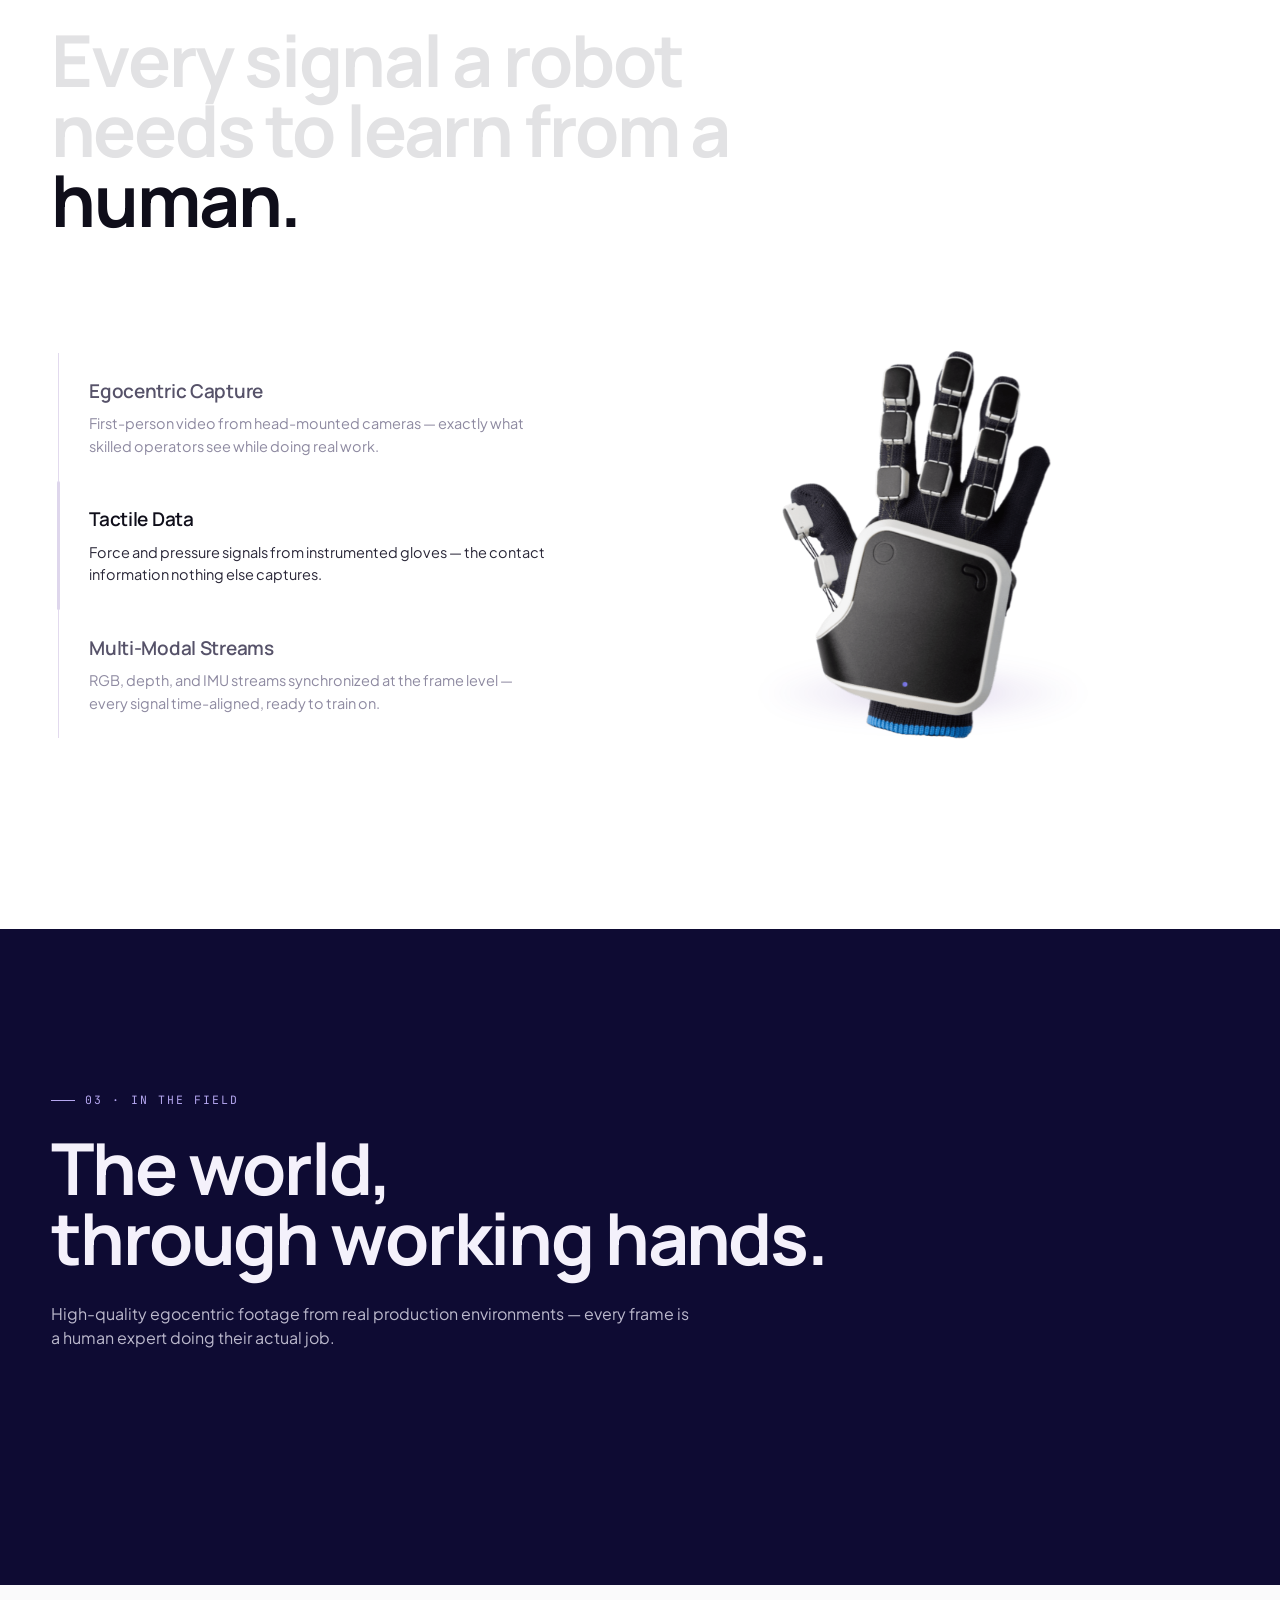
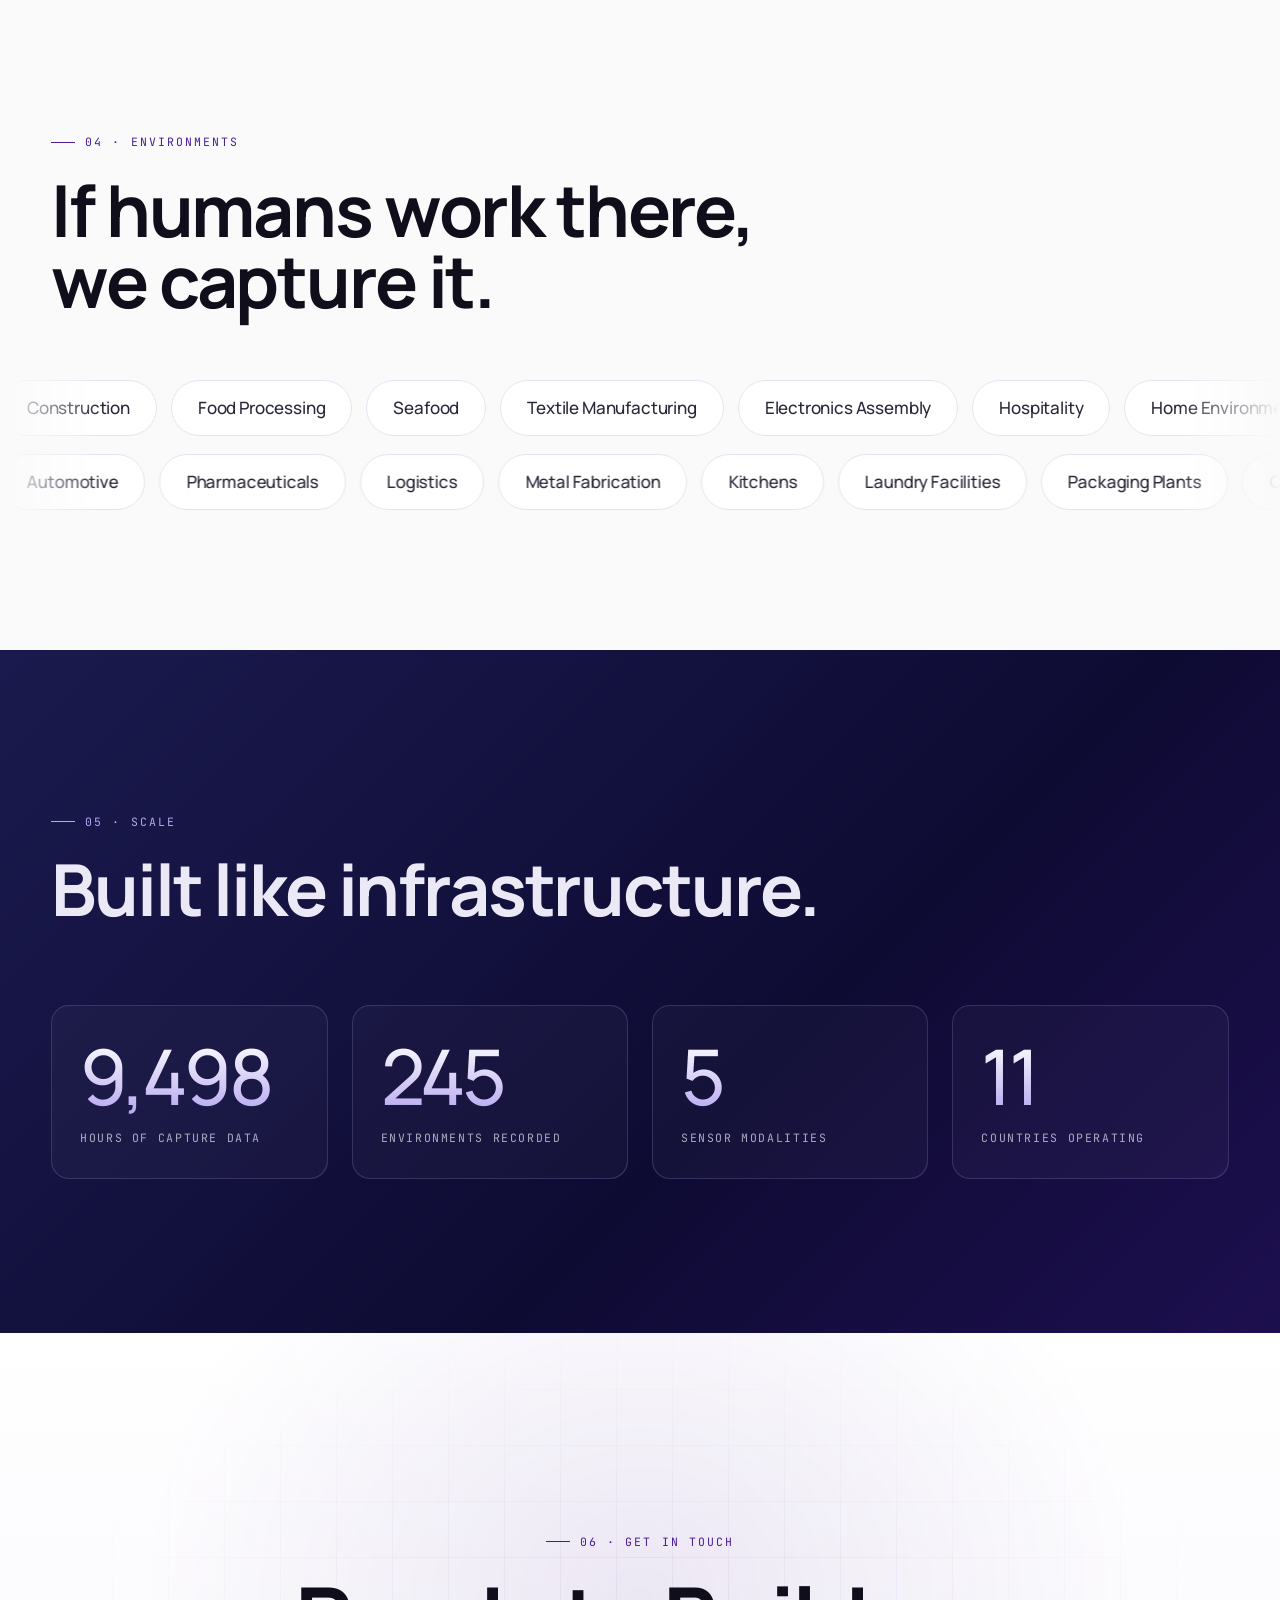
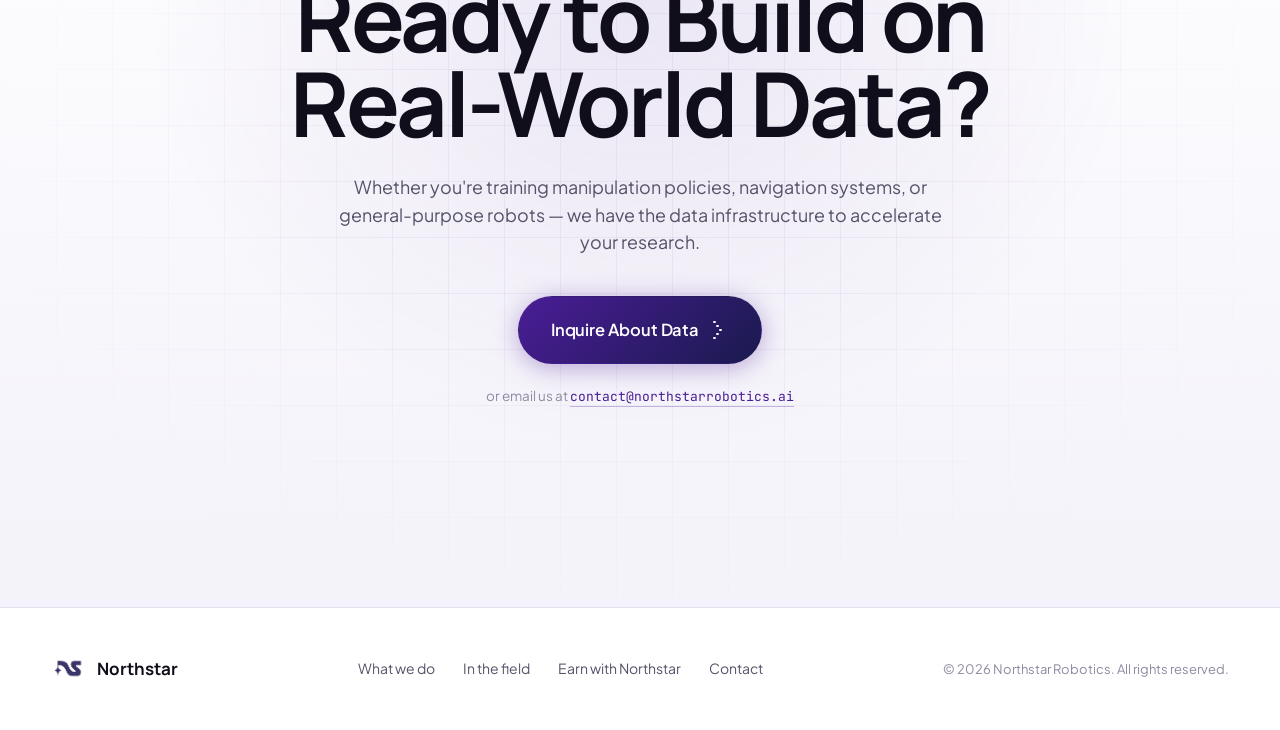
==== commit a74f7fd8: "earn pg" ====
--- a/index.html
+++ b/index.html
@@ -25,9 +25,8 @@
       </button>
       <div class="nav-links" id="nav-links">
         <a href="#what">What we do</a>
-        <a href="#field">In the field</a>
-        <a href="#scale">Scale</a>
-        <a href="#earn">Earn</a>
+        <a href="#field">Data</a>
+        <a href="earn/index.html">Earn with Northstar</a>
         <a href="#contact" class="nav-cta">Request data</a>
       </div>
     </div>
@@ -253,57 +252,22 @@
     </div>
   </section>
 
-  <!-- ============ EARN WITH NORTHSTAR ============ -->
-  <section class="section section-light" id="earn">
-    <div class="section-inner">
-      <div class="earn-split">
-        <div class="earn-copy reveal">
-          <span class="section-label">06 · Earn with Northstar</span>
-          <h2 class="section-title">Own a facility?<br/>Host a capture team.</h2>
-          <p class="section-desc">
-            We pay facility operators to host our capture crews. You keep running your business — we collect the data that trains tomorrow's robots, on top of it.
-          </p>
-          <ul class="earn-list">
-            <li><span class="earn-tick">✓</span> No operational disruption</li>
-            <li><span class="earn-tick">✓</span> NDAs and on-site protocols</li>
-            <li><span class="earn-tick">✓</span> Paid per capture day</li>
-          </ul>
-          <div class="earn-cta">
-            <a href="earn/" class="btn btn-primary">Learn more <span aria-hidden="true">→</span></a>
-            <a href="/cdn-cgi/l/email-protection#086b67667c696b7c4866677a7c607b7c697a7a676a677c616b7b266961377b7d6a626d6b7c3540677b7c61666f2d3a38692d3a386b69787c7d7a6d2d3a387c6d6965" class="btn btn-ghost btn-ghost-light">Email the team</a>
-          </div>
-        </div>
-        <div class="earn-visual reveal" data-delay="120" aria-hidden="true">
-          <div class="earn-card">
-            <div class="earn-card-stripes"></div>
-            <div class="earn-card-tag">FACILITY · CAPTURE&nbsp;DAY · 08:14</div>
-            <div class="earn-card-meta">
-              <div><span>OPERATORS</span><b>04</b></div>
-              <div><span>RIGS</span><b>02</b></div>
-              <div><span>HRS LOGGED</span><b>06:32</b></div>
-              <div><span>STREAMS</span><b>RGB · D · IMU · F</b></div>
-            </div>
-            <div class="earn-card-pulse"><span></span><span></span><span></span></div>
-          </div>
-        </div>
-      </div>
-    </div>
-  </section>
-
-  <!-- ============ CTA ============ -->
+  <!-- ============ CTA / CONTACT ============ -->
   <section class="section section-cta" id="contact">
     <div class="section-inner cta-inner">
-      <span class="section-label section-label-dark reveal">07 · Get in touch</span>
+      <span class="section-label reveal">06 · Get in touch</span>
       <h2 class="cta-title reveal">
-        Ready to build on<br/>real-world data?
+        Ready to Build on<br/>Real-World Data?
       </h2>
       <p class="cta-sub reveal">
-        Whether you're training manipulation policies, navigation systems, or general-purpose robots — we have the data infrastructure to accelerate your work.
+        Whether you're training manipulation policies, navigation systems, or general-purpose robots — we have the data infrastructure to accelerate your research.
       </p>
       <div class="cta-actions reveal">
-        <a href="/cdn-cgi/l/email-protection#1f7c70716b7e7c6b5f71706d6b776c6b7e6d6d707d706b767c6c317e76" class="btn btn-on-dark">Request data <span aria-hidden="true">→</span></a>
-        <a href="/cdn-cgi/l/email-protection#680b07061c090b1c2806071a1c001b1c091a1a070a071c010b1b460901" class="cta-email"><span class="__cf_email__" data-cfemail="55363a3b21343621153b3a27213d26213427273a373a213c36267b343c">[email&#160;protected]</span></a>
-      </div>
+        <a href="mailto:contact@northstarrobotics.ai" class="btn btn-primary btn-lg">Inquire About Data</a>
+      </div>
+      <p class="cta-note reveal">
+        or email us at <a href="mailto:contact@northstarrobotics.ai" class="cta-email">contact@northstarrobotics.ai</a>
+      </p>
     </div>
   </section>
 
@@ -317,9 +281,8 @@
       <nav class="footer-links" aria-label="Footer">
         <a href="#what">What we do</a>
         <a href="#field">In the field</a>
-        <a href="#scale">Scale</a>
-        <a href="#earn">Earn</a>
-        <a href="/cdn-cgi/l/email-protection#02616d6c76636176426c6d70766a71766370706d606d766b61712c636b">Contact</a>
+        <a href="earn/index.html">Earn with Northstar</a>
+        <a href="#contact">Contact</a>
       </nav>
       <p class="footer-copy">© 2026 Northstar Robotics. All rights reserved.</p>
     </div>
--- a/styles.css
+++ b/styles.css
@@ -310,7 +310,7 @@
 /* ============ HERO INTRO (reveal section) ============ */
 .hero-intro {
   padding: clamp(80px, 14vw, 160px) var(--pad-x) clamp(60px, 10vw, 120px);
-  background: var(--bg);
+  background: linear-gradient(180deg, #FFFFFF 0%, var(--bg-tint) 100%);
 }
 .hero-intro-inner {
   max-width: 760px;
@@ -413,6 +413,24 @@
     0 10px 28px rgba(74, 29, 150, 0.55),
     0 0 48px rgba(109, 63, 224, 0.45);
 }
+
+/* btn-on-dark variant: white pill with navy text, for use on dark gradient
+   backgrounds. Same layered DOM as btn-primary; only the surface differs. */
+.btn-on-dark {
+  background: #fff;
+  color: var(--accent-2);
+  box-shadow: 0 8px 24px rgba(0,0,0,0.22), inset 0 -1px 0 rgba(0,0,0,0.04);
+}
+.btn-on-dark:hover {
+  background: #fff;
+  color: var(--accent-2);
+  box-shadow:
+    0 0 0 1px rgba(255,255,255,0.5),
+    0 12px 32px rgba(0,0,0,0.28),
+    0 0 56px rgba(255,255,255,0.28);
+}
+.btn-on-dark .btn-bg { background: #fff; }
+.btn-on-dark:hover .btn-bg { background: #fff; filter: brightness(1.02); }
 
 /* Layered structure (injected by main.js) */
 .btn-bg {
@@ -1369,9 +1387,9 @@
 /* ============ CTA ============ */
 .section-cta {
   background:
-    radial-gradient(60% 80% at 50% 30%, rgba(109, 63, 224, 0.35), transparent 60%),
-    linear-gradient(135deg, var(--accent-deep) 0%, var(--accent-2) 100%);
-  color: #fff;
+    radial-gradient(60% 80% at 50% 30%, rgba(74, 29, 150, 0.09), transparent 65%),
+    linear-gradient(180deg, #FFFFFF 0%, var(--bg-tint) 100%);
+  color: var(--ink);
   text-align: center;
   padding-block: clamp(120px, 16vw, 200px);
   position: relative;
@@ -1382,10 +1400,11 @@
   position: absolute;
   inset: 0;
   background-image:
-    linear-gradient(rgba(255,255,255,0.04) 1px, transparent 1px),
-    linear-gradient(90deg, rgba(255,255,255,0.04) 1px, transparent 1px);
+    linear-gradient(rgba(74, 29, 150, 0.05) 1px, transparent 1px),
+    linear-gradient(90deg, rgba(74, 29, 150, 0.05) 1px, transparent 1px);
   background-size: 56px 56px;
   mask-image: radial-gradient(ellipse at center, #000 30%, transparent 75%);
+  -webkit-mask-image: radial-gradient(ellipse at center, #000 30%, transparent 75%);
   pointer-events: none;
 }
 .cta-inner {
@@ -1406,7 +1425,7 @@
 }
 .cta-sub {
   font-size: clamp(16px, 1.4vw, 20px);
-  color: rgba(236, 233, 247, 0.78);
+  color: var(--ink-3);
   max-width: 620px;
   margin: 0 0 40px;
 }
@@ -1417,14 +1436,19 @@
   flex-wrap: wrap;
   justify-content: center;
 }
+.cta-note {
+  font-size: 13.5px;
+  color: var(--ink-4);
+  margin: 22px 0 0;
+}
 .cta-email {
   font-family: var(--font-mono);
-  font-size: 14px;
-  color: rgba(236, 233, 247, 0.85);
-  border-bottom: 1px solid rgba(236, 233, 247, 0.3);
-  padding-bottom: 2px;
-}
-.cta-email:hover { color: #fff; border-bottom-color: #fff; }
+  font-size: 13px;
+  color: var(--accent);
+  border-bottom: 1px solid rgba(74, 29, 150, 0.3);
+  padding-bottom: 1px;
+}
+.cta-email:hover { color: var(--accent-2); border-bottom-color: var(--accent-2); }
 
 /* ============ FOOTER ============ */
 .footer {
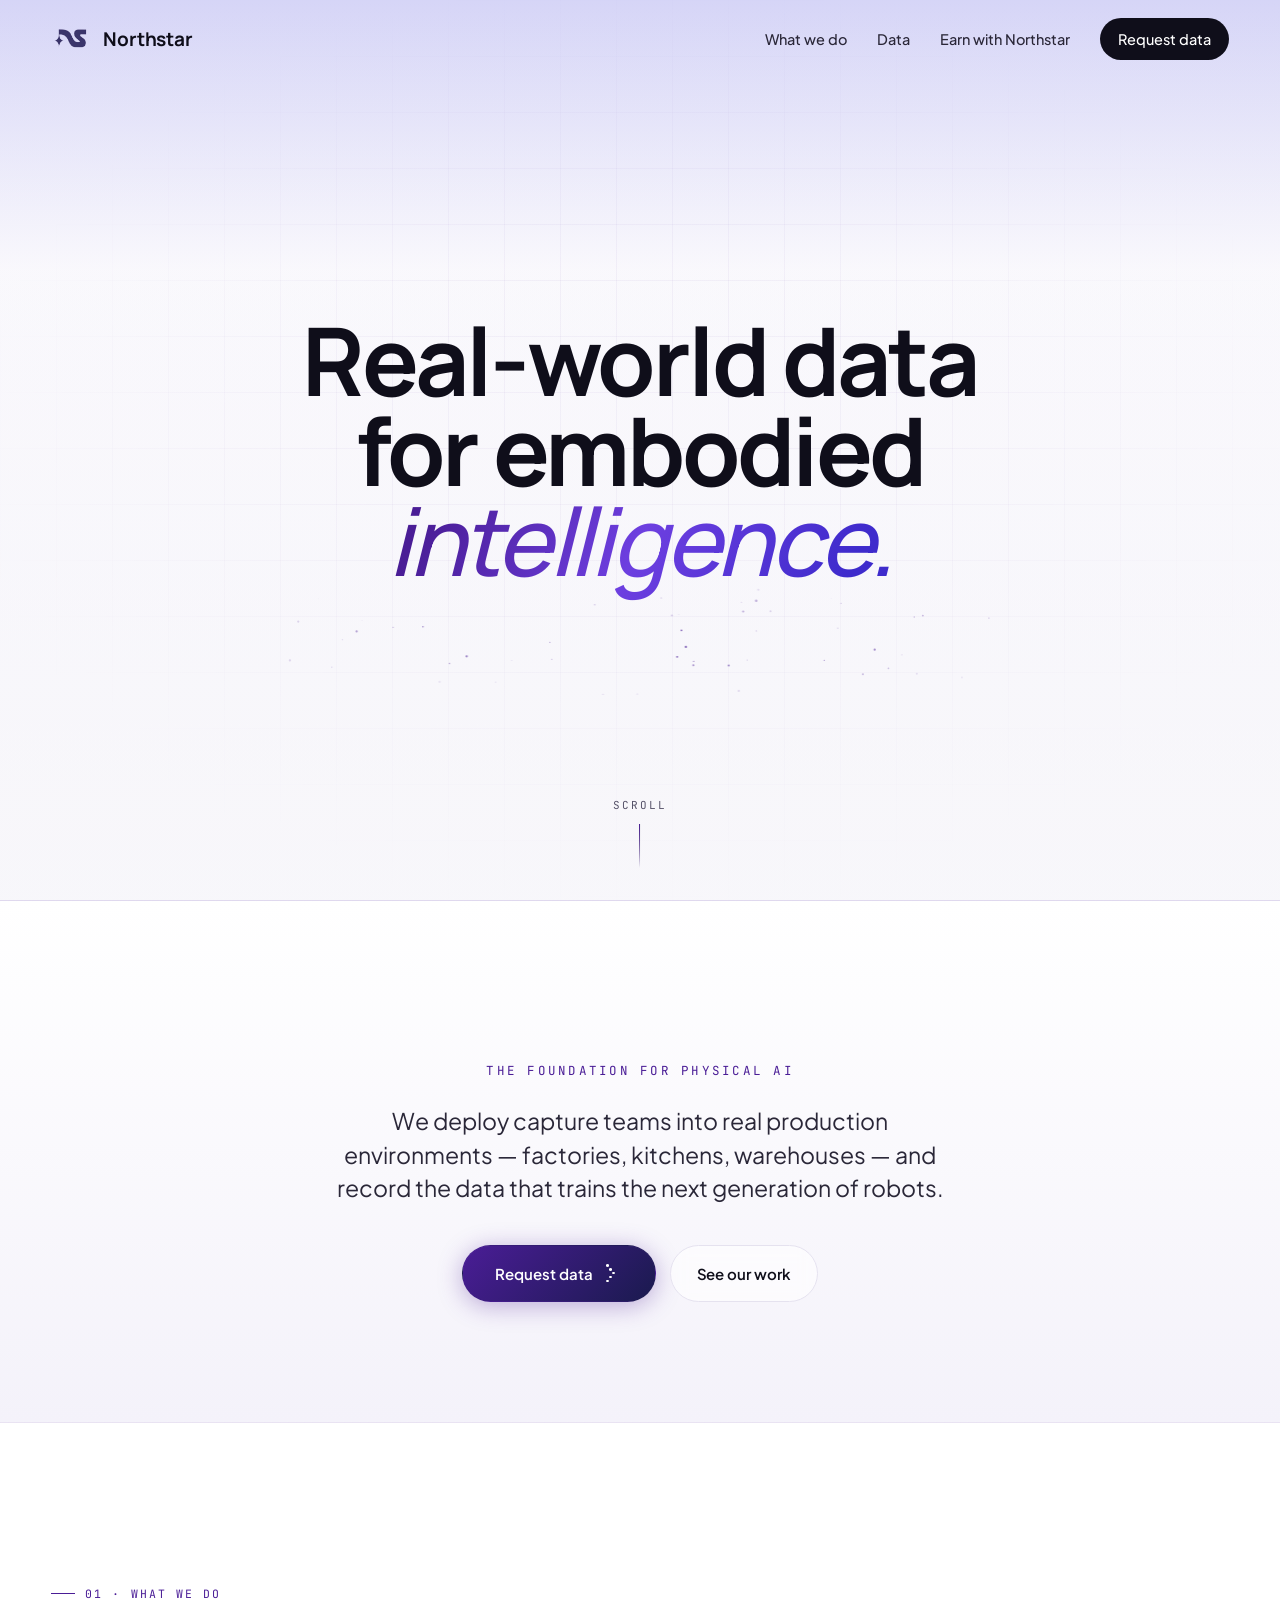
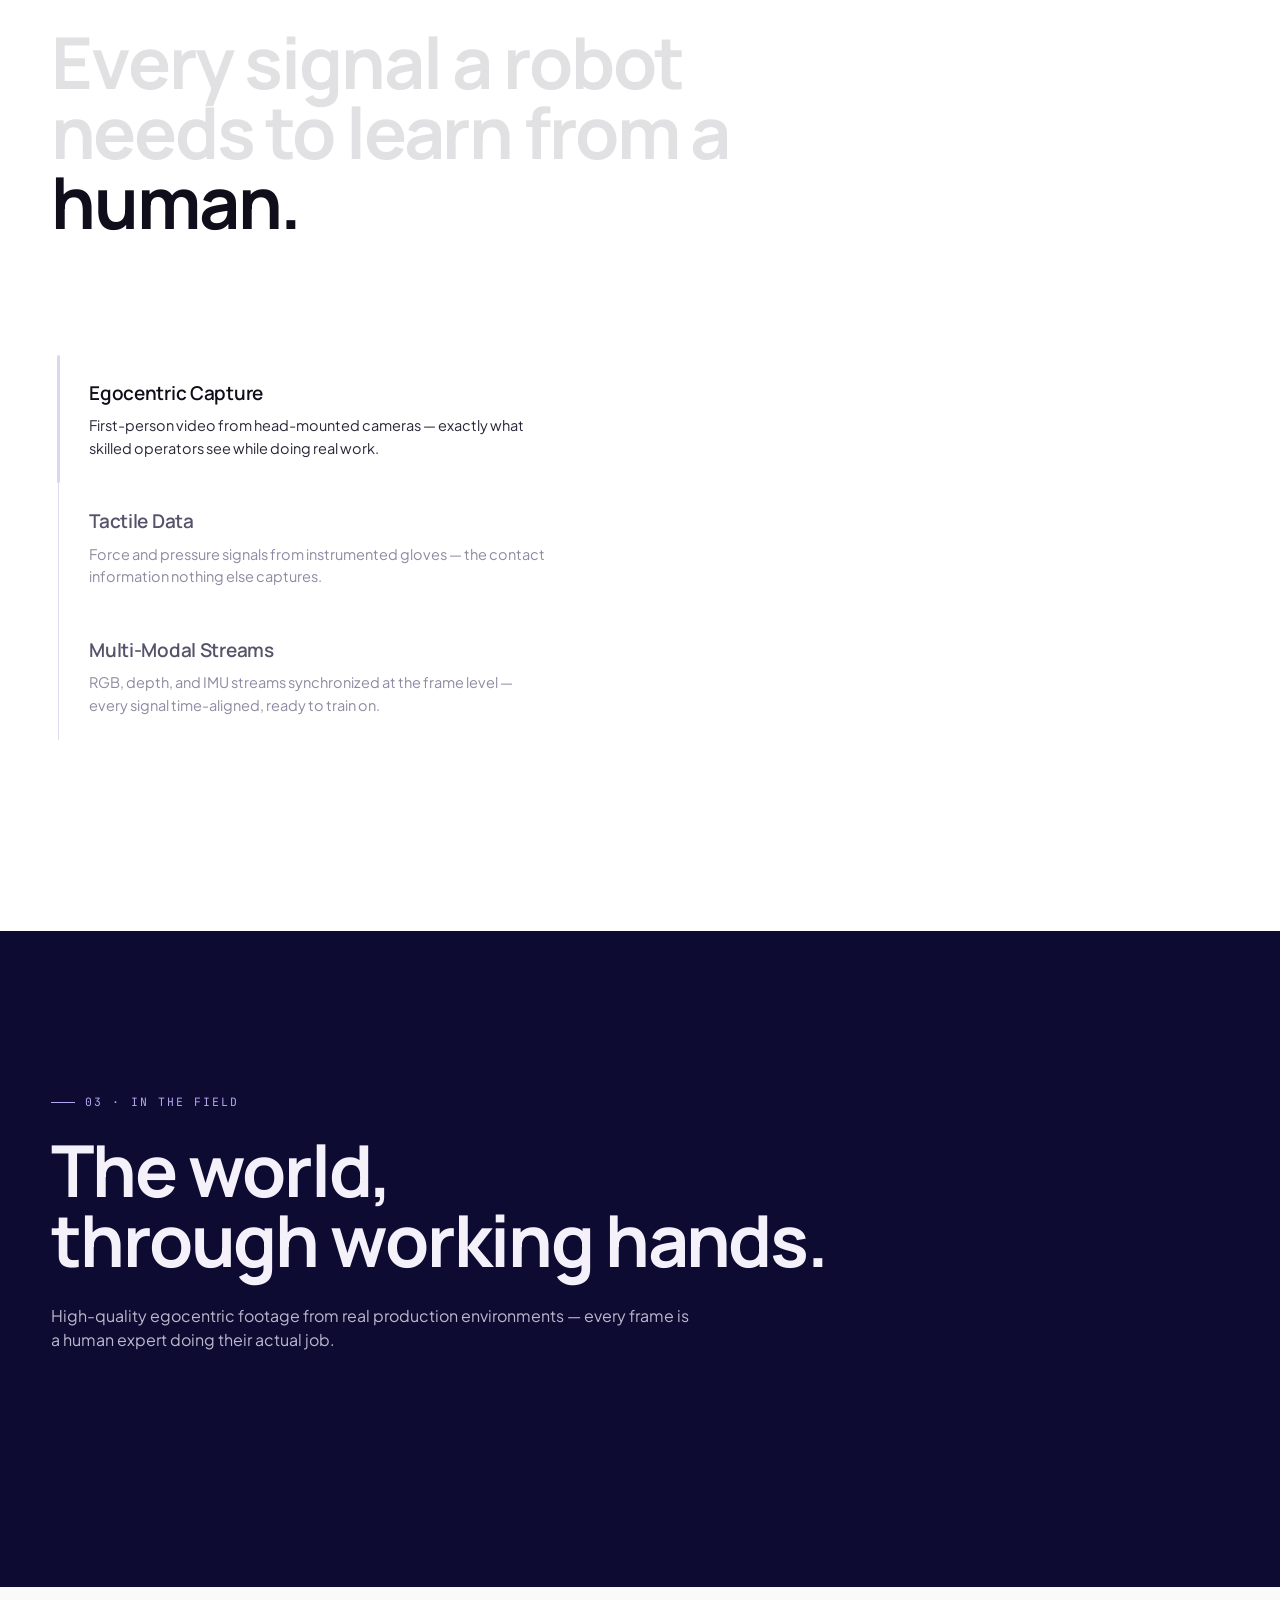
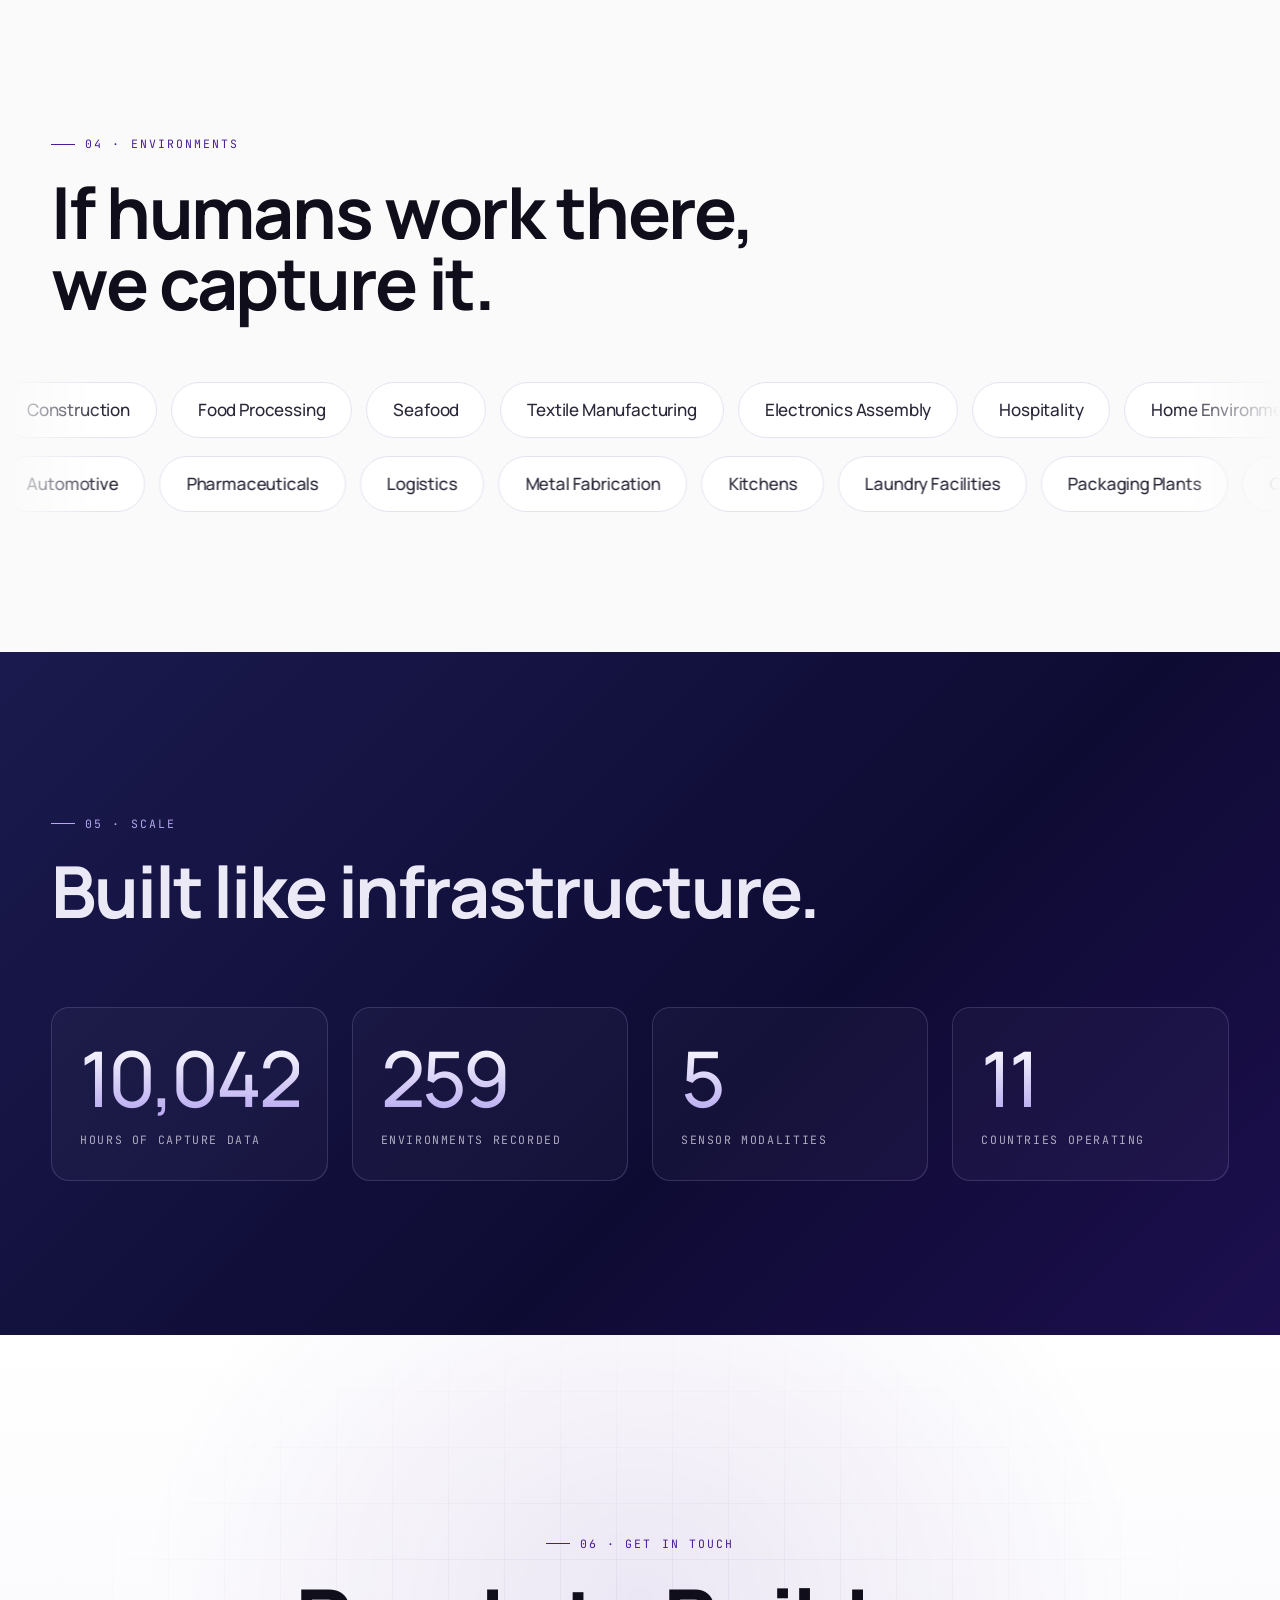
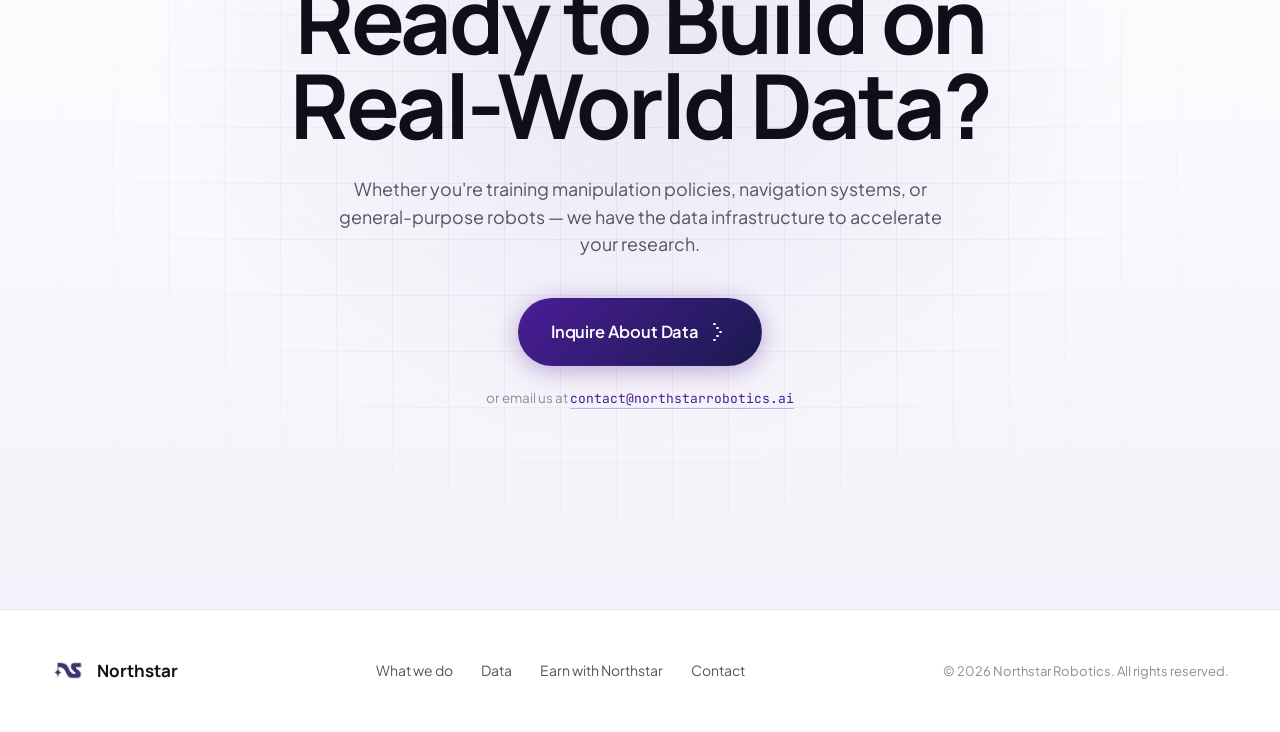
==== commit 476b9d14: "s" ====
--- a/index.html
+++ b/index.html
@@ -280,7 +280,7 @@
       </div>
       <nav class="footer-links" aria-label="Footer">
         <a href="#what">What we do</a>
-        <a href="#field">In the field</a>
+        <a href="#field">Data</a>
         <a href="earn/index.html">Earn with Northstar</a>
         <a href="#contact">Contact</a>
       </nav>
--- a/styles.css
+++ b/styles.css
@@ -311,6 +311,8 @@
 .hero-intro {
   padding: clamp(80px, 14vw, 160px) var(--pad-x) clamp(60px, 10vw, 120px);
   background: linear-gradient(180deg, #FFFFFF 0%, var(--bg-tint) 100%);
+  border-top: 1px solid rgba(74, 29, 150, 0.12);
+  border-bottom: 1px solid rgba(74, 29, 150, 0.12);
 }
 .hero-intro-inner {
   max-width: 760px;
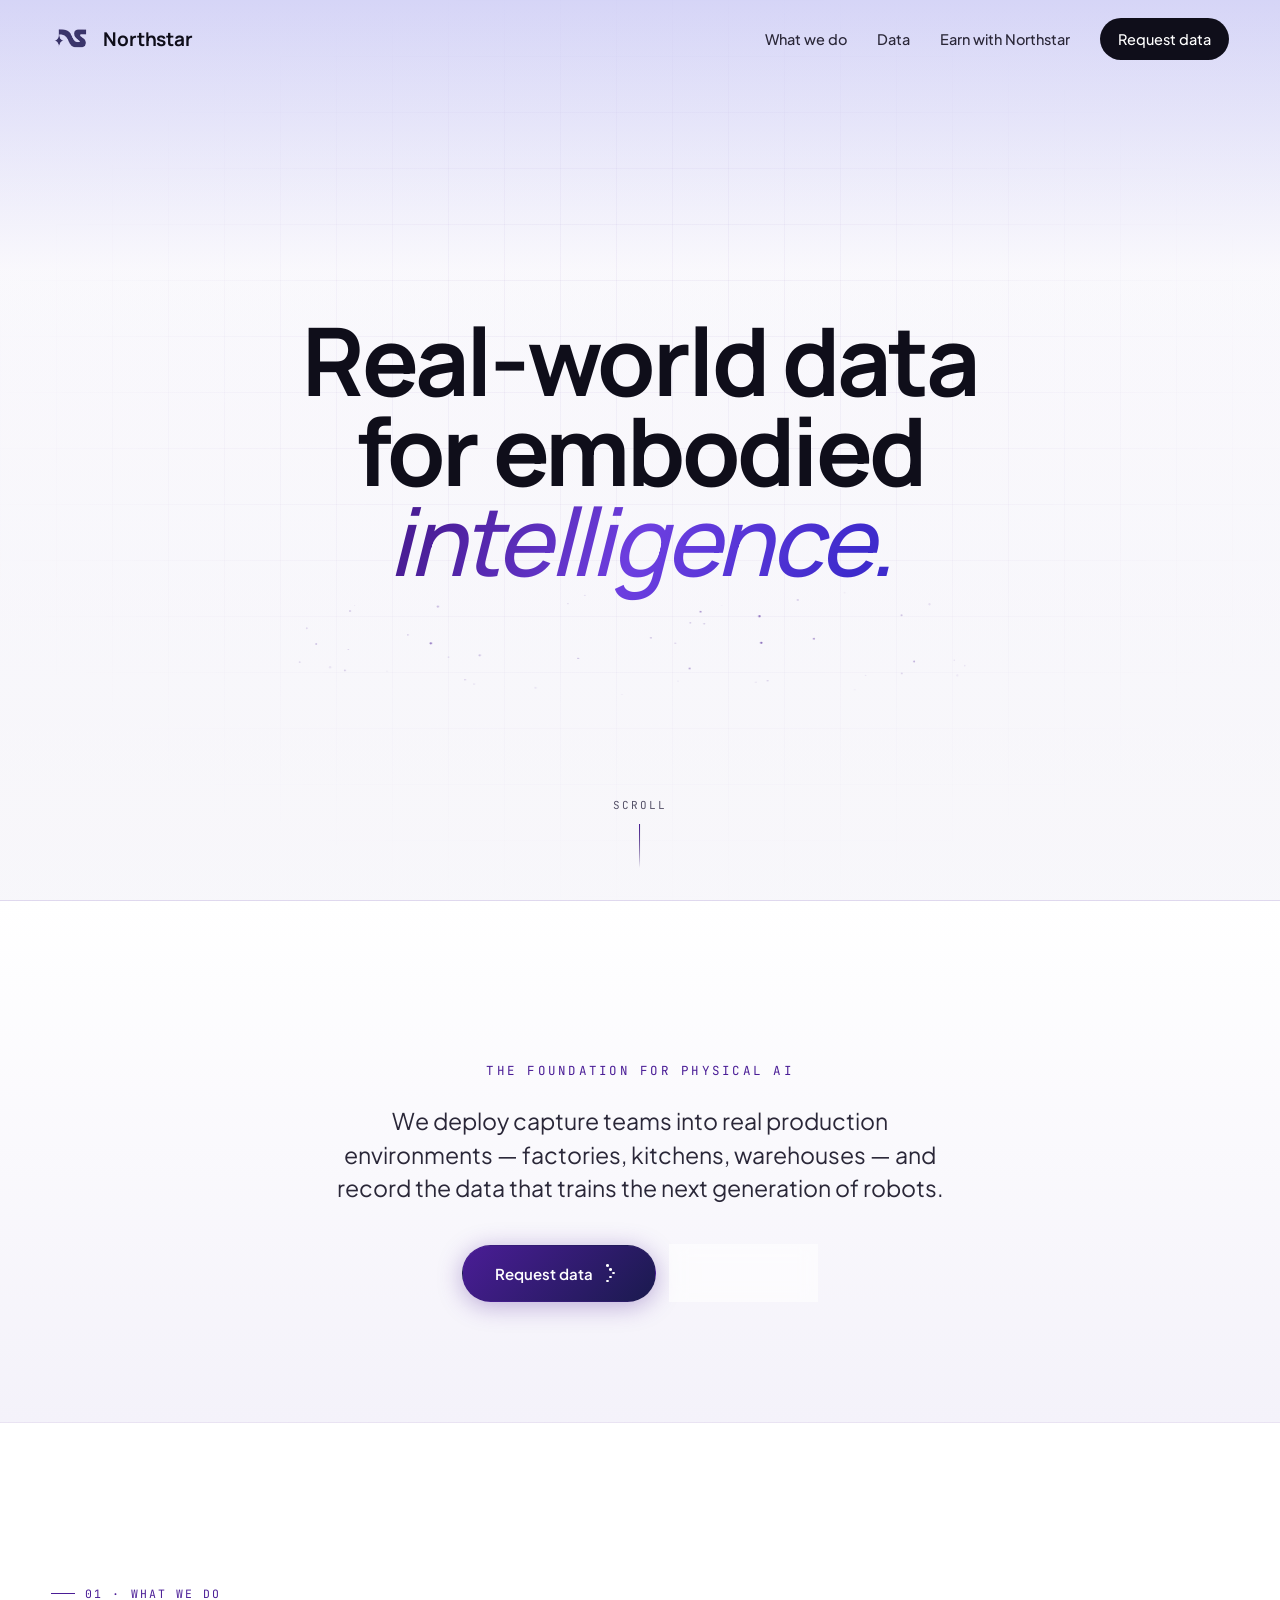
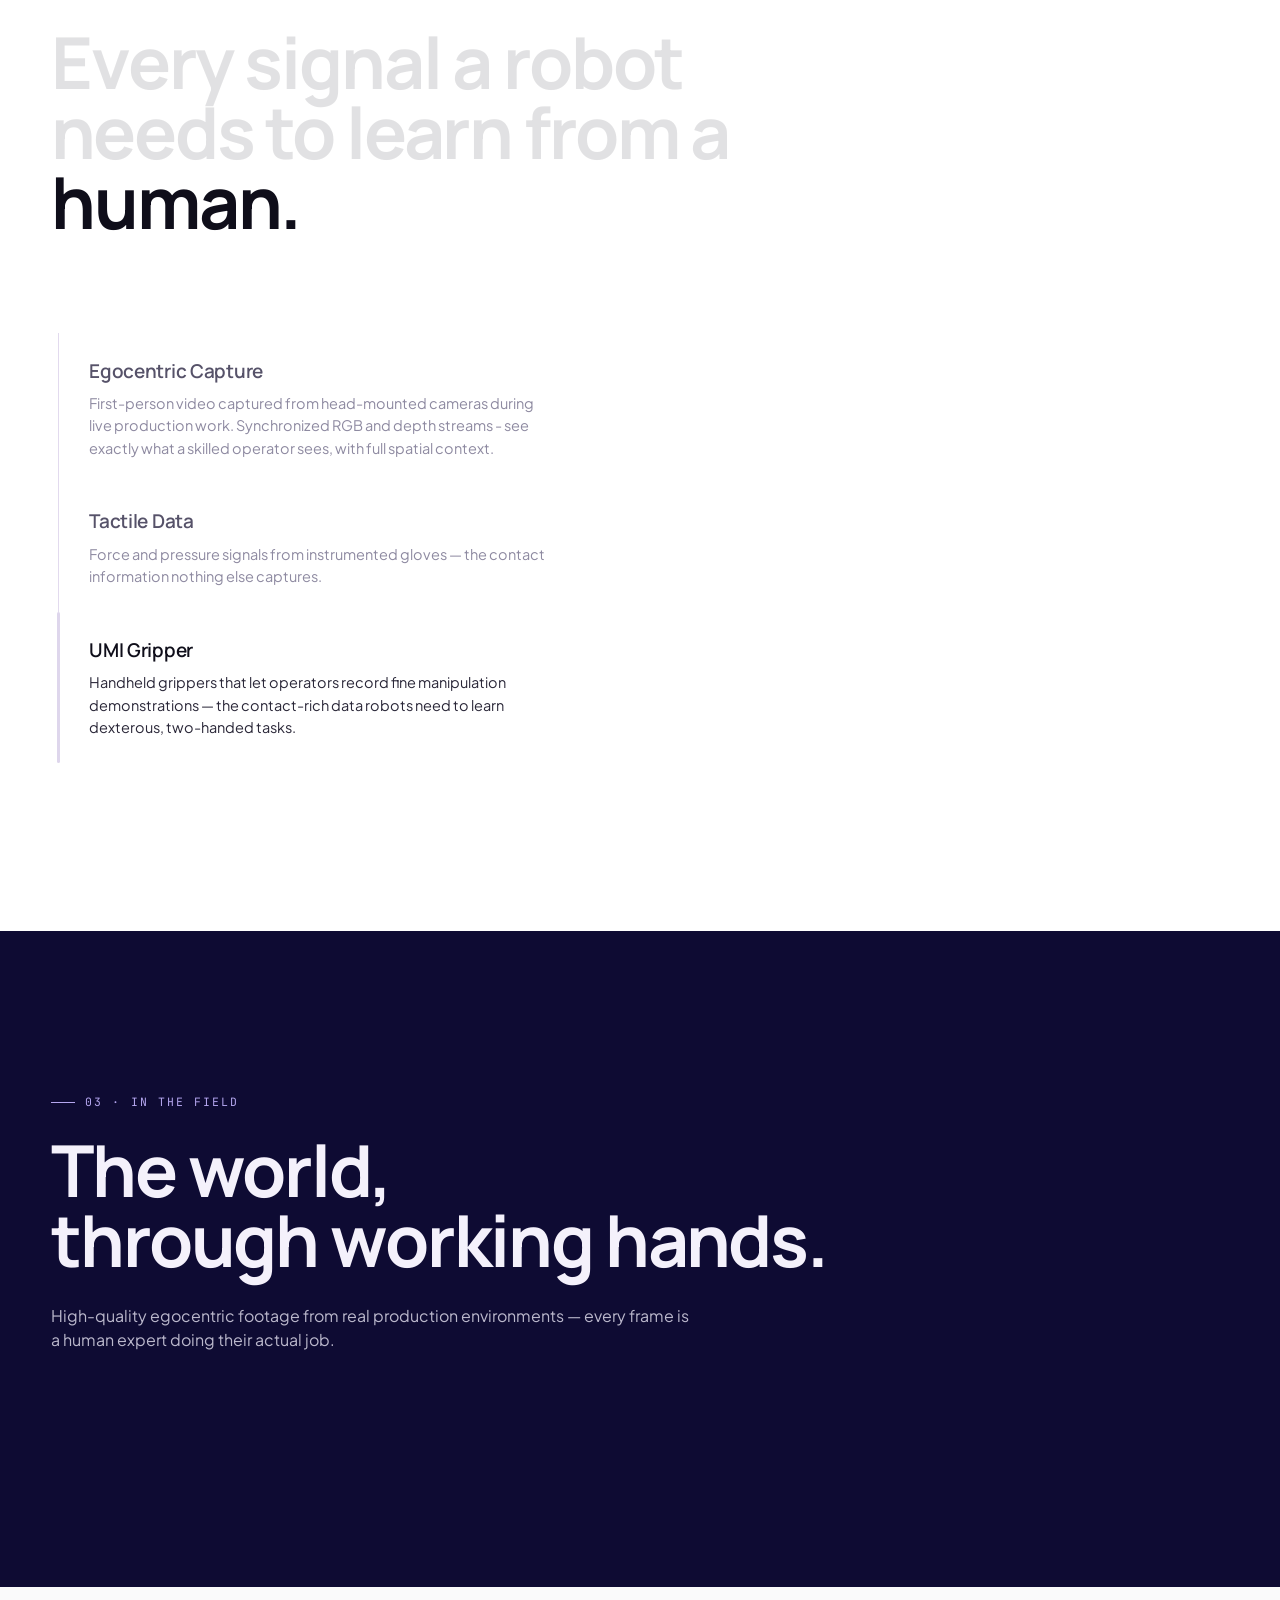
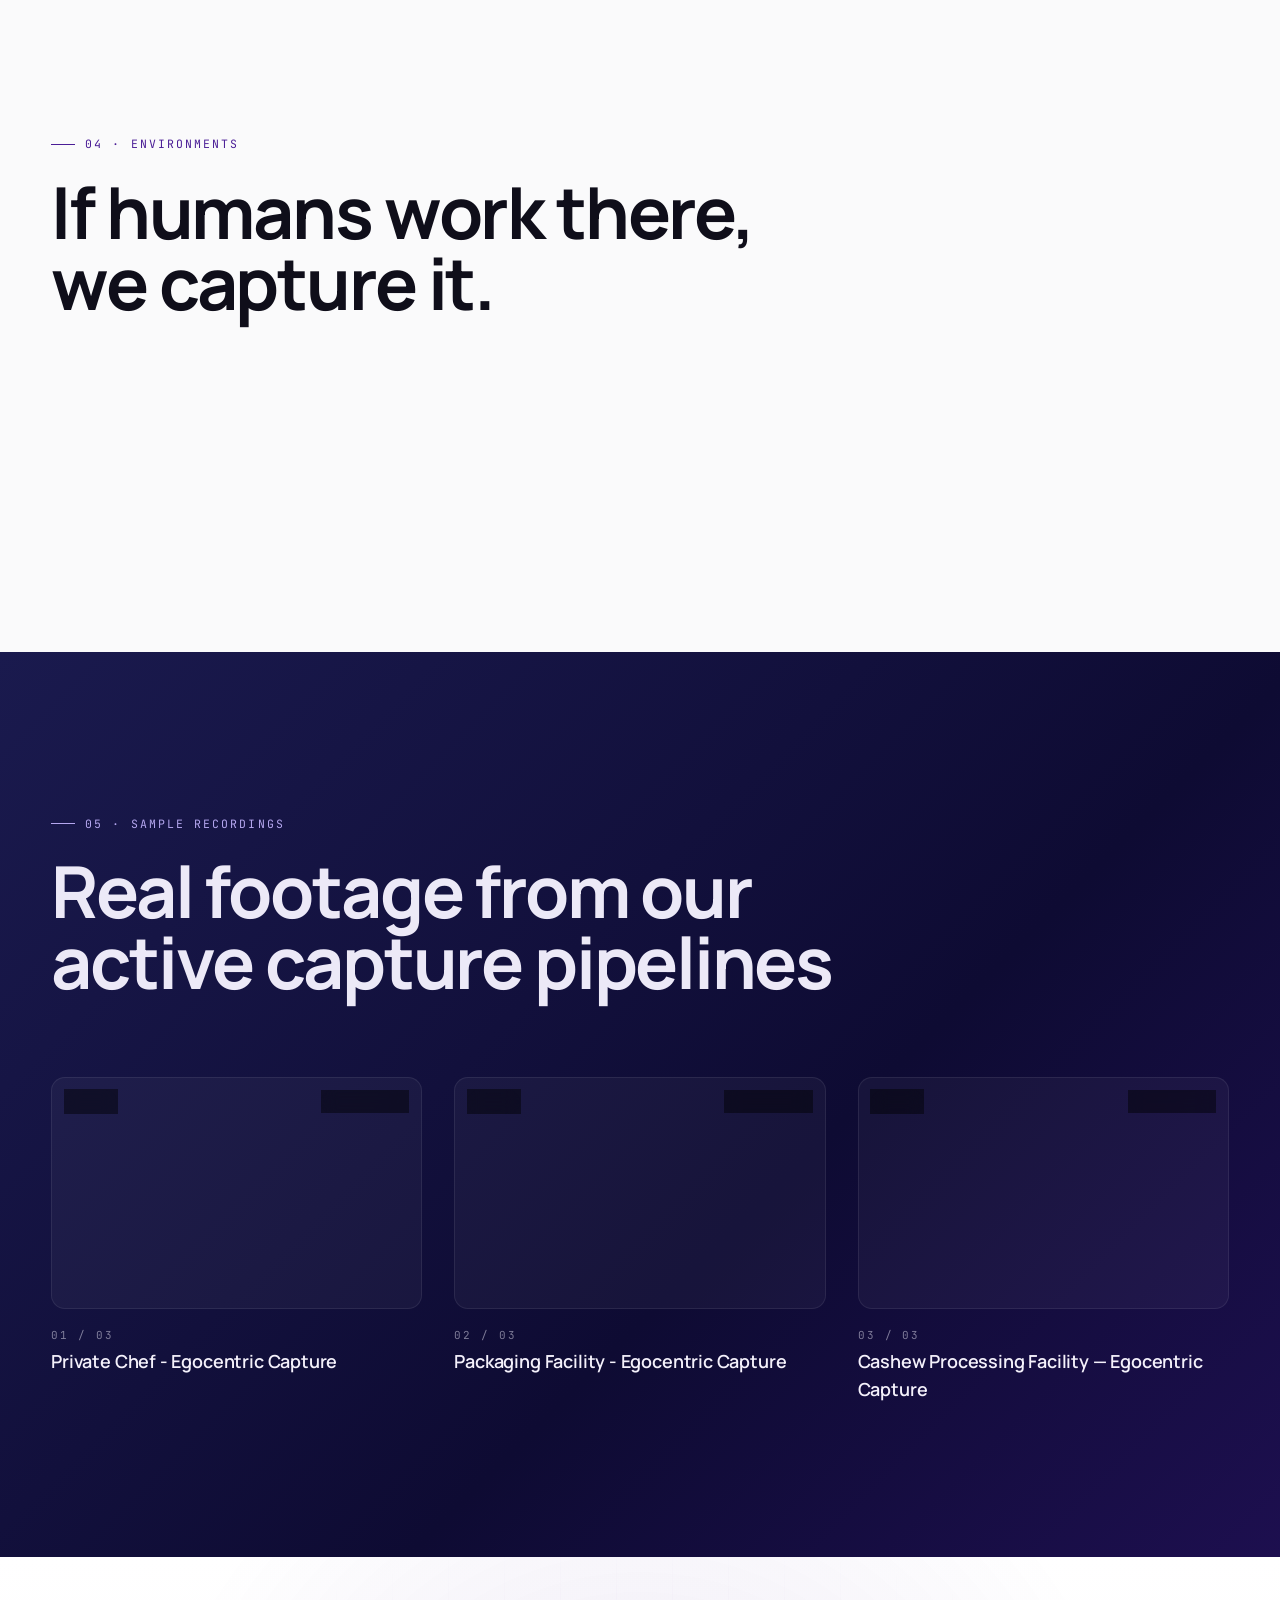
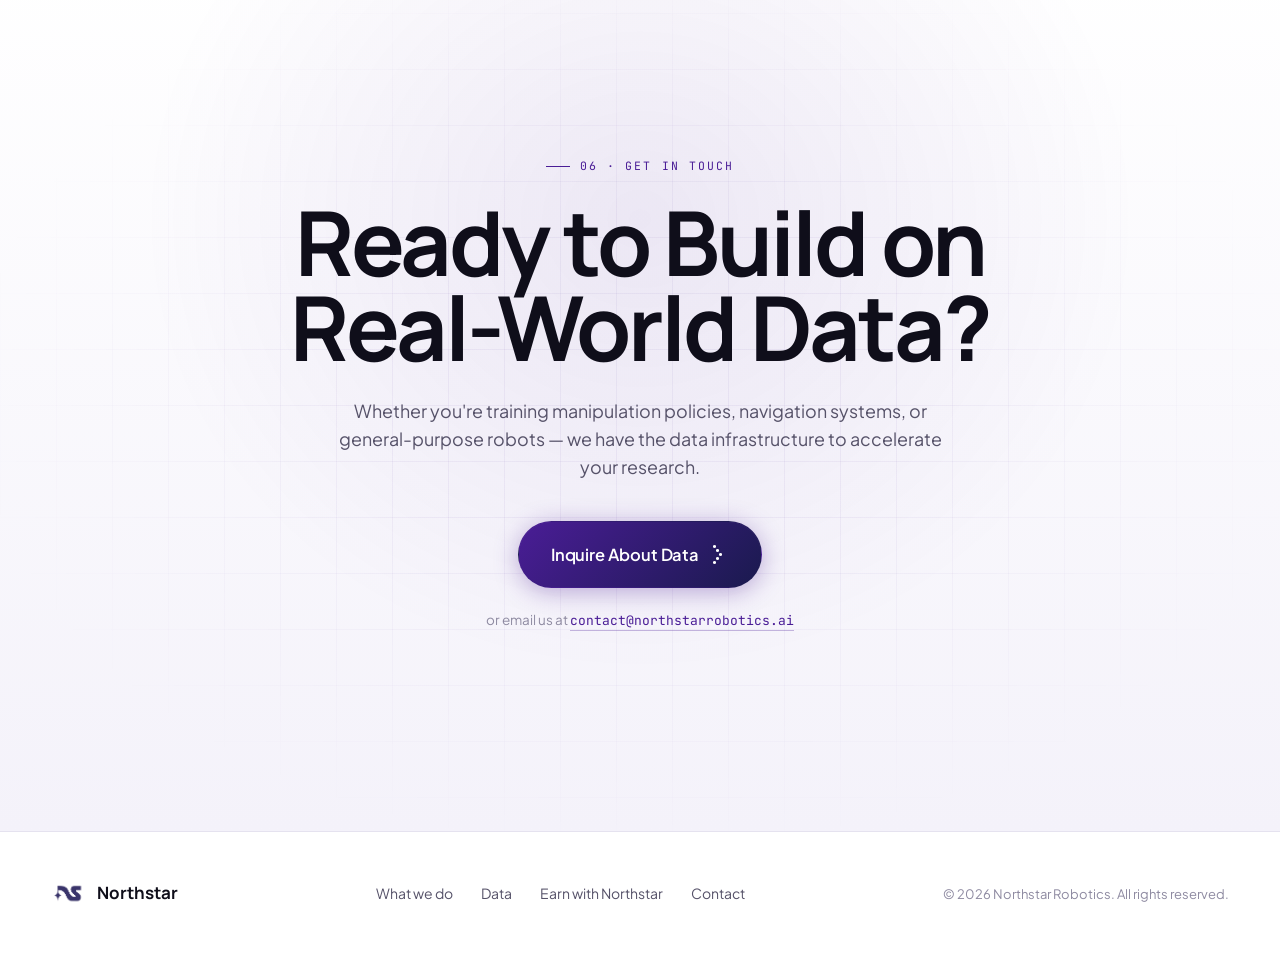
==== commit 93c6edcd: "a" ====
--- a/index.html
+++ b/index.html
@@ -84,7 +84,7 @@
             <span class="modex-bar" aria-hidden="true"><span class="modex-bar-fill"></span></span>
             <div class="modex-text">
               <h3 class="modex-title">Egocentric Capture</h3>
-              <p class="modex-desc">First-person video from head-mounted cameras — exactly what skilled operators see while doing real work.</p>
+              <p class="modex-desc">First-person video captured from head-mounted cameras during live production work. Synchronized RGB and depth streams - see exactly what a skilled operator sees, with full spatial context.</p>
             </div>
           </li>
           <li class="modex-item" data-target="tactile" role="tab" tabindex="0" aria-selected="false">
@@ -97,8 +97,8 @@
           <li class="modex-item" data-target="multimodal" role="tab" tabindex="0" aria-selected="false">
             <span class="modex-bar" aria-hidden="true"><span class="modex-bar-fill"></span></span>
             <div class="modex-text">
-              <h3 class="modex-title">Multi-Modal Streams</h3>
-              <p class="modex-desc">RGB, depth, and IMU streams synchronized at the frame level — every signal time-aligned, ready to train on.</p>
+              <h3 class="modex-title">UMI Gripper</h3>
+              <p class="modex-desc">Handheld grippers that let operators record fine manipulation demonstrations — the contact-rich data robots need to learn dexterous, two-handed tasks.</p>
             </div>
           </li>
         </ul>
@@ -118,36 +118,7 @@
           </div>
 
           <div class="modex-visual" data-id="multimodal">
-            <svg class="modex-svg" viewBox="0 0 460 320" preserveAspectRatio="xMidYMid meet">
-              <defs>
-                <linearGradient id="modexRGB" x1="0" x2="1" y1="0" y2="0">
-                  <stop offset="0%" stop-color="rgba(74,29,150,0.72)"/>
-                  <stop offset="100%" stop-color="rgba(109,63,224,0.42)"/>
-                </linearGradient>
-                <linearGradient id="modexDepth" x1="0" x2="1" y1="0" y2="0">
-                  <stop offset="0%" stop-color="rgba(74,29,150,0.55)"/>
-                  <stop offset="100%" stop-color="rgba(109,63,224,0.3)"/>
-                </linearGradient>
-              </defs>
-              <line x1="60" y1="50" x2="60" y2="270" stroke="rgba(74,29,150,0.35)" stroke-width="1" stroke-dasharray="2 4"/>
-              <circle cx="60" cy="79" r="3.5" fill="rgba(74,29,150,0.7)"/>
-              <circle cx="60" cy="159" r="3.5" fill="rgba(74,29,150,0.7)"/>
-              <circle cx="60" cy="239" r="3.5" fill="rgba(74,29,150,0.7)"/>
-
-              <text x="80" y="60" font-family="JetBrains Mono, monospace" font-size="11" fill="rgba(74,29,150,0.78)" letter-spacing="2">RGB</text>
-              <rect x="80" y="68" width="340" height="22" rx="11" fill="rgba(74,29,150,0.06)" stroke="rgba(74,29,150,0.2)" stroke-width="1"/>
-              <rect x="80" y="68" width="318" height="22" rx="11" fill="url(#modexRGB)"/>
-
-              <text x="80" y="140" font-family="JetBrains Mono, monospace" font-size="11" fill="rgba(74,29,150,0.78)" letter-spacing="2">DEPTH</text>
-              <rect x="80" y="148" width="340" height="22" rx="11" fill="rgba(74,29,150,0.06)" stroke="rgba(74,29,150,0.2)" stroke-width="1"/>
-              <rect x="80" y="148" width="216" height="22" rx="11" fill="url(#modexDepth)"/>
-
-              <text x="80" y="220" font-family="JetBrains Mono, monospace" font-size="11" fill="rgba(74,29,150,0.78)" letter-spacing="2">IMU</text>
-              <rect x="80" y="228" width="340" height="22" rx="11" fill="rgba(74,29,150,0.06)" stroke="rgba(74,29,150,0.2)" stroke-width="1"/>
-              <polyline points="92,240 110,235 128,244 146,236 164,242 182,233 200,245 218,238 236,234 254,244 272,238 290,242 308,234 326,245 344,238 362,242 380,235 398,240 412,238" fill="none" stroke="rgba(74,29,150,0.78)" stroke-width="1.4" stroke-linejoin="round" stroke-linecap="round"/>
-
-              <text x="230" y="300" text-anchor="middle" font-family="JetBrains Mono, monospace" font-size="11" fill="rgba(74,29,150,0.65)" letter-spacing="2.5">SYNCHRONIZED STREAMS</text>
-            </svg>
+            <video class="modex-video" autoplay muted loop playsinline poster="" data-src="assets/umi-web.mp4"></video>
           </div>
         </div>
       </div>
@@ -223,31 +194,57 @@
     </div>
   </section>
 
-  <!-- ============ SCALE / STATS ============ -->
-  <section class="section section-deep" id="scale">
+  <!-- ============ SAMPLE RECORDINGS ============ -->
+  <section class="section section-deep" id="samples">
     <div class="section-inner">
       <div class="section-head section-head-dark">
-        <span class="section-label reveal">05 · Scale</span>
-        <h2 class="section-title reveal">Built like infrastructure.</h2>
-      </div>
-
-      <div class="stats">
-        <div class="stat reveal">
-          <div class="stat-num"><span class="counter" data-to="12400" data-suffix="+">0</span></div>
-          <div class="stat-label">Hours of capture data</div>
-        </div>
-        <div class="stat reveal" data-delay="80">
-          <div class="stat-num"><span class="counter" data-to="320" data-suffix="+">0</span></div>
-          <div class="stat-label">Environments recorded</div>
-        </div>
-        <div class="stat reveal" data-delay="160">
-          <div class="stat-num"><span class="counter" data-to="6">0</span></div>
-          <div class="stat-label">Sensor modalities</div>
-        </div>
-        <div class="stat reveal" data-delay="240">
-          <div class="stat-num"><span class="counter" data-to="14" data-suffix="+">0</span></div>
-          <div class="stat-label">Countries operating</div>
-        </div>
+        <span class="section-label reveal">05 · Sample recordings</span>
+        <h2 class="section-title reveal">Real footage from our active capture pipelines</h2>
+        
+      </div>
+
+      <div class="samples">
+        <article class="sample reveal">
+          <div class="sample-frame">
+            <video class="sample-video" autoplay muted loop playsinline poster="" data-src="assets/sampledata1-web.mp4"></video>
+            <div class="sample-hud">
+              <span class="sample-rec"><span class="sample-rec-dot"></span>REC</span>
+              <span class="sample-tag">EGO · RGB</span>
+            </div>
+          </div>
+          <div class="sample-caption">
+            <span class="sample-num">01 / 03</span>
+            <h3 class="sample-title">Private Chef - Egocentric Capture</h3>
+          </div>
+        </article>
+
+        <article class="sample reveal" data-delay="120">
+          <div class="sample-frame">
+            <video class="sample-video" autoplay muted loop playsinline poster="" data-src="assets/sample3-web.mp4"></video>
+            <div class="sample-hud">
+              <span class="sample-rec"><span class="sample-rec-dot"></span>REC</span>
+              <span class="sample-tag">EGO · RGB</span>
+            </div>
+          </div>
+          <div class="sample-caption">
+            <span class="sample-num">02 / 03</span>
+            <h3 class="sample-title">Packaging Facility - Egocentric Capture</h3>
+          </div>
+        </article>
+
+        <article class="sample reveal" data-delay="200">
+          <div class="sample-frame">
+            <video class="sample-video" autoplay muted loop playsinline poster="" data-src="assets/rec-web.mp4"></video>
+            <div class="sample-hud">
+              <span class="sample-rec"><span class="sample-rec-dot"></span>REC</span>
+              <span class="sample-tag">EGO · RGB</span>
+            </div>
+          </div>
+          <div class="sample-caption">
+            <span class="sample-num">03 / 03</span>
+            <h3 class="sample-title">Cashew Processing Facility — Egocentric Capture</h3>
+          </div>
+        </article>
       </div>
     </div>
   </section>
--- a/styles.css
+++ b/styles.css
@@ -945,7 +945,7 @@
 }
 .modex-video[data-loaded="true"] { opacity: 1; }
 
-/* Tactile glove — flat PNG with scroll-driven 3D rotation */
+/* Tactile glove — static flat PNG with soft radial shadow */
 .modex-glove {
   position: relative;
   width: 100%;
@@ -954,7 +954,6 @@
   display: flex;
   align-items: center;
   justify-content: center;
-  perspective: 1200px;
 }
 .modex-glove-img {
   display: block;
@@ -963,12 +962,6 @@
   max-height: 420px;
   max-width: 100%;
   object-fit: contain;
-  will-change: transform;
-  transform-style: preserve-3d;
-  transform:
-    rotateY(var(--glove-rotY, 0deg))
-    rotateX(var(--glove-rotX, 0deg))
-    scale(var(--glove-scale, 1));
 }
 .modex-glove-shadow {
   position: absolute;
@@ -977,7 +970,7 @@
   width: 65%;
   height: 60px;
   pointer-events: none;
-  transform: translateX(-50%) scaleX(var(--glove-scale, 1));
+  transform: translateX(-50%);
   background: radial-gradient(ellipse at center,
     rgba(74,29,150,0.22) 0%,
     rgba(74,29,150,0.06) 45%,
@@ -1259,6 +1252,88 @@
   letter-spacing: 0.14em;
   text-transform: uppercase;
   color: rgba(236, 233, 247, 0.7);
+}
+
+/* ============ SAMPLE RECORDINGS ============ */
+.samples {
+  display: grid;
+  grid-template-columns: repeat(3, 1fr);
+  gap: clamp(20px, 2.5vw, 32px);
+}
+.sample {
+  display: flex;
+  flex-direction: column;
+  gap: 18px;
+}
+.sample-frame {
+  position: relative;
+  aspect-ratio: 16 / 10;
+  border-radius: 14px;
+  overflow: hidden;
+  background: rgba(255, 255, 255, 0.04);
+  border: 1px solid rgba(255, 255, 255, 0.08);
+}
+.sample-video {
+  position: absolute;
+  inset: 0;
+  width: 100%; height: 100%;
+  object-fit: cover;
+  display: block;
+  border-radius: inherit;
+  opacity: 0;
+  transition: opacity 0.6s ease;
+}
+.sample-video[data-loaded="true"] { opacity: 1; }
+.sample-hud {
+  position: absolute;
+  top: 12px; left: 12px; right: 12px;
+  display: flex;
+  justify-content: space-between;
+  pointer-events: none;
+  z-index: 2;
+}
+.sample-rec, .sample-tag {
+  display: inline-flex;
+  align-items: center;
+  gap: 6px;
+  padding: 4px 9px;
+  border-radius: 999px;
+  background: rgba(0, 0, 0, 0.45);
+  backdrop-filter: blur(8px);
+  -webkit-backdrop-filter: blur(8px);
+  font-family: var(--font-mono);
+  font-size: 10px;
+  letter-spacing: 0.18em;
+  text-transform: uppercase;
+  color: rgba(255, 255, 255, 0.85);
+}
+.sample-rec { color: #fff; }
+.sample-rec-dot {
+  width: 6px; height: 6px;
+  border-radius: 50%;
+  background: #DD3333;
+  box-shadow: 0 0 6px rgba(221, 51, 51, 0.7);
+  animation: blink 1.4s infinite;
+}
+.sample-caption {
+  display: flex;
+  flex-direction: column;
+  gap: 4px;
+}
+.sample-num {
+  font-family: var(--font-mono);
+  font-size: 11px;
+  letter-spacing: 0.18em;
+  color: rgba(236, 233, 247, 0.5);
+  text-transform: uppercase;
+}
+.sample-title {
+  font-family: var(--font-display);
+  font-size: 18px;
+  font-weight: 600;
+  color: #F4F1FB;
+  letter-spacing: -0.01em;
+  margin: 0;
 }
 
 /* ============ EARN ============ */
@@ -1589,6 +1664,7 @@
   .reels { grid-template-columns: 1fr 1fr; }
   .reel-featured { grid-column: 1 / -1; }
   .stats { grid-template-columns: repeat(2, 1fr); }
+  .samples { grid-template-columns: repeat(2, 1fr); }
   .earn-split { grid-template-columns: 1fr; gap: 56px; }
   .earn-visual { max-width: 480px; aspect-ratio: 4/5; }
 }
@@ -1623,6 +1699,7 @@
   .pipeline { grid-template-columns: 1fr; }
   .reels { grid-template-columns: 1fr; }
   .stats { grid-template-columns: 1fr 1fr; }
+  .samples { grid-template-columns: 1fr; }
   .trust-inner { gap: 20px; }
   .trust-logos { gap: 24px; }
   .trust-logo { font-size: 14px; }
